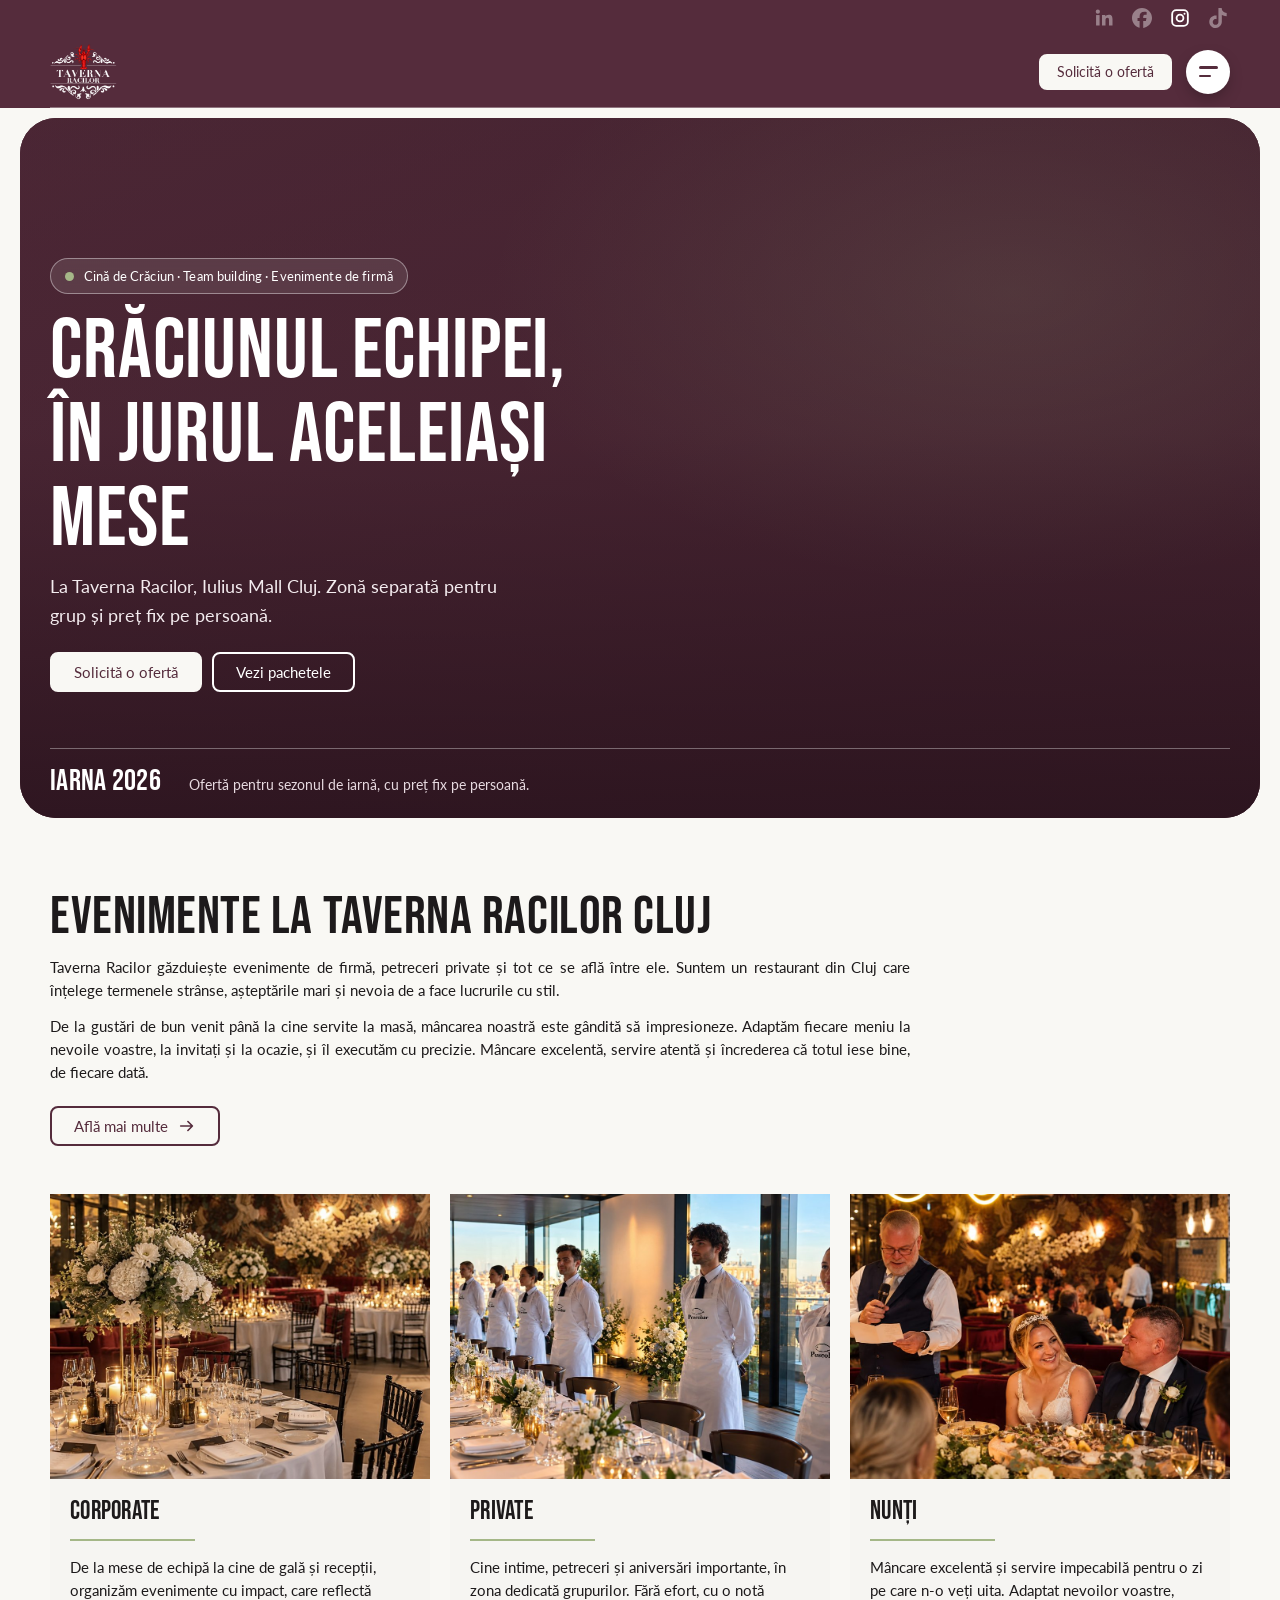
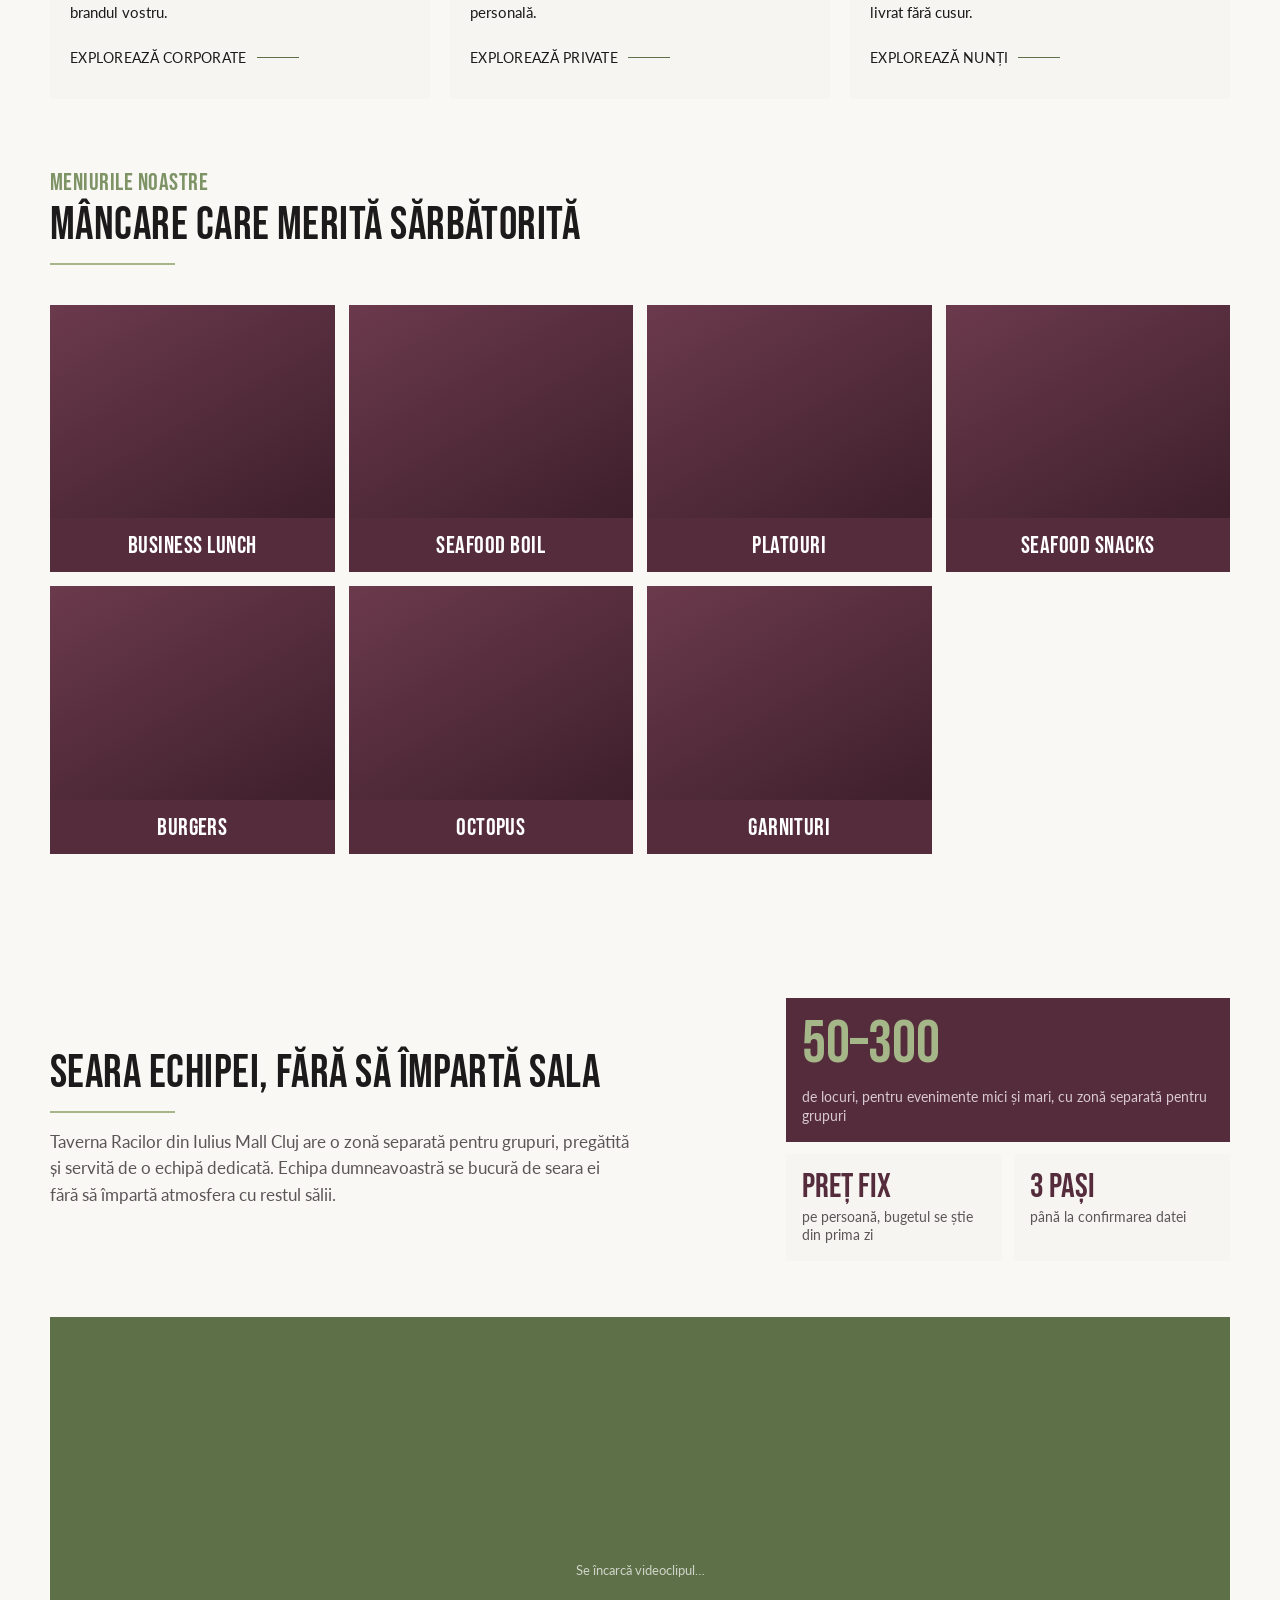
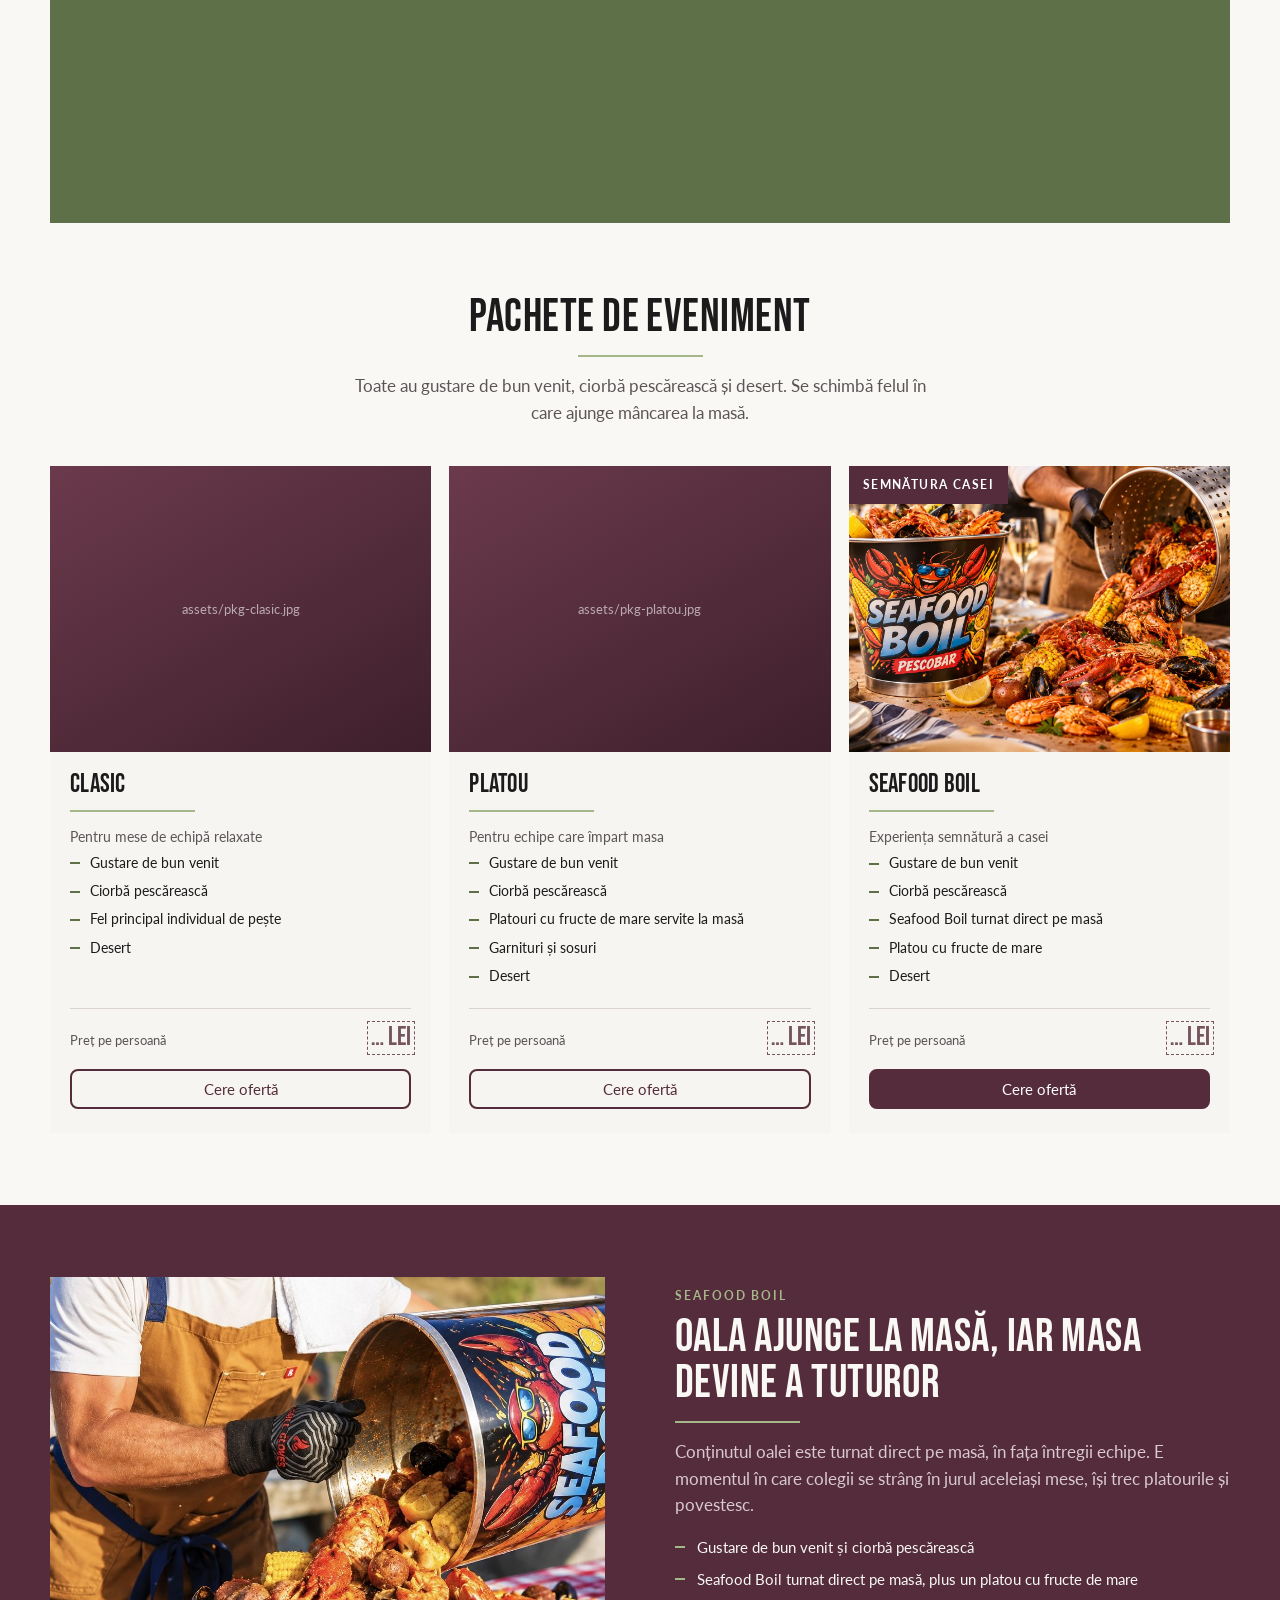
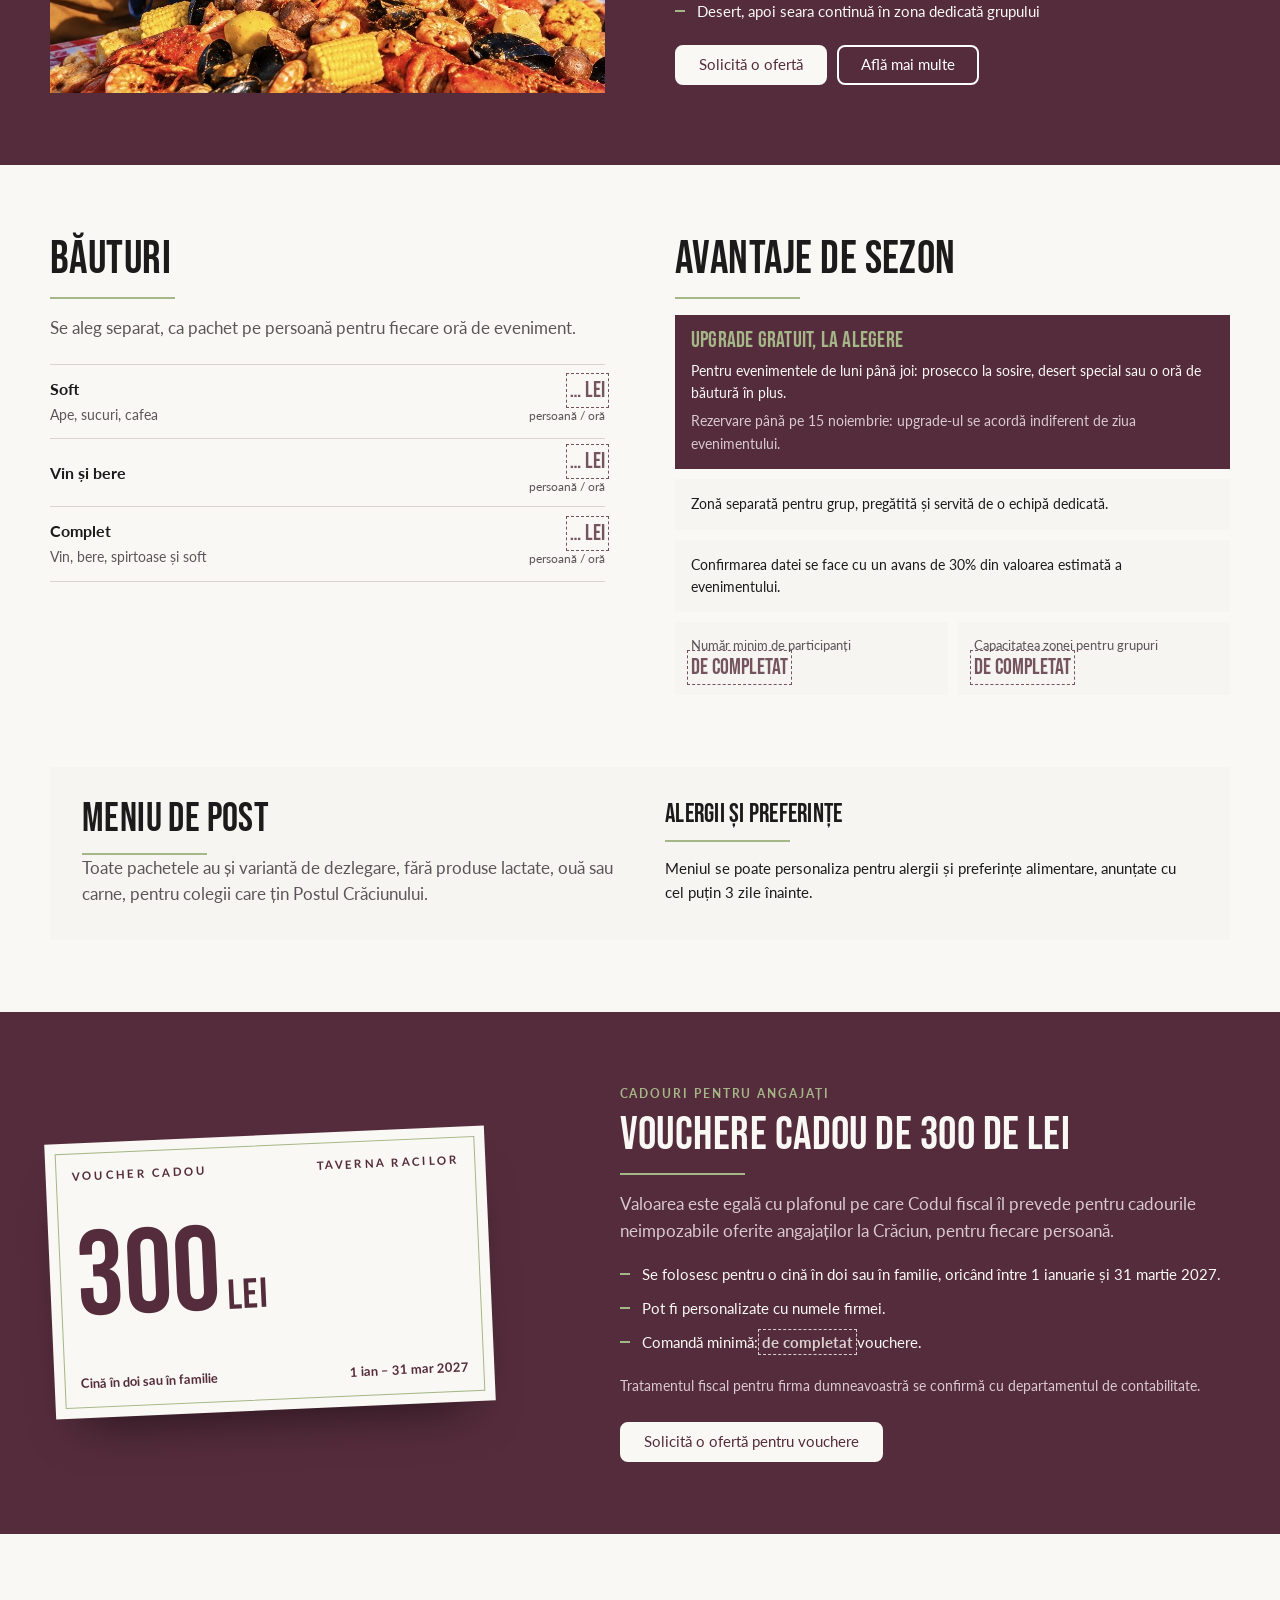
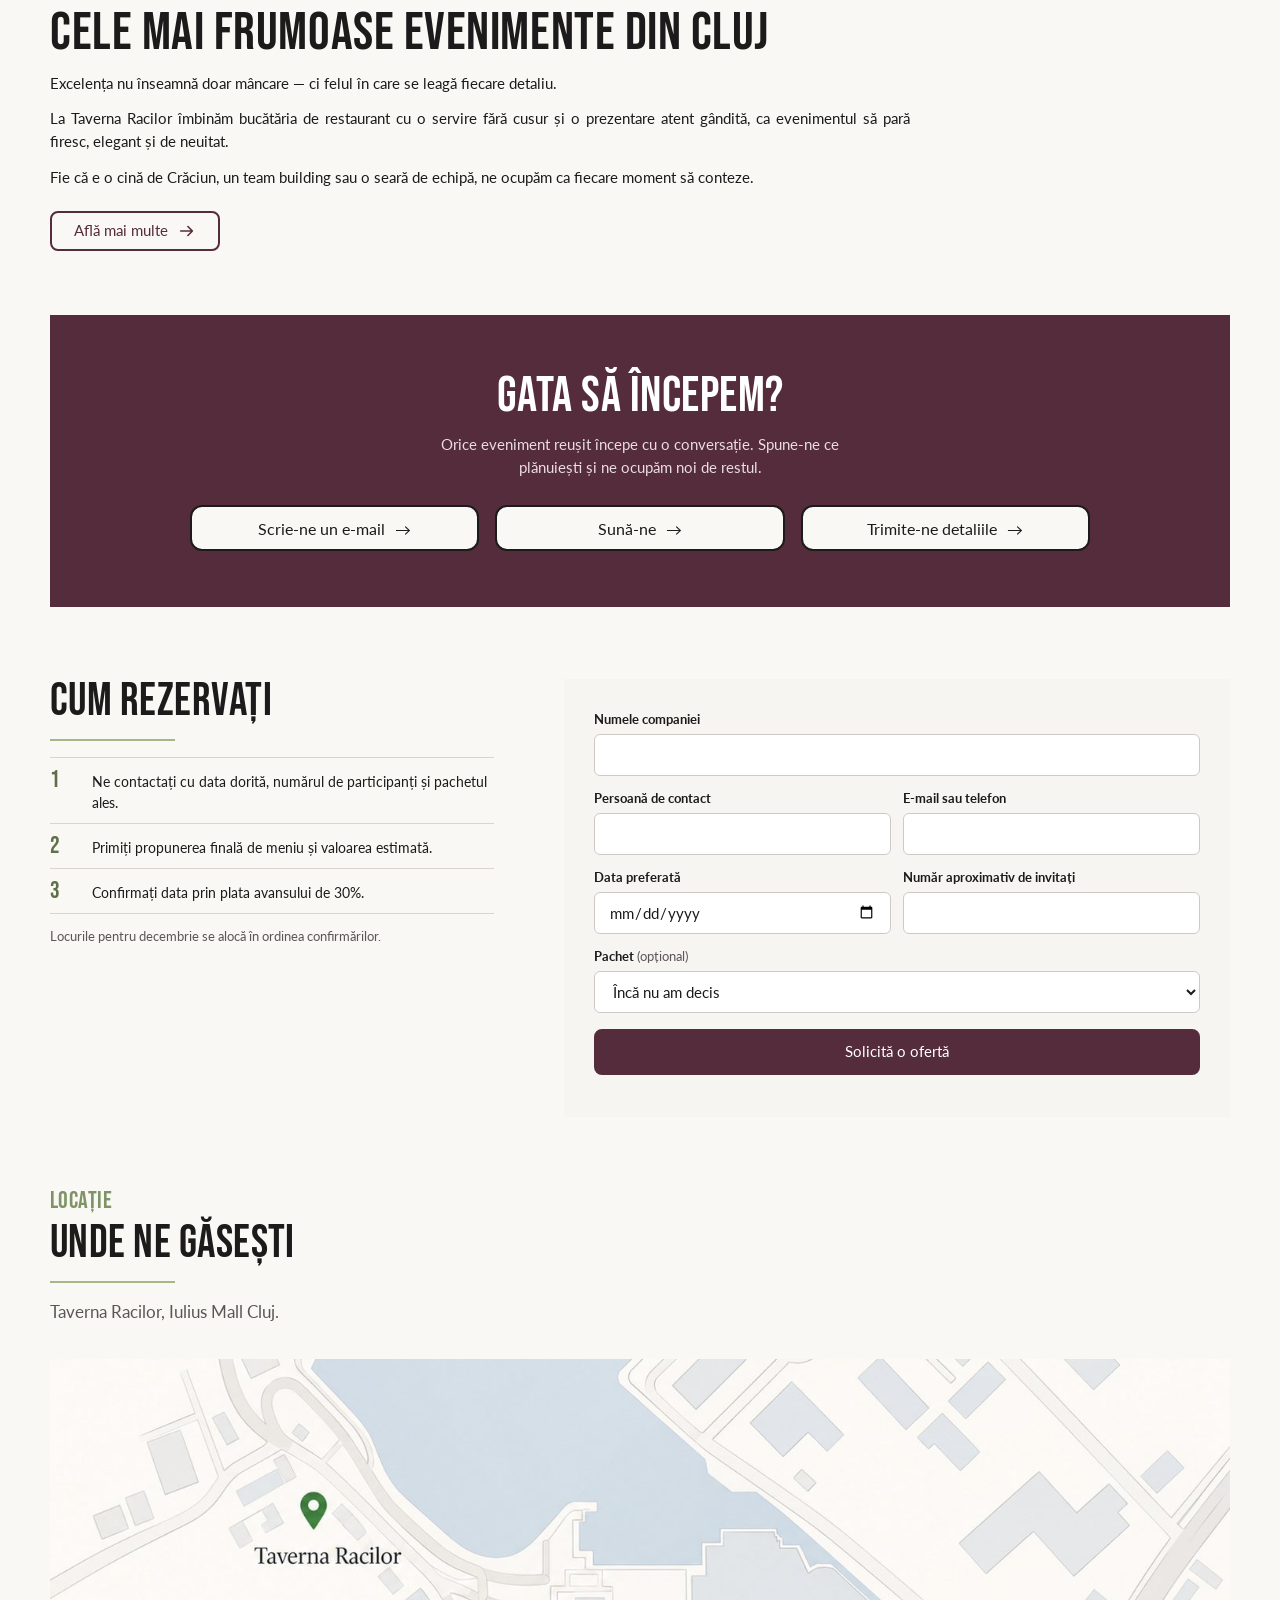
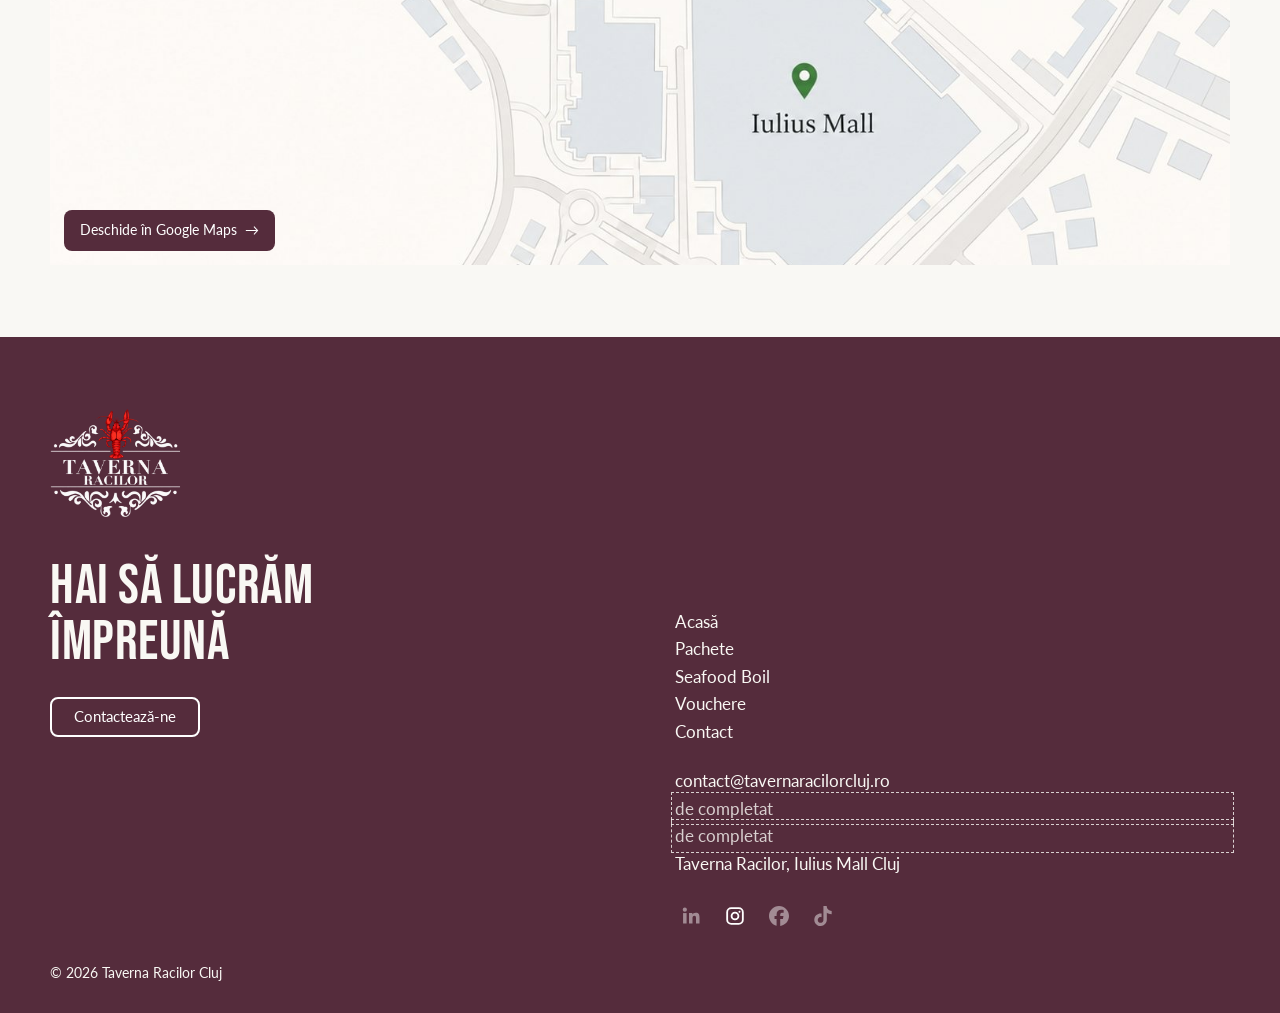
==== index.html @ 051f6f46 "Packages: compact swipeable slider on mobile with dots Co-Authored-By: Claude Sonnet 5.5 <noreply@an" ====
<!doctype html>
<html lang="ro">
<head>
<meta charset="utf-8">
<meta name="viewport" content="width=device-width, initial-scale=1">
<title>Taverna Racilor Cluj · Evenimente de firmă și cină de Crăciun</title>
<meta name="description" content="Cină de Crăciun, mese de echipă și evenimente de firmă la Taverna Racilor, Iulius Mall Cluj. Trei pachete cu preț fix pe persoană, zonă separată pentru grup și vouchere cadou pentru angajați.">
<meta name="theme-color" content="#552C3C">
<meta property="og:title" content="Taverna Racilor Cluj · Evenimente de firmă">
<meta property="og:description" content="Cină de Crăciun și mese de echipă cu Seafood Boil turnat direct pe masă. Zonă separată pentru grup, preț fix pe persoană.">
<meta property="og:type" content="website">
<meta property="og:locale" content="ro_RO">
<link rel="icon" href="data:image/svg+xml,%3Csvg xmlns='http://www.w3.org/2000/svg' viewBox='0 0 32 32'%3E%3Crect width='32' height='32' rx='6' fill='%23552C3C'/%3E%3Cpath d='M9 22c0-7 4-12 11-12M23 22c0-5-3-8-7-8' fill='none' stroke='%23A5B788' stroke-width='2.6' stroke-linecap='round'/%3E%3C/svg%3E">
<link rel="preconnect" href="https://fonts.googleapis.com">
<link rel="preconnect" href="https://fonts.gstatic.com" crossorigin>
<link href="https://fonts.googleapis.com/css2?family=Bebas+Neue&family=Lato:wght@400;700&display=swap" rel="stylesheet">

<link rel="stylesheet" href="assets/style.css">
</head>

<body>
<a class="skip" href="#form">Sari la formularul de ofertă</a>

<svg width="0" height="0" style="position:absolute" aria-hidden="true" focusable="false">
  <defs>
    <symbol id="brushA" viewBox="0 0 1440 100" preserveAspectRatio="none"><path d="M0,100 L0.0,74.9 L4.4,73.9 L8.7,72.7 L14.8,72.6 L16.7,68.6 L19.5,72.6 L19.5,76.0 L24.1,75.2 L32.9,74.2 L41.8,72.7 L43.4,61.1 L45.9,72.7 L45.9,72.9 L50.5,75.4 L55.4,74.5 L61.3,71.9 L65.6,74.1 L71.7,73.3 L78.0,73.7 L85.5,72.1 L92.1,72.1 L97.5,69.1 L103.6,68.6 L110.1,68.0 L112.5,58.3 L116.1,68.0 L116.1,68.9 L124.5,68.4 L131.5,66.6 L139.7,65.7 L147.0,63.8 L149.2,53.7 L152.6,63.8 L152.6,66.1 L160.7,62.7 L168.0,61.2 L169.5,53.6 L171.7,61.2 L171.7,60.4 L176.0,59.9 L181.2,62.3 L185.6,60.6 L194.1,61.0 L199.5,58.5 L207.9,56.9 L212.8,56.9 L219.2,56.6 L223.2,56.7 L230.0,57.7 L236.6,57.3 L240.9,57.5 L249.3,55.7 L255.2,54.2 L256.5,44.8 L258.5,54.2 L258.5,54.3 L263.5,55.3 L267.8,54.0 L269.2,49.4 L271.2,54.0 L271.2,55.4 L275.3,56.4 L280.1,55.4 L285.9,57.5 L294.9,56.2 L299.3,54.3 L300.9,47.9 L303.4,54.3 L303.4,57.9 L308.2,54.5 L310.2,42.0 L313.3,54.5 L313.3,55.5 L320.0,54.9 L322.8,46.6 L326.9,54.9 L326.9,58.9 L334.4,57.2 L339.2,58.1 L347.1,57.1 L355.2,60.0 L363.2,59.8 L368.3,58.4 L372.5,57.0 L374.1,51.2 L376.5,57.0 L376.5,60.0 L385.3,61.1 L394.2,59.0 L399.3,58.3 L404.4,61.1 L412.6,60.1 L420.6,57.5 L423.2,47.9 L427.2,57.5 L427.2,60.3 L435.0,57.6 L442.9,59.8 L451.8,57.8 L460.5,56.3 L465.1,59.0 L473.2,58.1 L482.1,55.5 L488.8,53.7 L497.7,55.0 L506.3,55.6 L514.5,52.5 L519.9,53.3 L525.2,51.1 L533.8,51.7 L540.7,51.0 L549.3,50.9 L555.9,48.7 L557.4,41.3 L559.6,48.7 L559.6,48.1 L567.6,49.6 L575.2,48.7 L581.8,50.3 L586.4,48.0 L591.8,48.9 L598.6,50.5 L604.8,48.9 L611.3,48.7 L618.0,50.8 L625.5,51.0 L630.8,51.3 L639.0,48.4 L645.2,47.9 L646.5,42.5 L648.5,47.9 L648.5,51.2 L656.4,49.7 L664.0,50.3 L672.4,51.4 L681.2,53.4 L690.1,53.1 L696.3,54.5 L701.3,56.6 L705.4,56.0 L709.5,57.2 L716.0,54.7 L718.5,41.9 L722.2,54.7 L722.2,60.1 L726.7,57.0 L734.6,58.3 L740.7,61.7 L746.0,62.7 L752.8,60.2 L757.1,62.0 L761.5,63.3 L769.5,60.7 L770.8,49.2 L772.8,60.7 L772.8,65.3 L779.0,64.6 L787.7,63.5 L794.3,63.9 L799.1,63.5 L800.8,58.4 L803.4,63.5 L803.4,65.2 L811.2,66.4 L816.1,64.6 L821.3,64.5 L823.4,54.2 L826.5,64.5 L826.5,65.6 L832.9,65.4 L841.0,67.0 L849.1,67.0 L856.6,66.3 L864.7,67.4 L870.8,64.9 L875.4,64.7 L877.0,54.3 L879.4,64.7 L879.4,65.1 L883.9,67.8 L891.2,65.0 L896.7,64.5 L902.9,67.5 L911.8,64.2 L920.6,64.4 L924.6,64.7 L931.1,64.6 L935.1,62.8 L941.1,62.4 L942.8,59.2 L945.4,62.4 L945.4,63.1 L952.3,65.0 L959.6,65.4 L965.5,65.7 L970.3,64.4 L974.5,65.3 L981.6,65.1 L986.3,63.9 L994.5,65.3 L1001.4,65.0 L1008.9,62.6 L1013.6,63.1 L1021.7,65.6 L1028.9,65.5 L1032.9,66.8 L1039.4,66.8 L1043.7,65.5 L1048.1,67.8 L1053.1,69.2 L1059.6,67.7 L1067.0,68.9 L1074.2,66.4 L1075.8,62.0 L1078.2,66.4 L1078.2,70.4 L1083.8,68.0 L1088.1,71.0 L1095.5,70.1 L1102.1,71.4 L1106.7,70.7 L1115.6,70.7 L1121.9,75.0 L1128.1,72.4 L1136.9,74.5 L1141.6,76.2 L1146.2,74.7 L1154.7,74.0 L1163.2,73.4 L1167.2,75.2 L1172.7,74.9 L1178.3,73.5 L1186.0,74.0 L1194.7,77.0 L1200.1,74.8 L1209.1,74.3 L1215.2,72.7 L1219.7,73.4 L1228.4,72.8 L1235.0,72.7 L1243.8,73.7 L1250.9,73.5 L1257.7,69.3 L1265.3,71.3 L1272.5,67.7 L1281.2,68.4 L1286.9,68.8 L1295.8,67.4 L1301.3,65.7 L1306.1,64.4 L1314.6,63.4 L1323.2,63.4 L1327.9,61.5 L1333.6,61.1 L1335.2,55.7 L1337.6,61.1 L1337.6,62.4 L1346.1,61.0 L1352.1,60.3 L1357.8,58.8 L1360.6,53.0 L1364.7,58.8 L1364.7,58.4 L1371.2,60.9 L1376.3,58.1 L1382.3,60.7 L1390.5,56.6 L1394.7,60.0 L1401.1,56.2 L1407.0,59.4 L1415.3,57.0 L1419.8,58.1 L1427.2,58.9 L1434.5,58.0 L1441.2,56.1 L1442.8,45.3 L1445.2,56.1 L1440,100 Z"/></symbol>
    <symbol id="brushB" viewBox="0 0 1440 100" preserveAspectRatio="none"><path d="M0,100 L0.0,54.8 L4.4,53.3 L11.1,53.1 L17.3,54.9 L21.4,53.1 L23.3,43.0 L26.1,53.1 L26.1,56.2 L33.8,55.3 L41.7,58.7 L48.8,58.4 L56.6,60.1 L63.9,59.1 L70.3,61.8 L76.5,60.9 L81.4,63.9 L86.4,61.6 L90.6,63.9 L98.7,63.8 L104.1,65.9 L110.9,63.8 L118.8,67.2 L124.0,67.9 L130.9,65.3 L139.8,64.6 L141.0,57.4 L142.9,64.6 L142.9,68.3 L150.3,68.5 L159.1,69.4 L166.8,69.4 L172.7,65.8 L179.0,69.2 L187.8,65.7 L194.4,67.3 L202.5,66.6 L211.0,66.0 L219.5,67.9 L226.9,66.8 L235.1,64.7 L240.5,66.6 L247.3,66.6 L251.9,64.4 L258.7,63.8 L267.4,62.9 L269.5,54.2 L272.6,62.9 L272.6,63.4 L279.4,64.1 L287.0,62.3 L289.4,55.5 L293.1,62.3 L293.1,62.7 L301.5,64.8 L306.3,63.8 L310.7,64.1 L318.2,64.5 L324.8,66.0 L329.2,66.0 L335.7,65.5 L342.8,64.4 L348.5,67.3 L354.2,65.4 L362.3,66.5 L367.6,65.0 L372.7,68.4 L379.2,67.4 L383.8,67.7 L392.1,70.0 L397.3,69.6 L401.5,68.5 L407.3,71.3 L411.8,69.9 L419.2,69.3 L427.7,70.4 L436.6,71.1 L440.7,71.3 L448.4,74.1 L455.2,75.0 L462.2,73.5 L466.9,72.2 L468.4,60.6 L470.7,72.2 L470.7,74.3 L476.3,75.0 L484.6,74.6 L491.9,77.0 L497.4,77.3 L506.3,74.9 L514.2,73.4 L520.2,76.2 L526.9,74.6 L531.2,74.5 L539.3,74.0 L544.5,74.7 L550.7,74.9 L557.6,73.3 L564.7,72.9 L573.3,72.3 L579.5,69.7 L581.3,58.3 L584.0,69.7 L584.0,70.1 L588.3,68.6 L591.1,61.7 L595.2,68.6 L595.2,70.3 L602.8,67.6 L607.6,66.2 L614.5,67.3 L619.2,65.1 L620.6,57.4 L622.7,65.1 L622.7,66.7 L628.3,66.5 L635.3,63.4 L641.1,63.0 L646.5,63.5 L654.4,64.3 L658.5,62.3 L667.0,62.0 L675.8,58.9 L684.4,58.2 L692.5,57.8 L695.0,54.0 L698.7,57.8 L698.7,59.7 L707.5,58.4 L712.9,60.1 L720.1,56.7 L727.8,56.0 L735.9,56.4 L740.2,56.1 L749.0,55.5 L751.5,44.5 L755.1,55.5 L755.1,57.9 L761.9,58.2 L766.6,57.2 L773.6,59.6 L779.6,56.5 L785.3,58.8 L793.4,59.8 L801.4,57.4 L808.3,59.6 L814.5,60.6 L821.1,60.0 L829.7,61.3 L835.1,61.4 L842.6,61.9 L847.3,59.8 L852.3,62.4 L860.2,58.5 L861.9,53.0 L864.6,58.5 L864.6,62.2 L870.9,60.8 L876.2,58.6 L879.0,49.7 L883.1,58.6 L883.1,61.7 L890.8,60.7 L898.0,60.0 L902.3,59.2 L910.0,60.9 L915.6,57.8 L917.6,50.5 L920.6,57.8 L920.6,60.4 L926.6,58.4 L934.2,59.9 L943.0,56.4 L945.4,44.8 L949.1,56.4 L949.1,58.0 L953.6,58.0 L960.7,58.1 L967.9,54.2 L973.4,55.2 L982.2,54.8 L989.3,53.3 L997.0,52.6 L1002.7,50.5 L1008.3,50.3 L1014.8,53.1 L1022.7,52.2 L1028.0,50.8 L1033.2,49.7 L1041.6,47.9 L1048.7,48.2 L1057.4,49.5 L1066.3,47.1 L1073.9,49.3 L1079.6,48.7 L1087.9,46.3 L1089.6,39.6 L1092.1,46.3 L1092.1,49.6 L1096.7,46.4 L1098.1,42.3 L1100.2,46.4 L1100.2,48.3 L1108.5,47.3 L1115.9,49.5 L1123.6,50.6 L1130.7,51.2 L1139.2,50.0 L1145.7,52.6 L1153.4,53.5 L1160.1,51.0 L1166.5,55.2 L1174.7,53.3 L1183.2,54.1 L1187.3,56.2 L1191.9,56.7 L1199.7,56.3 L1206.3,58.5 L1212.5,57.2 L1217.5,57.3 L1223.5,61.4 L1228.4,59.4 L1233.6,60.2 L1238.6,59.0 L1240.1,54.3 L1242.4,59.0 L1242.4,63.5 L1246.6,61.1 L1254.2,60.2 L1256.6,53.5 L1260.2,60.2 L1260.2,61.4 L1266.2,63.7 L1273.4,61.7 L1275.0,50.1 L1277.4,61.7 L1277.4,65.5 L1282.1,62.4 L1283.4,57.4 L1285.4,62.4 L1285.4,63.7 L1290.1,62.7 L1292.2,51.2 L1295.3,62.7 L1295.3,65.1 L1301.8,63.4 L1306.0,63.4 L1312.6,66.8 L1316.6,64.7 L1323.5,63.4 L1326.2,52.9 L1330.3,63.4 L1330.3,65.6 L1337.6,66.6 L1345.7,63.4 L1353.7,65.7 L1359.3,65.2 L1364.8,63.4 L1370.0,62.6 L1378.4,64.3 L1385.8,62.7 L1390.3,62.5 L1396.4,61.8 L1403.2,61.4 L1405.1,55.7 L1407.8,61.4 L1407.8,61.4 L1415.8,61.0 L1423.9,63.6 L1428.2,64.4 L1433.5,61.9 L1440,100 Z"/></symbol>
  </defs>
</svg>

<header class="top" id="top">
  <div class="hwrap">
    <div class="socials" aria-label="Rețele sociale"><a data-social="linkedin" aria-label="LinkedIn" target="_blank" rel="noopener"><svg viewBox="0 0 24 24" aria-hidden="true"><rect x="2.5" y="8.5" width="4.2" height="12.5"/><circle cx="4.6" cy="4.4" r="2.5"/><path d="M9.6 8.5h4v1.8c.7-1.3 2.200-2.200 4.100-2.200 3.800 0 4.500 2.500 4.500 5.700V21h-4.200v-6.200c0-1.500-.1-3.100-1.900-3.100s-2.300 1.300-2.300 3V21H9.600z"/></svg></a><a data-social="facebook" aria-label="Facebook" target="_blank" rel="noopener"><svg viewBox="0 0 24 24" aria-hidden="true"><path d="M9.101 23.691v-7.98H6.627v-3.667h2.474v-1.58c0-4.085 1.848-5.978 5.858-5.978.401 0 .955.042 1.468.103a8.68 8.68 0 0 1 1.141.195v3.325a8.623 8.623 0 0 0-.653-.036 26.805 26.805 0 0 0-.733-.009c-.707 0-1.259.096-1.675.309a1.686 1.686 0 0 0-.679.622c-.258.42-.374.995-.374 1.752v1.297h3.919l-.386 2.103-.287 1.564h-3.246v8.245C19.396 23.238 24 18.179 24 12.044c0-6.627-5.373-12-12-12s-12 5.373-12 12c0 5.628 3.874 10.35 9.101 11.647Z"/></svg></a><a data-social="instagram" aria-label="Instagram" target="_blank" rel="noopener"><svg viewBox="0 0 24 24" aria-hidden="true"><path d="M7.5 1.500h9A6 6 0 0 1 22.500 7.500v9a6 6 0 0 1-6 6h-9a6 6 0 0 1-6-6v-9a6 6 0 0 1 6-6zm0 2.200a3.800 3.800 0 0 0-3.800 3.800v9a3.800 3.800 0 0 0 3.800 3.800h9a3.800 3.800 0 0 0 3.800-3.800v-9a3.800 3.800 0 0 0-3.800-3.800zM12 6.800a5.200 5.200 0 1 1 0 10.400 5.200 5.200 0 0 1 0-10.400zm0 2.200a3 3 0 1 0 0 6 3 3 0 0 0 0-6zm5.400-3.300a1.200 1.200 0 1 1 0 2.400 1.200 1.200 0 0 1 0-2.400z"/></svg></a><a data-social="tiktok" aria-label="TikTok" target="_blank" rel="noopener"><svg viewBox="0 0 24 24" aria-hidden="true"><path d="M12.525.02c1.31-.02 2.61-.01 3.91-.02.08 1.53.63 3.09 1.75 4.17 1.12 1.11 2.7 1.62 4.24 1.79v4.03c-1.44-.05-2.89-.35-4.2-.97-.57-.26-1.1-.59-1.62-.93-.01 2.92.01 5.84-.02 8.75-.08 1.4-.54 2.79-1.35 3.94-1.31 1.92-3.58 3.17-5.91 3.21-1.43.08-2.86-.31-4.08-1.03-2.02-1.19-3.44-3.37-3.65-5.71-.02-.5-.03-1-.01-1.49.18-1.9 1.12-3.72 2.58-4.96 1.66-1.44 3.98-2.13 6.15-1.72.02 1.48-.04 2.96-.04 4.44-.99-.32-2.15-.23-3.02.37-.63.41-1.11 1.04-1.36 1.75-.21.51-.15 1.07-.14 1.61.24 1.64 1.82 3.02 3.5 2.87 1.12-.01 2.19-.66 2.77-1.61.19-.33.4-.67.41-1.06.1-1.79.06-3.57.07-5.36.01-4.03-.01-8.05.02-12.07z"/></svg></a></div>
    <div class="nav">
      <a class="logo" href="#hero" aria-label="Taverna Racilor Cluj, început de pagină">
        <img src="assets/logo.png" alt="Taverna Racilor Cluj" width="63" height="52" onload="this.nextElementSibling.hidden=true" onerror="this.remove()">
        <span><b>Taverna Racilor</b> <small>Cluj</small></span>
      </a>
      <div class="navr">
        <a class="btn btn-sm" href="#form">Solicită o ofertă</a>
        <button class="burger" id="burger" type="button" aria-label="Meniu" aria-expanded="false" aria-controls="menu"><i></i><i></i></button>
      </div>
    </div>
  </div>
</header>
<div class="menu" id="menu" aria-label="Meniu">
  <div class="wrap">
    <ul>
      <li><a href="#pachete">Pachete</a></li><li><a href="seafood-boil.html">Seafood Boil</a></li><li><a href="#bauturi">Băuturi</a></li><li><a href="#vouchere">Vouchere</a></li><li><a href="#contact">Contact</a></li>
    </ul>
    <a class="btn btn-light" href="#form">Solicită o ofertă</a>
  </div>
</div>

<main id="main">

<section class="hero" id="hero">
  <div class="hero-media">
    <video autoplay muted loop playsinline preload="auto" aria-hidden="true" data-hero><source src="assets/video-1.mp4" type="video/mp4"></video>
  </div>
  <div class="wrap">
    <div class="hero-in">
      <span class="pill rv">Cină de Crăciun · Team building · Evenimente de firmă</span>
      <h1 class="rv">Crăciunul echipei, în jurul aceleiași mese</h1>
      <p class="lead rv">La Taverna Racilor, Iulius Mall Cluj. Zonă separată pentru grup și preț fix pe persoană.</p>
      <div class="cta-row rv">
        <a class="btn btn-light" href="#form">Solicită o ofertă</a>
        <a class="btn btn-line" href="#pachete">Vezi pachetele</a>
      </div>
    </div>
    <div class="hero-foot"><b>Iarna 2026</b><span>Ofertă pentru sezonul de iarnă, cu preț fix pe persoană.</span></div>
  </div>
</section>

<section class="sec" id="evenimente">
  <div class="wrap">
    <div class="evintro rv">
      <h2>Evenimente la Taverna Racilor Cluj</h2>
      <p>Taverna Racilor găzduiește evenimente de firmă, petreceri private și tot ce se află între ele. Suntem un restaurant din Cluj care înțelege termenele strânse, așteptările mari și nevoia de a face lucrurile cu stil.</p>
      <p>De la gustări de bun venit până la cine servite la masă, mâncarea noastră este gândită să impresioneze. Adaptăm fiecare meniu la nevoile voastre, la invitați și la ocazie, și îl executăm cu precizie. Mâncare excelentă, servire atentă și încrederea că totul iese bine, de fiecare dată.</p>
      <a class="btn btn-line" href="#locatie">Află mai multe <svg viewBox="0 0 20 20" fill="none" stroke="currentColor" stroke-width="1.8" stroke-linecap="round" stroke-linejoin="round" aria-hidden="true"><path d="M3 10h13M11 5l5 5-5 5"/></svg></a>
    </div>
    <div class="evgrid">
      <article class="ev rv">
        <figure><img src="assets/event-corporate.jpg" alt="Sală cu mese rotunde și aranjamente florale, pregătită pentru un eveniment de firmă" loading="lazy" decoding="async" onerror="this.remove()"></figure>
        <div class="cbody">
          <h3>Corporate</h3><span class="rule" style="margin:14px 0 16px"></span>
          <p>De la mese de echipă la cine de gală și recepții, organizăm evenimente cu impact, care reflectă brandul vostru.</p>
          <a class="link" data-go="corporate" href="#form">Explorează Corporate</a>
        </div>
      </article>
      <article class="ev rv">
        <figure><img src="assets/event-private.jpg" alt="Masă lungă pregătită pentru un eveniment privat, cu echipa de servire aliniată" loading="lazy" decoding="async" onerror="this.remove()"></figure>
        <div class="cbody">
          <h3>Private</h3><span class="rule" style="margin:14px 0 16px"></span>
          <p>Cine intime, petreceri și aniversări importante, în zona dedicată grupurilor. Fără efort, cu o notă personală.</p>
          <a class="link" data-go="private" href="#form">Explorează Private</a>
        </div>
      </article>
      <article class="ev rv">
        <figure><img src="assets/event-nunti.jpg" alt="Discurs la masa mirilor într-un restaurant luminat cald" loading="lazy" decoding="async" onerror="this.remove()"></figure>
        <div class="cbody">
          <h3>Nunți</h3><span class="rule" style="margin:14px 0 16px"></span>
          <p>Mâncare excelentă și servire impecabilă pentru o zi pe care n-o veți uita. Adaptat nevoilor voastre, livrat fără cusur.</p>
          <a class="link" data-go="weddings" href="#form">Explorează Nunți</a>
        </div>
      </article>
    </div>
  </div>
</section>

<section class="sec" id="meniuri" style="padding-top:0">
  <div class="wrap">
    <div class="rv">
      <span class="kicker">Meniurile noastre</span>
      <h2>Mâncare care merită sărbătorită</h2><span class="rule"></span>
    </div>
    <div class="mgrid">
      <a class="mtile rv" data-menu href="#form"><figure><img src="assets/menu-business-lunch.jpg" alt="Business lunch" loading="lazy" decoding="async" onerror="this.remove()"></figure><span class="mlabel">Business lunch</span></a>
      <a class="mtile rv" data-menu href="#form"><figure><img src="assets/menu-seafood-boil.jpg" alt="Seafood Boil" loading="lazy" decoding="async" onerror="this.remove()"></figure><span class="mlabel">Seafood Boil</span></a>
      <a class="mtile rv" data-menu href="#form"><figure><img src="assets/menu-platouri.jpg" alt="Platouri" loading="lazy" decoding="async" onerror="this.remove()"></figure><span class="mlabel">Platouri</span></a>
      <a class="mtile rv" data-menu href="#form"><figure><img src="assets/menu-seafood-snacks.jpg" alt="Seafood Snacks" loading="lazy" decoding="async" onerror="this.remove()"></figure><span class="mlabel">Seafood Snacks</span></a>
      <a class="mtile rv" data-menu href="#form"><figure><img src="assets/menu-burgers.jpg" alt="Burgers" loading="lazy" decoding="async" onerror="this.remove()"></figure><span class="mlabel">Burgers</span></a>
      <a class="mtile rv" data-menu href="#form"><figure><img src="assets/menu-octopus.jpg" alt="Octopus" loading="lazy" decoding="async" onerror="this.remove()"></figure><span class="mlabel">Octopus</span></a>
      <a class="mtile rv" data-menu href="#form"><figure><img src="assets/menu-garnituri.jpg" alt="Garnituri" loading="lazy" decoding="async" onerror="this.remove()"></figure><span class="mlabel">Garnituri</span></a>
    </div>
  </div>
</section>

<section class="sec" id="locatie">
  <div class="wrap">
    <div class="intro-grid">
      <div class="rv">
        <h2>Seara echipei, fără să împartă sala</h2>
        <span class="rule"></span>
        <p class="lead">Taverna Racilor din Iulius Mall Cluj are o zonă separată pentru grupuri, pregătită și servită de o echipă dedicată. Echipa dumneavoastră se bucură de seara ei fără să împartă atmosfera cu restul sălii.</p>
      </div>
      <div class="facts rv">
        <div class="fact"><strong>50–300</strong><span>de locuri, pentru evenimente mici și mari, cu zonă separată pentru grupuri</span></div>
        <div class="fact"><strong>Preț fix</strong><span>pe persoană, bugetul se știe din prima zi</span></div>
        <div class="fact"><strong>3 pași</strong><span>până la confirmarea datei</span></div>
      </div>
    </div>
    <div class="stages">
      <div class="stage s2 rv"><span class="note">Se încarcă videoclipul…</span>
        <video muted loop playsinline preload="none" aria-label="Videoclip cu Seafood Boil, Taverna Racilor" data-lazy><source src="assets/video-2.mp4" type="video/mp4"></video></div>
    </div>
  </div>
</section>

<section class="sec" id="pachete" style="padding-top:0">
  <div class="wrap">
    <div class="center rv">
      <h2>Pachete de eveniment</h2><span class="rule"></span>
      <p class="lead" style="margin-inline:auto">Toate au gustare de bun venit, ciorbă pescărească și desert. Se schimbă felul în care ajunge mâncarea la masă.</p>
    </div>
    <div class="cards">
      <article class="card rv">
        <figure data-label="assets/pkg-clasic.jpg"><img src="assets/pkg-clasic.jpg" alt="Fel principal individual de pește" loading="lazy" decoding="async" onerror="this.parentNode.classList.add('missing');this.remove()"></figure>
        <div class="cbody">
          <h3>Clasic</h3><span class="rule" style="margin:12px 0 14px"></span>
          <p class="for">Pentru mese de echipă relaxate</p>
          <ul><li>Gustare de bun venit</li><li>Ciorbă pescărească</li><li>Fel principal individual de pește</li><li>Desert</li></ul>
          <div class="price"><small>Preț pe persoană</small><strong data-price="clasic"></strong></div>
          <a class="btn btn-line" href="#form" data-pack="Clasic">Cere ofertă</a>
        </div>
      </article>
      <article class="card rv">
        <figure data-label="assets/pkg-platou.jpg"><img src="assets/pkg-platou.jpg" alt="Platou cu fructe de mare servit la masă" loading="lazy" decoding="async" onerror="this.parentNode.classList.add('missing');this.remove()"></figure>
        <div class="cbody">
          <h3>Platou</h3><span class="rule" style="margin:12px 0 14px"></span>
          <p class="for">Pentru echipe care împart masa</p>
          <ul><li>Gustare de bun venit</li><li>Ciorbă pescărească</li><li>Platouri cu fructe de mare servite la masă</li><li>Garnituri și sosuri</li><li>Desert</li></ul>
          <div class="price"><small>Preț pe persoană</small><strong data-price="platou"></strong></div>
          <a class="btn btn-line" href="#form" data-pack="Platou">Cere ofertă</a>
        </div>
      </article>
      <article class="card rv">
        <figure data-label="assets/pkg-boil.jpg"><span class="badge">Semnătura casei</span><img src="assets/pkg-boil.jpg" alt="Seafood Boil turnat direct pe masă" loading="lazy" decoding="async" onerror="this.parentNode.classList.add('missing');this.remove()"></figure>
        <div class="cbody">
          <h3>Seafood Boil</h3><span class="rule" style="margin:12px 0 14px"></span>
          <p class="for">Experiența semnătură a casei</p>
          <ul><li>Gustare de bun venit</li><li>Ciorbă pescărească</li><li>Seafood Boil turnat direct pe masă</li><li>Platou cu fructe de mare</li><li>Desert</li></ul>
          <div class="price"><small>Preț pe persoană</small><strong data-price="boil"></strong></div>
          <a class="btn btn-fill" href="#form" data-pack="Seafood Boil">Cere ofertă</a>
        </div>
      </article>
    </div>
    <div class="dots" id="pdots" aria-hidden="true"><i class="on"></i><i></i><i></i></div>
  </div>
</section>

<section class="sec on-plum" id="seafood-boil">
  <div class="wrap boil-grid">
    <!-- Prima imagine din secțiune: fotografia cu persoana care ține oala -->
    <figure class="potfig rv" id="potPhoto" data-label="Fotografia cu oala de Seafood Boil: assets/seafood-boil-pot.jpg">
      <img src="assets/seafood-boil-pot.jpg" alt="Un om ține oala cu Seafood Boil înainte de a o turna pe masă" loading="lazy" decoding="async" onerror="this.parentNode.classList.add('missing');this.remove()">
    </figure>
    <div class="rv">
      <span class="eyebrow">Seafood Boil</span>
      <h2>Oala ajunge la masă, iar masa devine a tuturor</h2>
      <span class="rule"></span>
      <p class="lead">Conținutul oalei este turnat direct pe masă, în fața întregii echipe. E momentul în care colegii se strâng în jurul aceleiași mese, își trec platourile și povestesc.</p>
      <ul class="steps">
        <li>Gustare de bun venit și ciorbă pescărească</li>
        <li>Seafood Boil turnat direct pe masă, plus un platou cu fructe de mare</li>
        <li>Desert, apoi seara continuă în zona dedicată grupului</li>
      </ul>
      <div class="cta-row"><a class="btn btn-light" href="#form" data-pack="Seafood Boil">Solicită o ofertă</a><a class="btn btn-line" href="seafood-boil.html">Află mai multe</a></div>
    </div>
  </div>
</section>

<section class="sec" id="bauturi">
  <div class="wrap two">
    <div class="rv">
      <h2>Băuturi</h2><span class="rule"></span>
      <p class="lead" style="margin-bottom:22px">Se aleg separat, ca pachet pe persoană pentru fiecare oră de eveniment.</p>
      <ul class="drinks">
        <li><div><b>Soft</b><span class="d">Ape, sucuri, cafea</span></div><div class="p"><span data-price="soft"></span><small>persoană / oră</small></div></li>
        <li><div><b>Vin și bere</b></div><div class="p"><span data-price="vinbere"></span><small>persoană / oră</small></div></li>
        <li><div><b>Complet</b><span class="d">Vin, bere, spirtoase și soft</span></div><div class="p"><span data-price="complet"></span><small>persoană / oră</small></div></li>
      </ul>
    </div>
    <div class="rv">
      <h2>Avantaje de sezon</h2><span class="rule"></span>
      <div class="perk hl">
        <b>Upgrade gratuit, la alegere</b>
        <p>Pentru evenimentele de luni până joi: prosecco la sosire, desert special sau o oră de băutură în plus.</p>
        <p>Rezervare până pe 15 noiembrie: upgrade-ul se acordă indiferent de ziua evenimentului.</p>
      </div>
      <div class="perk">Zonă separată pentru grup, pregătită și servită de o echipă dedicată.</div>
      <div class="perk">Confirmarea datei se face cu un avans de 30% din valoarea estimată a evenimentului.</div>
      <div class="details">
        <div><small>Număr minim de participanți</small><strong data-val="minGuests"></strong></div>
        <div><small>Capacitatea zonei pentru grupuri</small><strong data-val="groupCap"></strong></div>
      </div>
    </div>
  </div>
</section>

<section class="sec" id="post" style="padding-top:0">
  <div class="wrap">
    <div class="band rv">
      <div>
        <h2>Meniu de post</h2><span class="rule"></span>
        <p class="lead">Toate pachetele au și variantă de dezlegare, fără produse lactate, ouă sau carne, pentru colegii care țin Postul Crăciunului.</p>
      </div>
      <div>
        <h3>Alergii și preferințe</h3><span class="rule" style="margin:12px 0 14px"></span>
        <p>Meniul se poate personaliza pentru alergii și preferințe alimentare, anunțate cu cel puțin 3 zile înainte.</p>
      </div>
    </div>
  </div>
</section>

<section class="sec on-plum" id="vouchere">
  <div class="wrap vouch">
    <div class="rv" aria-hidden="true">
      <div class="vcard">
        <div class="t"><span>Voucher cadou</span><span>Taverna Racilor</span></div>
        <div class="amt">300<small>lei</small></div>
        <div class="b"><span>Cină în doi sau în familie</span><span>1 ian – 31 mar 2027</span></div>
      </div>
    </div>
    <div class="rv">
      <span class="eyebrow">Cadouri pentru angajați</span>
      <h2>Vouchere cadou de 300 de lei</h2><span class="rule"></span>
      <p class="lead">Valoarea este egală cu plafonul pe care Codul fiscal îl prevede pentru cadourile neimpozabile oferite angajaților la Crăciun, pentru fiecare persoană.</p>
      <ul>
        <li>Se folosesc pentru o cină în doi sau în familie, oricând între 1 ianuarie și 31 martie 2027.</li>
        <li>Pot fi personalizate cu numele firmei.</li>
        <li>Comandă minimă:&nbsp;<strong data-val="minVouchers"></strong>&nbsp;vouchere.</li>
      </ul>
      <p class="fine">Tratamentul fiscal pentru firma dumneavoastră se confirmă cu departamentul de contabilitate.</p>
      <a class="btn btn-light" href="#form" data-pack="Vouchere cadou">Solicită o ofertă pentru vouchere</a>
    </div>
  </div>
</section>

<section class="sec" id="despre" style="padding-bottom:0">
  <div class="wrap">
    <div class="evintro rv">
      <h2>Cele mai frumoase evenimente din Cluj</h2>
      <p>Excelența nu înseamnă doar mâncare — ci felul în care se leagă fiecare detaliu.</p>
      <p>La Taverna Racilor îmbinăm bucătăria de restaurant cu o servire fără cusur și o prezentare atent gândită, ca evenimentul să pară firesc, elegant și de neuitat.</p>
      <p>Fie că e o cină de Crăciun, un team building sau o seară de echipă, ne ocupăm ca fiecare moment să conteze.</p>
      <a class="btn btn-line" href="#pachete">Află mai multe <svg viewBox="0 0 20 20" fill="none" stroke="currentColor" stroke-width="1.8" stroke-linecap="round" stroke-linejoin="round" aria-hidden="true"><path d="M3 10h13M11 5l5 5-5 5"/></svg></a>
    </div>
    <div class="ready rv">
      <h2>Gata să începem?</h2>
      <p>Orice eveniment reușit începe cu o conversație. Spune-ne ce plănuiești și ne ocupăm noi de restul.</p>
      <div class="ready-btns">
        <a class="rbtn" data-link="mail" data-val="email" data-keep href="#form">Scrie-ne un e-mail <i>→</i></a>
        <a class="rbtn" data-link="tel" data-val="phone" data-keep href="#form">Sună-ne <i>→</i></a>
        <a class="rbtn" href="#form">Trimite-ne detaliile <i>→</i></a>
      </div>
    </div>
  </div>
</section>

<section class="sec" id="form">
  <div class="wrap form-grid">
    <div class="rv">
      <h2>Cum rezervați</h2><span class="rule"></span>
      <ol class="how">
        <li><b>1</b><span>Ne contactați cu data dorită, numărul de participanți și pachetul ales.</span></li>
        <li><b>2</b><span>Primiți propunerea finală de meniu și valoarea estimată.</span></li>
        <li><b>3</b><span>Confirmați data prin plata avansului de 30%.</span></li>
      </ol>
      <p class="hint">Locurile pentru decembrie se alocă în ordinea confirmărilor.</p>
    </div>
    <form id="enquiry" class="rv" novalidate>
      <div class="fields">
        <div class="full"><label for="company">Numele companiei</label><input id="company" name="company" type="text" autocomplete="organization" required></div>
        <div><label for="person">Persoană de contact</label><input id="person" name="person" type="text" autocomplete="name" required></div>
        <div><label for="contact">E-mail sau telefon</label><input id="contact" name="contact" type="text" autocomplete="email" required></div>
        <div><label for="date">Data preferată</label><input id="date" name="date" type="date" required></div>
        <div><label for="guests">Număr aproximativ de invitați</label><input id="guests" name="guests" type="number" min="1" inputmode="numeric" required></div>
        <div class="full"><label for="pack">Pachet <i>(opțional)</i></label>
          <select id="pack" name="pack"><option value="">Încă nu am decis</option><option>Clasic</option><option>Platou</option><option>Seafood Boil</option><option>Vouchere cadou</option></select></div>
      </div>
      <button class="btn btn-fill" type="submit">Solicită o ofertă</button>
      <p class="status" id="status" role="status" aria-live="polite"></p>
    </form>
  </div>
</section>

<section class="sec" id="harta" style="padding-top:0">
  <div class="wrap">
    <div class="rv">
      <span class="kicker">Locație</span>
      <h2>Unde ne găsești</h2><span class="rule"></span>
      <p class="lead">Taverna Racilor, Iulius Mall Cluj.</p>
    </div>
    <a class="mapfig rv" href="https://www.google.com/maps/search/?api=1&query=Taverna+Racilor+Iulius+Mall+Cluj" target="_blank" rel="noopener" aria-label="Deschide locația în Google Maps">
      <img src="assets/harta.jpg" alt="Harta cu Taverna Racilor și Iulius Mall din Cluj" loading="lazy" decoding="async" width="1510" height="1041">
      <span class="maplink">Deschide în Google Maps <i>→</i></span>
    </a>
  </div>
</section>

<section class="on-plum contact" id="contact">
  <div class="wrap">
    <img class="flogo" src="assets/logo.png" alt="Taverna Racilor Cluj" width="120" height="100" loading="lazy" onerror="this.remove()">
    <div class="fgrid">
      <div>
        <h2>Hai să lucrăm împreună</h2>
        <a class="btn btn-line" href="#form">Contactează-ne</a>
      </div>
      <div class="fcol">
        <ul class="flinks">
          <li><a href="#hero">Acasă</a></li><li><a href="#pachete">Pachete</a></li><li><a href="seafood-boil.html">Seafood Boil</a></li><li><a href="#vouchere">Vouchere</a></li><li><a href="#form">Contact</a></li>
        </ul>
        <div class="fcontact">
          <a data-link="mail" data-val="email"></a>
          <a data-link="tel" data-val="phone"></a>
          <span class="v" data-val="contactName"></span>
          <a href="https://www.google.com/maps/search/?api=1&query=Taverna+Racilor+Iulius+Mall+Cluj" target="_blank" rel="noopener">Taverna Racilor, Iulius Mall Cluj</a>
        </div>
        <div class="fsoc" aria-label="Rețele sociale"><a data-social="linkedin" aria-label="LinkedIn" target="_blank" rel="noopener"><svg viewBox="0 0 24 24" aria-hidden="true"><rect x="2.5" y="8.5" width="4.2" height="12.5"/><circle cx="4.6" cy="4.4" r="2.5"/><path d="M9.6 8.5h4v1.8c.7-1.3 2.200-2.200 4.100-2.200 3.800 0 4.500 2.500 4.500 5.700V21h-4.200v-6.200c0-1.500-.1-3.100-1.900-3.100s-2.300 1.300-2.300 3V21H9.600z"/></svg></a><a data-social="instagram" aria-label="Instagram" target="_blank" rel="noopener"><svg viewBox="0 0 24 24" aria-hidden="true"><path d="M7.5 1.500h9A6 6 0 0 1 22.500 7.500v9a6 6 0 0 1-6 6h-9a6 6 0 0 1-6-6v-9a6 6 0 0 1 6-6zm0 2.200a3.800 3.800 0 0 0-3.800 3.800v9a3.800 3.800 0 0 0 3.800 3.800h9a3.800 3.800 0 0 0 3.800-3.800v-9a3.800 3.800 0 0 0-3.800-3.800zM12 6.800a5.200 5.200 0 1 1 0 10.400 5.200 5.200 0 0 1 0-10.400zm0 2.200a3 3 0 1 0 0 6 3 3 0 0 0 0-6zm5.400-3.300a1.200 1.200 0 1 1 0 2.400 1.200 1.200 0 0 1 0-2.400z"/></svg></a><a data-social="facebook" aria-label="Facebook" target="_blank" rel="noopener"><svg viewBox="0 0 24 24" aria-hidden="true"><path d="M9.101 23.691v-7.98H6.627v-3.667h2.474v-1.58c0-4.085 1.848-5.978 5.858-5.978.401 0 .955.042 1.468.103a8.68 8.68 0 0 1 1.141.195v3.325a8.623 8.623 0 0 0-.653-.036 26.805 26.805 0 0 0-.733-.009c-.707 0-1.259.096-1.675.309a1.686 1.686 0 0 0-.679.622c-.258.42-.374.995-.374 1.752v1.297h3.919l-.386 2.103-.287 1.564h-3.246v8.245C19.396 23.238 24 18.179 24 12.044c0-6.627-5.373-12-12-12s-12 5.373-12 12c0 5.628 3.874 10.35 9.101 11.647Z"/></svg></a><a data-social="tiktok" aria-label="TikTok" target="_blank" rel="noopener"><svg viewBox="0 0 24 24" aria-hidden="true"><path d="M12.525.02c1.31-.02 2.61-.01 3.91-.02.08 1.53.63 3.09 1.75 4.17 1.12 1.11 2.7 1.62 4.24 1.79v4.03c-1.44-.05-2.89-.35-4.2-.97-.57-.26-1.1-.59-1.62-.93-.01 2.92.01 5.84-.02 8.75-.08 1.4-.54 2.79-1.35 3.94-1.31 1.92-3.58 3.17-5.91 3.21-1.43.08-2.86-.31-4.08-1.03-2.02-1.19-3.44-3.37-3.65-5.71-.02-.5-.03-1-.01-1.49.18-1.9 1.12-3.72 2.58-4.96 1.66-1.44 3.98-2.13 6.15-1.72.02 1.48-.04 2.96-.04 4.44-.99-.32-2.15-.23-3.02.37-.63.41-1.11 1.04-1.36 1.75-.21.51-.15 1.07-.14 1.61.24 1.64 1.82 3.02 3.5 2.87 1.12-.01 2.19-.66 2.77-1.61.19-.33.4-.67.41-1.06.1-1.79.06-3.57.07-5.36.01-4.03-.01-8.05.02-12.07z"/></svg></a></div>
      </div>
    </div>
    <p class="copy">© 2026 Taverna Racilor Cluj</p>
  </div>
</section>
</main>

<div class="bar" id="bar"><a class="btn btn-fill" href="#form">Solicită o ofertă</a></div>

<script src="assets/config.js"></script>
<script src="assets/site.js"></script>
</body>
</html>
---- assets/style.css ----
:root{
  --plum:#552C3C; --plum-d:#3E1F2B; --bg:#F9F8F4; --card:#F6F5F2; --sage:#A5B788; --sage-d:#5E7048;
  --text:#1D1A1B; --muted:#5C5558; --line:rgba(85,44,60,.18);
  --on-plum:#F9F8F4; --on-plum-muted:#D9C9D0;
  --head:"Bebas Neue","Arial Narrow",Impact,sans-serif;
  --sans:"Lato",system-ui,-apple-system,"Segoe UI",Roboto,sans-serif;
  --wrap:1180px;
}
*{box-sizing:border-box}
html{scroll-behavior:smooth;-webkit-text-size-adjust:100%}
body{margin:0;font-family:var(--sans);font-size:17px;line-height:1.65;color:var(--text);background:var(--bg);-webkit-font-smoothing:antialiased}
img,video,svg{display:block;max-width:100%}
a{color:inherit}
h1,h2,h3{font-family:var(--head);font-weight:400;text-transform:uppercase;line-height:1;letter-spacing:.01em;margin:0}
p{margin:0} ul,ol{margin:0;padding:0;list-style:none}
:focus-visible{outline:3px solid var(--sage);outline-offset:3px}
.skip{position:absolute;left:-999px;top:8px;background:#fff;color:var(--plum);padding:10px 16px;z-index:100;font-weight:700}
.skip:focus{left:8px}
.wrap{width:min(100% - 40px,var(--wrap));margin-inline:auto}
section{position:relative}
.sec{padding:clamp(56px,8vw,96px) 0}
section[id]{scroll-margin-top:100px}
h2{font-size:clamp(40px,6vw,64px)}
h3{font-size:34px}
.rule{display:block;width:125px;height:2px;background:var(--sage);margin:18px 0 20px}
.center{text-align:center}.center .rule{margin-inline:auto}
.lead{font-size:clamp(17px,1.6vw,19px);color:var(--muted);max-width:58ch}
.on-plum{background:var(--plum);color:var(--on-plum)}
.on-plum .lead{color:var(--on-plum-muted)}
.eyebrow{font-size:13px;font-weight:700;letter-spacing:.16em;text-transform:uppercase;color:var(--sage-d);margin-bottom:10px;display:block}
.on-plum .eyebrow{color:var(--sage)}

/* buttons */
.btn{white-space:nowrap;display:inline-flex;align-items:center;justify-content:center;gap:10px;min-height:52px;padding:0 28px;border-radius:10px;border:2px solid var(--plum);font:400 17px/1 var(--sans);text-decoration:none;cursor:pointer;transition:background .2s,color .2s,border-color .2s}
.btn svg{width:18px;height:18px}
.btn-fill{background:var(--plum);color:#fff}
.btn-fill:hover{background:var(--plum-d);border-color:var(--plum-d)}
.btn-line{background:transparent;color:var(--plum)}
.btn-line:hover{background:var(--plum);color:#fff}
.on-plum .btn-line,.hero .btn-line{border-color:#fff;color:#fff}
.on-plum .btn-line:hover,.hero .btn-line:hover{background:#fff;color:var(--plum)}
.btn-light{background:var(--bg);color:var(--plum);border-color:var(--bg)}
.btn-light:hover{background:#fff;border-color:#fff}
.btn-sm{min-height:44px;padding:0 20px;font-size:16px}
.link{display:inline-flex;align-items:center;gap:12px;font-size:16px;font-weight:400;letter-spacing:.02em;text-transform:uppercase;text-decoration:none;color:var(--text);padding:6px 0}
.link::after{content:"";width:50px;height:1px;background:var(--sage-d);transition:width .25s}
.link:hover::after{width:70px}
.ph{outline:1.5px dashed currentColor;outline-offset:3px;opacity:.8}

/* header */
header.top{position:fixed;inset:0 0 auto 0;z-index:50;background:var(--plum)}
.hwrap{width:min(100% - 40px,var(--wrap));margin-inline:auto}
.socials{display:flex;justify-content:flex-end;gap:14px;height:40px;align-items:center;overflow:hidden;transition:height .3s,opacity .3s}
.socials a{color:#fff;display:grid;place-items:center;width:24px;height:24px;transition:opacity .2s,transform .2s}
.socials a:hover{transform:translateY(-2px)}
.socials a.off{opacity:.4;pointer-events:none}
.socials svg{width:20px;height:20px;fill:currentColor}
header.compact .socials{height:0;opacity:0}
.nav{display:flex;align-items:center;justify-content:space-between;gap:12px;height:84px;border-bottom:1px solid rgba(255,255,255,.35);transition:height .3s}
header.compact .nav{height:68px}
.logo{display:flex;align-items:center;gap:10px;text-decoration:none;color:#fff;min-width:0}
.logo img{height:52px;width:auto}
header.compact .logo img{height:42px}
.logo b{font:400 28px/1 var(--head);letter-spacing:.04em;white-space:nowrap}
.logo small{font-size:11px;font-weight:700;letter-spacing:.24em;text-transform:uppercase;color:var(--sage)}
.navr{display:flex;align-items:center;gap:14px}
.burger{width:52px;height:52px;border-radius:50%;border:0;background:#fff;box-shadow:0 6px 18px -6px rgba(0,0,0,.45);display:grid;place-content:center;gap:7px;cursor:pointer;transition:transform .2s}
.burger:hover{transform:scale(1.05)}
.burger i{display:block;height:2.5px;border-radius:2px;background:var(--plum);transition:transform .3s,width .3s}
.burger i:first-child{width:22px}.burger i:last-child{width:14px}
.burger[aria-expanded=true] i:first-child{width:22px;transform:translateY(4.7px) rotate(45deg)}
.burger[aria-expanded=true] i:last-child{width:22px;transform:translateY(-4.7px) rotate(-45deg)}
header .btn{background:var(--bg);color:var(--plum);border-color:var(--bg)}
header .btn:hover{background:#fff}
.menu{position:fixed;inset:0;z-index:45;background:var(--plum-d);padding:170px 0 40px;overflow:auto;opacity:0;visibility:hidden;transition:opacity .3s,visibility .3s}
.menu.open{opacity:1;visibility:visible}
.menu ul{display:grid;gap:4px}
.menu li a{display:block;font:400 clamp(44px,9vw,84px)/1.05 var(--head);text-transform:uppercase;color:#fff;text-decoration:none;padding:6px 0;border-bottom:1px solid rgba(255,255,255,.14)}
.menu li a:hover{color:var(--sage)}
.menu .btn{margin-top:30px}

/* hero: rounded card with video background and translucent overlay */
.hero{position:relative;margin:128px 12px 0;border-radius:28px;min-height:min(84svh,780px);display:flex;align-items:flex-end;color:#fff;background:var(--plum-d);overflow:hidden;isolation:isolate}
@media(min-width:900px){.hero{margin:134px 20px 0;border-radius:36px;min-height:min(82svh,800px)}}
.hero-media{position:absolute;inset:0;z-index:-2;background:radial-gradient(60% 60% at 80% 25%,rgba(165,183,136,.22),transparent 70%),linear-gradient(160deg,var(--plum),var(--plum-d))}
.hero-media video{width:100%;height:100%;object-fit:cover;opacity:0;transition:opacity .9s}
.hero-media video.vready{opacity:1}
.hero::after{content:"";position:absolute;inset:0;z-index:-1;background:linear-gradient(180deg,rgba(62,31,43,.45) 0%,rgba(62,31,43,.35) 45%,rgba(40,18,28,.78) 100%)}
.hero .wrap{padding:clamp(40px,6vw,70px) 0 0}
.hero-in{padding-bottom:clamp(36px,5vw,56px)}
.hero h1{font-size:clamp(50px,8vw,104px);max-width:17ch;margin:22px 0 14px}
.hero .lead{color:#F4ECEF;max-width:48ch}
.cta-row{display:flex;flex-wrap:wrap;gap:14px;margin-top:28px}
.pill{display:inline-flex;align-items:center;gap:10px;padding:8px 16px;border:1px solid rgba(255,255,255,.4);border-radius:999px;background:rgba(255,255,255,.1);backdrop-filter:blur(6px);-webkit-backdrop-filter:blur(6px);font-size:14px;letter-spacing:.01em}
.pill::before{content:"";width:9px;height:9px;border-radius:50%;background:var(--sage)}
.hero-foot{display:flex;flex-wrap:wrap;align-items:baseline;gap:6px 28px;padding:20px 0 clamp(22px,3vw,34px);border-top:1px solid rgba(255,255,255,.35);font-size:17px}
.hero-foot b{font:400 clamp(26px,3.4vw,40px)/1.1 var(--head);letter-spacing:.01em;text-transform:uppercase}
.hero-foot span{color:#E7DAE0}

/* brush */
.brush{position:absolute;left:0;width:100%;top:0;height:clamp(36px,6vw,84px);transform:translateY(-99%);fill:currentColor;pointer-events:none;z-index:2}
.brush.c-bg{color:var(--bg)}

/* event types (LK-style) */
.evintro{max-width:860px}
.evintro h2{font-size:clamp(42px,7vw,72px)}
.evintro p{font-size:clamp(17px,1.7vw,19px);line-height:1.6;margin-top:16px;text-align:justify;hyphens:auto}
.evintro .btn{margin-top:28px}
.evgrid{display:grid;gap:26px;margin-top:clamp(40px,6vw,64px)}
@media(min-width:900px){.evgrid{grid-template-columns:repeat(3,1fr);gap:24px}}
.ev{display:flex;flex-direction:column;background:var(--card)}
.ev figure{margin:0;aspect-ratio:2/1;overflow:hidden;background:linear-gradient(150deg,#6b3a4c,var(--plum-d))}
@media(min-width:900px){.ev figure{aspect-ratio:4/3}}
.ev figure img{width:100%;height:100%;object-fit:cover;transition:transform .6s}
.ev:hover figure img{transform:scale(1.03)}
.ev .cbody{padding:24px 24px 28px}
.ev h3{font-size:36px}
.ev p{margin-bottom:22px;font-size:17px;line-height:1.65}
.ev .link{margin-top:auto}

/* menu tiles (LK "our menus") */
.kicker{display:block;font:400 clamp(24px,3vw,30px)/1 var(--head);letter-spacing:.02em;text-transform:uppercase;color:#7E9366;margin-bottom:12px}
.mgrid{display:grid;gap:18px;margin-top:clamp(32px,5vw,52px)}
@media(min-width:640px){.mgrid{grid-template-columns:1fr 1fr}}
@media(min-width:1100px){.mgrid{grid-template-columns:repeat(4,1fr)}}
.mtile{display:block;background:var(--plum);color:#fff;text-decoration:none}
.mtile figure{margin:0;aspect-ratio:2/1;overflow:hidden;background:linear-gradient(150deg,#6b3a4c,var(--plum-d))}
@media(min-width:1100px){.mtile figure{aspect-ratio:4/3}}
.mtile img{width:100%;height:100%;object-fit:cover;transition:transform .6s}
.mtile:hover img{transform:scale(1.04)}
.mlabel{display:block;padding:20px 12px 18px;text-align:center;font:400 clamp(26px,3vw,30px)/1 var(--head);letter-spacing:.02em;text-transform:uppercase}

/* intro + facts */
.intro-grid{display:grid;gap:36px}
@media(min-width:900px){.intro-grid{grid-template-columns:1.2fr .8fr;gap:70px;align-items:center}}
.facts{display:grid;grid-template-columns:1fr 1fr;gap:12px}
.fact{padding:20px;background:var(--card)}
.fact:first-child{grid-column:1/-1;background:var(--plum);color:#fff;display:flex;align-items:baseline;gap:14px;flex-wrap:wrap}
.fact strong{display:block;font:400 clamp(36px,4.5vw,48px)/1 var(--head);color:var(--plum)}
.fact:first-child strong{color:var(--sage);font-size:clamp(56px,7vw,76px)}
.fact span{display:block;font-size:15px;line-height:1.4;color:var(--muted);margin-top:4px}
.fact:first-child span{color:var(--on-plum-muted);margin:0}

/* video stages */
.stages{margin-top:clamp(32px,5vw,56px)}
.stage{position:relative;overflow:hidden;aspect-ratio:4/5;isolation:isolate}
@media(min-width:760px){.stage{aspect-ratio:21/9}}
.stage.s1{background:var(--plum)}
.stage.s2{background:var(--sage-d)}
.stage video{position:absolute;top:0;left:50%;transform:translateX(-50%);width:auto;height:100%;aspect-ratio:9/16;object-fit:cover;background:#000;opacity:0;transition:opacity .6s}
.stage video.vready{opacity:1}
.stage .note{position:absolute;inset:0;display:grid;place-items:center;text-align:center;color:rgba(255,255,255,.7);font-size:13px;z-index:-1}

/* package cards (image on top, flat) */
.cards{display:grid;gap:22px;margin-top:clamp(32px,5vw,52px)}
@media(min-width:980px){.cards{grid-template-columns:repeat(3,1fr)}}
.card{display:flex;flex-direction:column;background:var(--card)}
.card figure{position:relative;margin:0;aspect-ratio:4/3;overflow:hidden;background:linear-gradient(150deg,#6b3a4c,var(--plum-d))}
.card figure img{width:100%;height:100%;object-fit:cover;transition:transform .6s}
.card:hover figure img{transform:scale(1.03)}
.badge{position:absolute;top:0;left:0;z-index:2;background:var(--plum);color:#fff;font-size:12px;font-weight:700;letter-spacing:.12em;text-transform:uppercase;padding:9px 14px}
.cbody{display:flex;flex-direction:column;flex:1;padding:26px 28px 30px}
.cbody .for{color:var(--muted);font-size:16px}
.cbody ul{display:grid;align-content:start;gap:8px;margin:4px 0 22px;flex:1}
.cbody li{position:relative;padding-left:20px;font-size:16px;line-height:1.5}
.cbody li::before{content:"";position:absolute;left:0;top:.7em;width:10px;height:2px;background:var(--sage-d)}
.price{display:flex;align-items:baseline;justify-content:space-between;gap:10px;padding-top:16px;border-top:1px solid var(--line);margin-bottom:18px}
.price small{font-size:14px;color:var(--muted)}
.price strong{font:400 32px/1 var(--head);color:var(--plum)}
.cbody .btn{width:100%}

/* boil */
.missing::before{content:attr(data-label);position:absolute;inset:0;display:grid;place-items:center;text-align:center;padding:24px;font-size:13px;color:rgba(255,255,255,.6);z-index:1}
.boil-grid{display:grid;gap:34px;align-items:center}
@media(min-width:900px){.boil-grid{grid-template-columns:1fr 1fr;gap:70px}}
.potfig{position:relative;margin:0;aspect-ratio:4/3;overflow:hidden;background:linear-gradient(150deg,#6b3a4c,var(--plum-d))}
.potfig img{width:100%;height:100%;object-fit:cover}
.steps{display:grid;gap:12px;margin:22px 0 28px}
.steps li{padding-left:22px;position:relative}
.steps li::before{content:"";position:absolute;left:0;top:.75em;width:10px;height:2px;background:var(--sage)}

/* two-column info */
.two{display:grid;gap:40px}
@media(min-width:900px){.two{grid-template-columns:1fr 1fr;gap:70px}}
.drinks{border-top:1px solid var(--line);margin-top:6px}
.drinks li{display:flex;justify-content:space-between;align-items:center;gap:16px;padding:16px 0;border-bottom:1px solid var(--line)}
.drinks b{display:block;font-size:18px}
.drinks .d{font-size:15px;color:var(--muted)}
.drinks .p{text-align:right;white-space:nowrap;font:400 26px/1 var(--head);color:var(--plum)}
.drinks .p small{display:block;margin-top:6px;font:400 12px var(--sans);color:var(--muted)}
.perk{padding:18px 22px;background:var(--card);margin-top:10px;font-size:16px}
.perk.hl{background:var(--plum);color:var(--on-plum);margin-top:0}
.perk.hl b{display:block;font:400 28px/1.1 var(--head);color:var(--sage);margin-bottom:6px;letter-spacing:.01em}
.perk.hl p+p{margin-top:6px;color:var(--on-plum-muted)}
.details{margin-top:10px;display:grid;grid-template-columns:1fr 1fr;gap:10px}
.details div{padding:14px 16px;background:var(--card)}
.details small{display:block;font-size:13px;color:var(--muted)}
.details strong{font:400 28px/1.1 var(--head);color:var(--plum)}

/* fasting band */
.band{display:grid;gap:18px;padding:clamp(26px,4vw,40px);background:var(--card)}
@media(min-width:900px){.band{grid-template-columns:1fr 1fr;gap:50px;align-items:center}}
.band h2{font-size:clamp(34px,4.5vw,48px)}
.band .rule{margin:14px 0 0}

/* voucher */
.vouch{display:grid;gap:40px;align-items:center}
@media(min-width:900px){.vouch{grid-template-columns:.9fr 1.1fr;gap:70px}}
.vcard{max-width:440px;aspect-ratio:1.6;background:var(--bg);color:var(--plum);padding:24px 26px;display:flex;flex-direction:column;justify-content:space-between;position:relative;transform:rotate(-2.5deg);box-shadow:0 30px 50px -28px rgba(0,0,0,.6)}
.vcard::before{content:"";position:absolute;inset:10px;border:1px solid var(--sage)}
.vcard .t{display:flex;justify-content:space-between;font-size:11.5px;font-weight:700;letter-spacing:.2em;text-transform:uppercase;position:relative}
.vcard .amt{font:400 clamp(80px,12vw,120px)/.85 var(--head);position:relative}
.vcard .amt small{font-size:.35em;margin-left:6px;letter-spacing:.04em}
.vcard .b{display:flex;justify-content:space-between;gap:10px;font-size:13px;font-weight:700;position:relative}
.vouch ul{margin:18px 0 22px;display:grid;gap:10px}
.vouch li{padding-left:22px;position:relative}
.vouch li::before{content:"";position:absolute;left:0;top:.75em;width:10px;height:2px;background:var(--sage)}
.vouch .fine{font-size:15px;color:var(--on-plum-muted);margin-bottom:24px}

/* form */
.form-grid{display:grid;gap:36px}
@media(min-width:960px){.form-grid{grid-template-columns:.8fr 1.2fr;gap:70px;align-items:start}}
.how{margin:22px 0 0;display:grid}
.how li{display:grid;grid-template-columns:38px 1fr;gap:12px;padding:14px 0;border-top:1px solid var(--line);align-items:baseline}
.how li:last-child{border-bottom:1px solid var(--line)}
.how b{font:400 30px/1 var(--head);color:var(--sage-d)}
form{background:var(--card);padding:clamp(22px,4vw,38px)}
.fields{display:grid;gap:16px}
@media(min-width:620px){.fields{grid-template-columns:1fr 1fr}.fields .full{grid-column:1/-1}}
label{display:block;font-size:14px;font-weight:700;margin-bottom:6px}
label i{font-style:normal;font-weight:400;color:var(--muted)}
input,select{width:100%;min-height:50px;padding:0 14px;border:1.5px solid #CFC9C5;border-radius:8px;background:#fff;font:400 16px var(--sans);color:var(--text)}
input:focus,select:focus{outline:none;border-color:var(--plum);box-shadow:0 0 0 3px rgba(165,183,136,.5)}
form .btn{width:100%;margin-top:20px;min-height:56px}
.hint{margin-top:12px;font-size:14px;color:var(--muted)}
form .hint{text-align:center}
.status{margin-top:12px;font-size:15px;font-weight:700;text-align:center;color:var(--plum)}

/* footer / contact */
.contact{padding:clamp(56px,8vw,96px) 0 34px}
.contact h2{font-size:clamp(44px,7vw,72px);max-width:12ch;margin-bottom:clamp(34px,5vw,50px)}
.fgrid{display:grid;gap:0}
@media(min-width:900px){.fgrid{grid-template-columns:1fr 1fr;gap:70px;align-items:start}}
.fcol{border-top:2px solid rgba(255,255,255,.35);padding-top:clamp(30px,4vw,44px);margin-top:clamp(34px,5vw,50px)}
@media(min-width:900px){.fcol{border-top:0;margin-top:0;padding-top:8px}}
.flinks{display:grid;gap:6px;margin-bottom:34px}
.flinks a,.fcontact a,.fcontact span.v{font-size:clamp(20px,2vw,24px);line-height:1.5;text-decoration:none;word-break:break-word}
.flinks a:hover,.fcontact a:hover{text-decoration:underline;text-underline-offset:5px;text-decoration-color:var(--sage)}
.fcontact{display:grid;gap:2px;margin-bottom:34px}
.fsoc{display:flex;gap:12px;margin-bottom:34px}
.fsoc a{color:#fff;width:32px;height:32px;display:grid;place-items:center;transition:transform .2s}
.fsoc a:hover{transform:translateY(-2px)}
.fsoc a.off{opacity:.45;pointer-events:none}
.fsoc svg{width:20px;height:20px;fill:currentColor}
.copy{font-size:clamp(17px,1.8vw,20px);color:var(--on-plum);margin-top:6px}

/* mobile bar */
.bar{position:fixed;left:10px;right:10px;bottom:10px;z-index:60;display:none;gap:10px;padding:10px;background:var(--plum);box-shadow:0 14px 34px -10px rgba(0,0,0,.5);transform:translateY(140%);transition:transform .35s}
.bar.on{transform:none}
.bar .btn{flex:1;min-height:46px;padding:0 14px;font-size:15px}
.bar .btn-line{flex:0 0 auto}
@media(max-width:760px){.bar{display:flex}body{padding-bottom:78px}.nav .btn{display:none}.logo b{font-size:24px}.logo img{height:44px}.nav{height:74px}}

.js .rv{opacity:0;transform:translateY(18px);transition:opacity .7s ease,transform .7s ease}
.js .rv.in{opacity:1;transform:none}
@media(prefers-reduced-motion:reduce){html{scroll-behavior:auto}.js .rv{opacity:1;transform:none;transition:none}}

/* type scale + spacing: proportions closer to London Kitchen (smaller text, tighter layout) */
body{font-size:15px;line-height:1.6}
h2{font-size:clamp(30px,4.6vw,46px)}
h3{font-size:26px}
.sec{padding:clamp(40px,6vw,72px) 0}
section[id]{scroll-margin-top:90px}
.rule{width:125px;margin:14px 0 16px}
.lead{font-size:clamp(15px,1.3vw,17px);line-height:1.6}
.btn{min-height:40px;padding:0 22px;font-size:15px;border-radius:8px}
.btn-sm{min-height:36px;padding:0 16px;font-size:14px}
.link{font-size:14px;gap:10px}
.link::after{width:42px}
.eyebrow{font-size:12px}
.kicker{font-size:clamp(20px,2.4vw,24px);margin-bottom:8px}
.logo b{font-size:24px}
.logo small{font-size:10px}
.burger{width:44px;height:44px;gap:6px}
.burger i:first-child{width:19px}.burger i:last-child{width:12px}
.nav{height:68px}
header.compact .nav{height:58px}
.socials{height:36px}
.menu{padding-top:150px}
.menu li a{font-size:clamp(34px,7vw,60px)}
.hero{margin-top:112px;min-height:min(78svh,700px)}
@media(min-width:900px){.hero{margin-top:118px}}
.hero h1{font-size:clamp(40px,7vw,84px);margin:16px 0 10px}
.hero .lead{font-size:clamp(15px,1.5vw,18px)}
.pill{font-size:13px;padding:7px 14px}
.hero-foot{font-size:14px;padding:16px 0 20px}
.hero-foot b{font-size:clamp(22px,2.6vw,30px)}
.cta-row{margin-top:22px;gap:10px}
.evintro h2{font-size:clamp(32px,5.2vw,54px)}
.evintro p{font-size:15px;line-height:1.55;margin-top:12px}
.evintro .btn{margin-top:22px}
.evgrid{gap:20px;margin-top:clamp(28px,4vw,48px)}
.ev .cbody{padding:20px 20px 24px}
.ev h3{font-size:26px}
.ev p{font-size:14.5px;line-height:1.55;margin-bottom:16px}
.mgrid{gap:14px;margin-top:clamp(24px,4vw,40px)}
.mlabel{font-size:clamp(20px,2.4vw,24px);padding:16px 10px 14px}
.fact{padding:16px}
.fact strong{font-size:clamp(26px,3.4vw,34px)}
.fact:first-child strong{font-size:clamp(44px,5.4vw,60px)}
.fact span{font-size:13.5px}
.cards{gap:18px;margin-top:clamp(24px,4vw,40px)}
.cbody{padding:20px 20px 24px}
.cbody .for{font-size:14px}
.cbody li{font-size:14px;line-height:1.45}
.price strong{font-size:26px}
.price small{font-size:13px}
.steps{gap:8px;margin:16px 0 22px}
.drinks li{padding:12px 0}
.drinks b{font-size:15.5px}.drinks .d{font-size:13.5px}
.drinks .p{font-size:22px}
.perk{font-size:14px;padding:14px 16px}
.perk.hl b{font-size:22px}
.details strong{font-size:22px}.details small{font-size:12.5px}
.band{padding:clamp(20px,3vw,32px)}
.band h2{font-size:clamp(28px,3.6vw,40px)}
.vouch .fine{font-size:13.5px}
.how{margin-top:14px}
.how li{padding:10px 0;grid-template-columns:30px 1fr;font-size:14px;line-height:1.5}
.how b{font-size:24px}
.hint{font-size:13px}
form{padding:clamp(18px,3vw,30px)}
.fields{gap:12px}
label{font-size:13px;margin-bottom:4px}
input,select{min-height:42px;font-size:15px;border-radius:6px}
form .btn{min-height:46px;margin-top:16px}
.contact{padding:clamp(40px,6vw,72px) 0 28px}
.contact h2{font-size:clamp(34px,6vw,56px);margin-bottom:26px}
.fcol{padding-top:24px;margin-top:26px}
.flinks{gap:2px;margin-bottom:24px}
.flinks a,.fcontact a,.fcontact span.v{font-size:17px;line-height:1.5}
.fcontact{margin-bottom:24px}
.fsoc{margin-bottom:24px}
.copy{font-size:14px}
/* floating CTA: small, shows only between the location section and the form */
.bar{left:50%;right:auto;bottom:14px;padding:0;background:none;box-shadow:none;transform:translate(-50%,170%)}
.bar.on{transform:translate(-50%,0)}
.bar .btn{flex:none;min-height:38px;padding:0 20px;font-size:14px;box-shadow:0 8px 20px -6px rgba(0,0,0,.45)}
@media(max-width:760px){body{padding-bottom:0}.logo b{font-size:22px}}

/* "ready to get started" card (London Kitchen style) */
.ready{margin-top:clamp(40px,6vw,64px);background:var(--plum);color:var(--on-plum);padding:clamp(32px,5vw,56px) 18px clamp(34px,5vw,56px);text-align:center}
.ready h2{color:#fff;font-size:clamp(34px,6vw,50px)}
.ready p{max-width:48ch;margin:12px auto 0;font-size:15px;line-height:1.55;color:#EADDE3}
.ready-btns{display:grid;gap:12px;max-width:300px;margin:26px auto 0}
@media(min-width:760px){.ready-btns{grid-template-columns:repeat(3,1fr);max-width:900px;gap:16px}}
.rbtn{display:flex;align-items:center;justify-content:center;gap:10px;min-height:46px;padding:0 18px;background:var(--bg);color:var(--text);border:2px solid var(--text);border-radius:12px;font-size:16px;text-decoration:none;transition:background .2s}
.rbtn i{font-style:normal}
.rbtn:hover{background:#fff}
.potfig img{object-position:40% 50%}

/* seafood boil page */
.hero-media img{width:100%;height:100%;object-fit:cover;object-position:40% 50%}
.boil-two{display:grid;gap:28px;align-items:center}
@media(min-width:900px){.boil-two{grid-template-columns:1fr 1fr;gap:64px}}
.boilfig{position:relative;margin:0;aspect-ratio:3/2;overflow:hidden;background:linear-gradient(150deg,#6b3a4c,var(--plum-d))}
.boilfig img{width:100%;height:100%;object-fit:cover}
.stepcards{display:grid;gap:14px;margin-top:clamp(24px,4vw,40px)}
@media(min-width:900px){.stepcards{grid-template-columns:repeat(3,1fr);gap:20px}}
.stepcard{background:var(--card);padding:22px 22px 26px}
.stepcard .no{font:400 30px/1 var(--head);color:#7E9366}
.stepcard h3{font-size:26px;margin:8px 0 6px}
.stepcard p{font-size:14.5px;line-height:1.55}
.knows{display:grid;gap:10px;margin-top:clamp(24px,4vw,40px)}
@media(min-width:760px){.knows{grid-template-columns:1fr 1fr}}
.knows .perk{margin-top:0}

/* logo image in header/footer */
.logo img{height:56px;width:auto}
header.compact .logo img{height:46px}
.nav{height:72px}
header.compact .nav{height:60px}
@media(max-width:760px){.logo img{height:48px}.nav{height:66px}}
.flogo{height:clamp(84px,12vw,110px);width:auto;margin-bottom:clamp(26px,4vw,40px)}
/* map */
.mapfig{position:relative;display:block;margin-top:clamp(22px,3vw,34px);aspect-ratio:3/2;overflow:hidden;background:var(--card)}
@media(min-width:900px){.mapfig{aspect-ratio:21/9}}
.mapfig img{width:100%;height:100%;object-fit:cover;transition:transform .6s}
.mapfig:hover img{transform:scale(1.02)}
.maplink{position:absolute;left:14px;bottom:14px;display:inline-flex;gap:8px;align-items:center;padding:9px 16px;background:var(--plum);color:#fff;font-size:14px;border-radius:8px}
.maplink i{font-style:normal}
/* wide photo band */
.widefig{margin:0;aspect-ratio:4/3;overflow:hidden;background:linear-gradient(150deg,#6b3a4c,var(--plum-d))}
@media(min-width:900px){.widefig{aspect-ratio:21/9}}
.widefig img{width:100%;height:100%;object-fit:cover;object-position:50% 35%}

/* event pages (London Kitchen "corporate events" layout) */
.pghero{margin:0;padding-top:96px;background:var(--plum)}
.pghero img{width:100%;aspect-ratio:16/9;max-height:62vh;object-fit:cover;display:block}
@media(min-width:900px){.pghero{padding-top:104px}.pghero img{aspect-ratio:21/9}}
.pgh1{font-size:clamp(30px,4.6vw,46px)}
.evintro p{text-align:justify;hyphens:auto}
.ocards{display:grid;gap:14px;margin-top:clamp(26px,4vw,44px)}
@media(min-width:1000px){.ocards{grid-template-columns:repeat(3,1fr);gap:18px}}
.ocard{display:grid;grid-template-columns:42% 1fr;gap:14px;padding:12px;border:1px solid var(--plum);background:var(--bg);color:var(--text);text-decoration:none;transition:background .25s}
a.ocard:hover{background:#fff}
@media(min-width:1000px){.ocard{grid-template-columns:1fr}}
.ocard figure{margin:0;overflow:hidden;min-height:150px;background:linear-gradient(150deg,#6b3a4c,var(--plum-d))}
@media(min-width:1000px){.ocard figure{aspect-ratio:4/3;min-height:0}}
.ocard img{width:100%;height:100%;object-fit:cover;transition:transform .6s}
a.ocard:hover img{transform:scale(1.04)}
.obody{display:flex;flex-direction:column;gap:8px;padding:2px 2px 4px}
.obody h3{font-size:24px}
.obody p{font-size:13.5px;line-height:1.5;color:var(--muted)}
.olink{margin-top:auto;font-size:12.5px;text-transform:uppercase;letter-spacing:.04em;text-decoration:underline;text-underline-offset:4px}
.olink i{font-style:normal}
/* scroll animation: cards rise and unveil bottom-to-top, one after another */
.js .ocard{opacity:0;transform:translateY(46px);transition:opacity .8s ease,transform .8s cubic-bezier(.2,.7,.2,1),background .25s}
.js .ocard>*{clip-path:inset(0 0 100% 0);transition:clip-path .95s cubic-bezier(.2,.7,.2,1) .1s}
.js .ocard.in{opacity:1;transform:none}
.js .ocard.in>*{clip-path:inset(0 0 0 0)}
@media(prefers-reduced-motion:reduce){.js .ocard,.js .ocard>*{opacity:1;transform:none;clip-path:none;transition:none}}

/* phone: match London Kitchen's small, tight proportions */
@media(max-width:760px){
  body{font-size:14px;line-height:1.55}
  .wrap,.hwrap{width:min(100% - 32px,var(--wrap))}
  h2{font-size:26px}
  h3,.ev h3,.cbody h3{font-size:21px}
  .pgh1{font-size:26px}
  .rule{width:90px;margin:10px 0 12px}
  .sec{padding:36px 0}
  .lead,.evintro p,.evintro p+p{font-size:14px;line-height:1.55}
  .btn{min-height:36px;padding:0 16px;font-size:13.5px}
  .btn-sm{min-height:32px;padding:0 12px;font-size:13px}
  .link{font-size:12.5px}.link::after{width:34px}
  .logo img{height:40px}
  header.compact .logo img{height:34px}
  .nav{height:56px}header.compact .nav{height:50px}
  .socials{height:30px;gap:12px}.socials svg{width:17px;height:17px}.socials a{width:20px;height:20px}
  .burger{width:38px;height:38px;gap:5px}.burger i:first-child{width:16px}.burger i:last-child{width:10px}
  .hero{margin:92px 10px 0;border-radius:20px;min-height:min(70svh,560px)}
  .hero h1{font-size:36px;margin:12px 0 8px}
  .hero .lead{font-size:14px}
  .pill{font-size:12px;padding:6px 12px}
  .hero-foot{font-size:13px;padding:12px 0 16px}.hero-foot b{font-size:20px}
  .pghero{padding-top:76px}
  .evintro h2{font-size:28px}
  .ev h3{font-size:21px}.ev p,.obody p{font-size:13px;line-height:1.5}
  .ev .cbody,.cbody{padding:16px 16px 20px}
  .cbody li{font-size:13px}.cbody .for{font-size:13px}
  .price strong{font-size:22px}
  .mlabel{font-size:19px;padding:12px 8px 10px}
  .kicker{font-size:18px;margin-bottom:6px}
  .fact{padding:12px}.fact strong{font-size:24px}.fact:first-child strong{font-size:40px}.fact span{font-size:12.5px}
  .obody h3{font-size:20px}
  .ready h2{font-size:30px}.ready p{font-size:13.5px}
  .rbtn{min-height:40px;font-size:14px}
  .ready{padding:28px 16px 30px}
  .contact h2{font-size:32px}
  .flinks a,.fcontact a,.fcontact span.v{font-size:15px}
  .copy{font-size:13px}
  .how li{font-size:13px}
  label{font-size:12.5px}input,select{min-height:38px;font-size:14px}
  .perk,.perk.hl{font-size:13px}.perk.hl b{font-size:19px}
  .drinks b{font-size:14.5px}.drinks .p{font-size:19px}
  .menu li a{font-size:34px}
  .bar .btn{min-height:34px;font-size:13px}
}

/* packages: compact swipeable row on phones/tablets, 3 columns on desktop */
@media(max-width:979px){
  #pachete .wrap{width:100%}
  #pachete .center{padding-inline:16px}
  .cards{display:flex;gap:12px;overflow-x:auto;scroll-snap-type:x mandatory;-webkit-overflow-scrolling:touch;padding:4px 16px 14px;scroll-padding-left:16px;scrollbar-width:none}
  .cards::-webkit-scrollbar{display:none}
  .cards .card{flex:0 0 74%;max-width:300px;scroll-snap-align:start}
  .cards .card figure{aspect-ratio:16/10}
  .cards .cbody{padding:14px 14px 16px}
  .cards .cbody h3{font-size:20px}
  .cards .cbody .rule{margin:8px 0 10px!important;width:70px}
  .cards .cbody .for{font-size:12.5px;margin-bottom:6px}
  .cards .cbody ul{gap:4px;margin:2px 0 14px}
  .cards .cbody li{font-size:12.5px;line-height:1.4;padding-left:16px}
  .cards .price{padding-top:10px;margin-bottom:12px}
  .cards .price strong{font-size:20px}.cards .price small{font-size:12px}
  .cards .btn{min-height:34px;font-size:13px}
  .cards .badge{font-size:10.5px;padding:6px 10px}
}
.dots{display:none;justify-content:center;gap:7px;margin-top:4px}
@media(max-width:979px){.dots{display:flex}}
.dots i{width:7px;height:7px;border-radius:50%;background:rgba(85,44,60,.25);transition:background .2s,width .2s}
.dots i.on{background:var(--plum);width:18px;border-radius:4px}
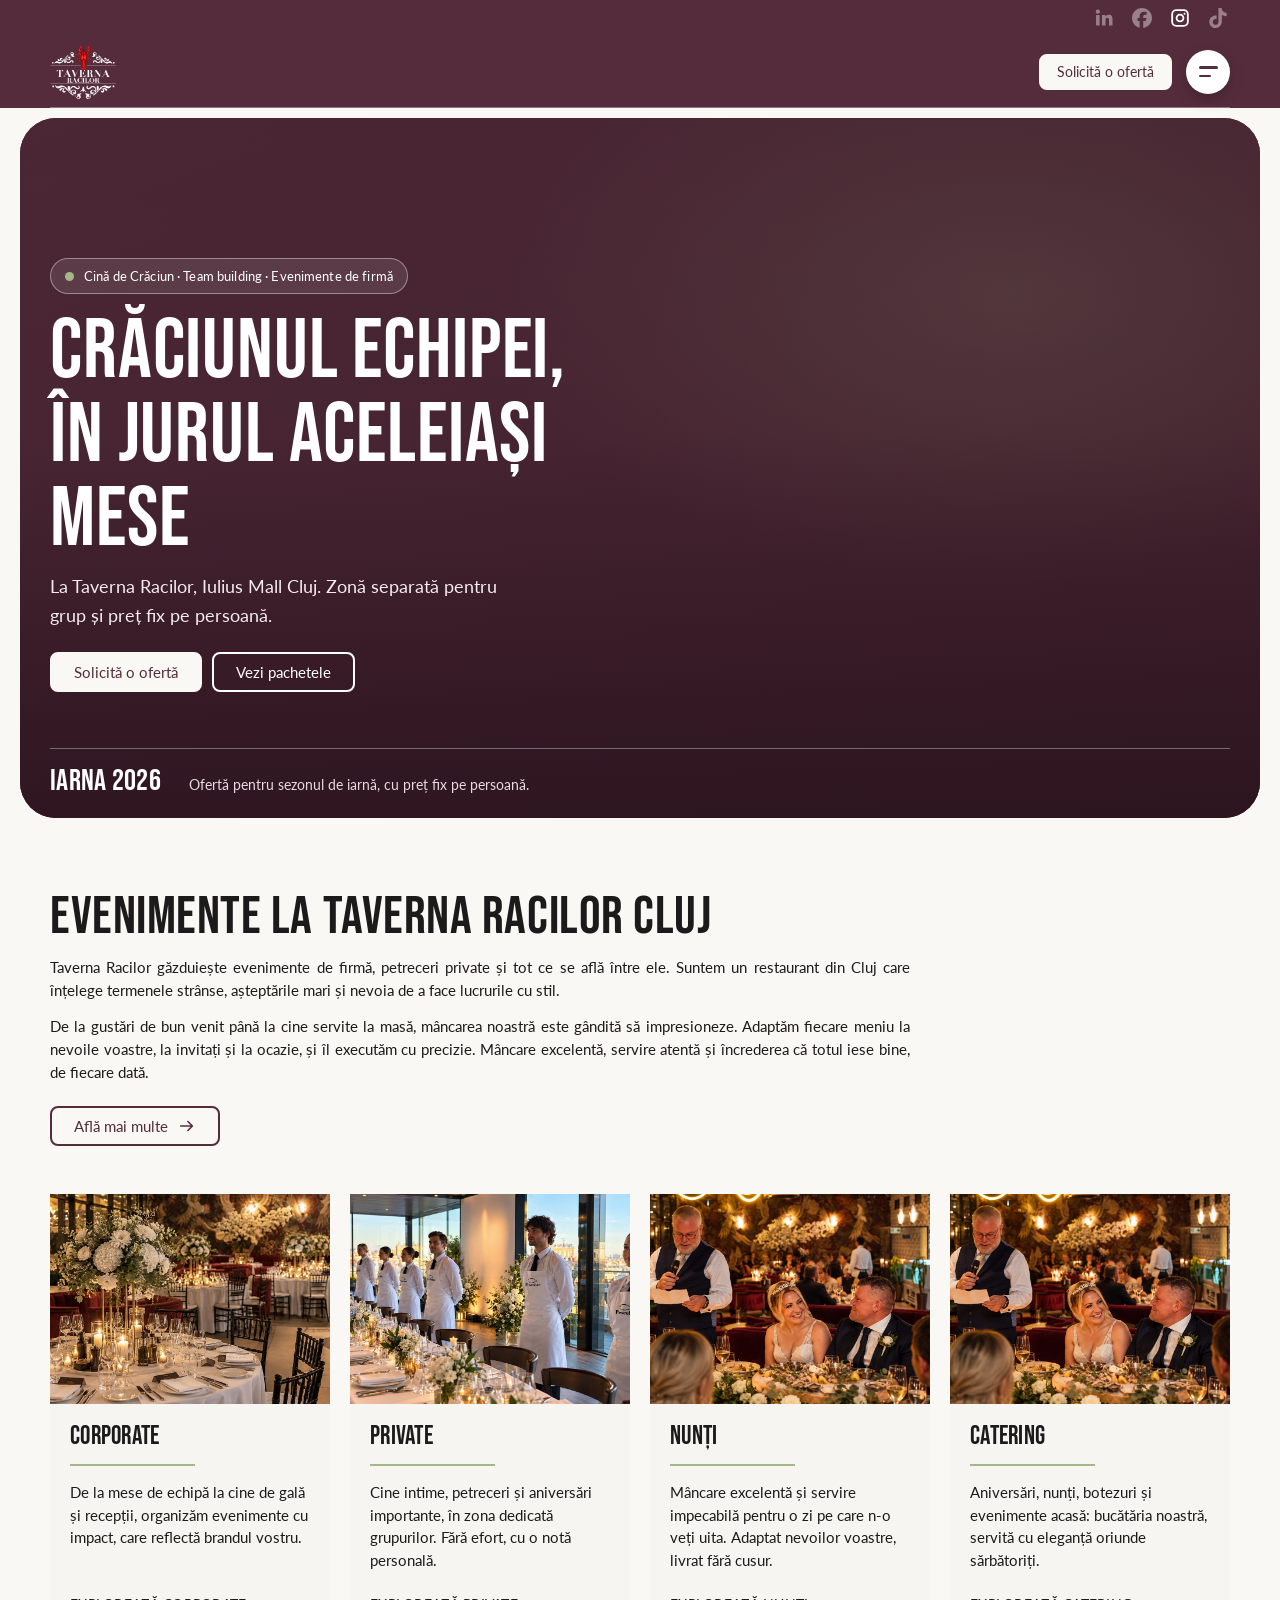
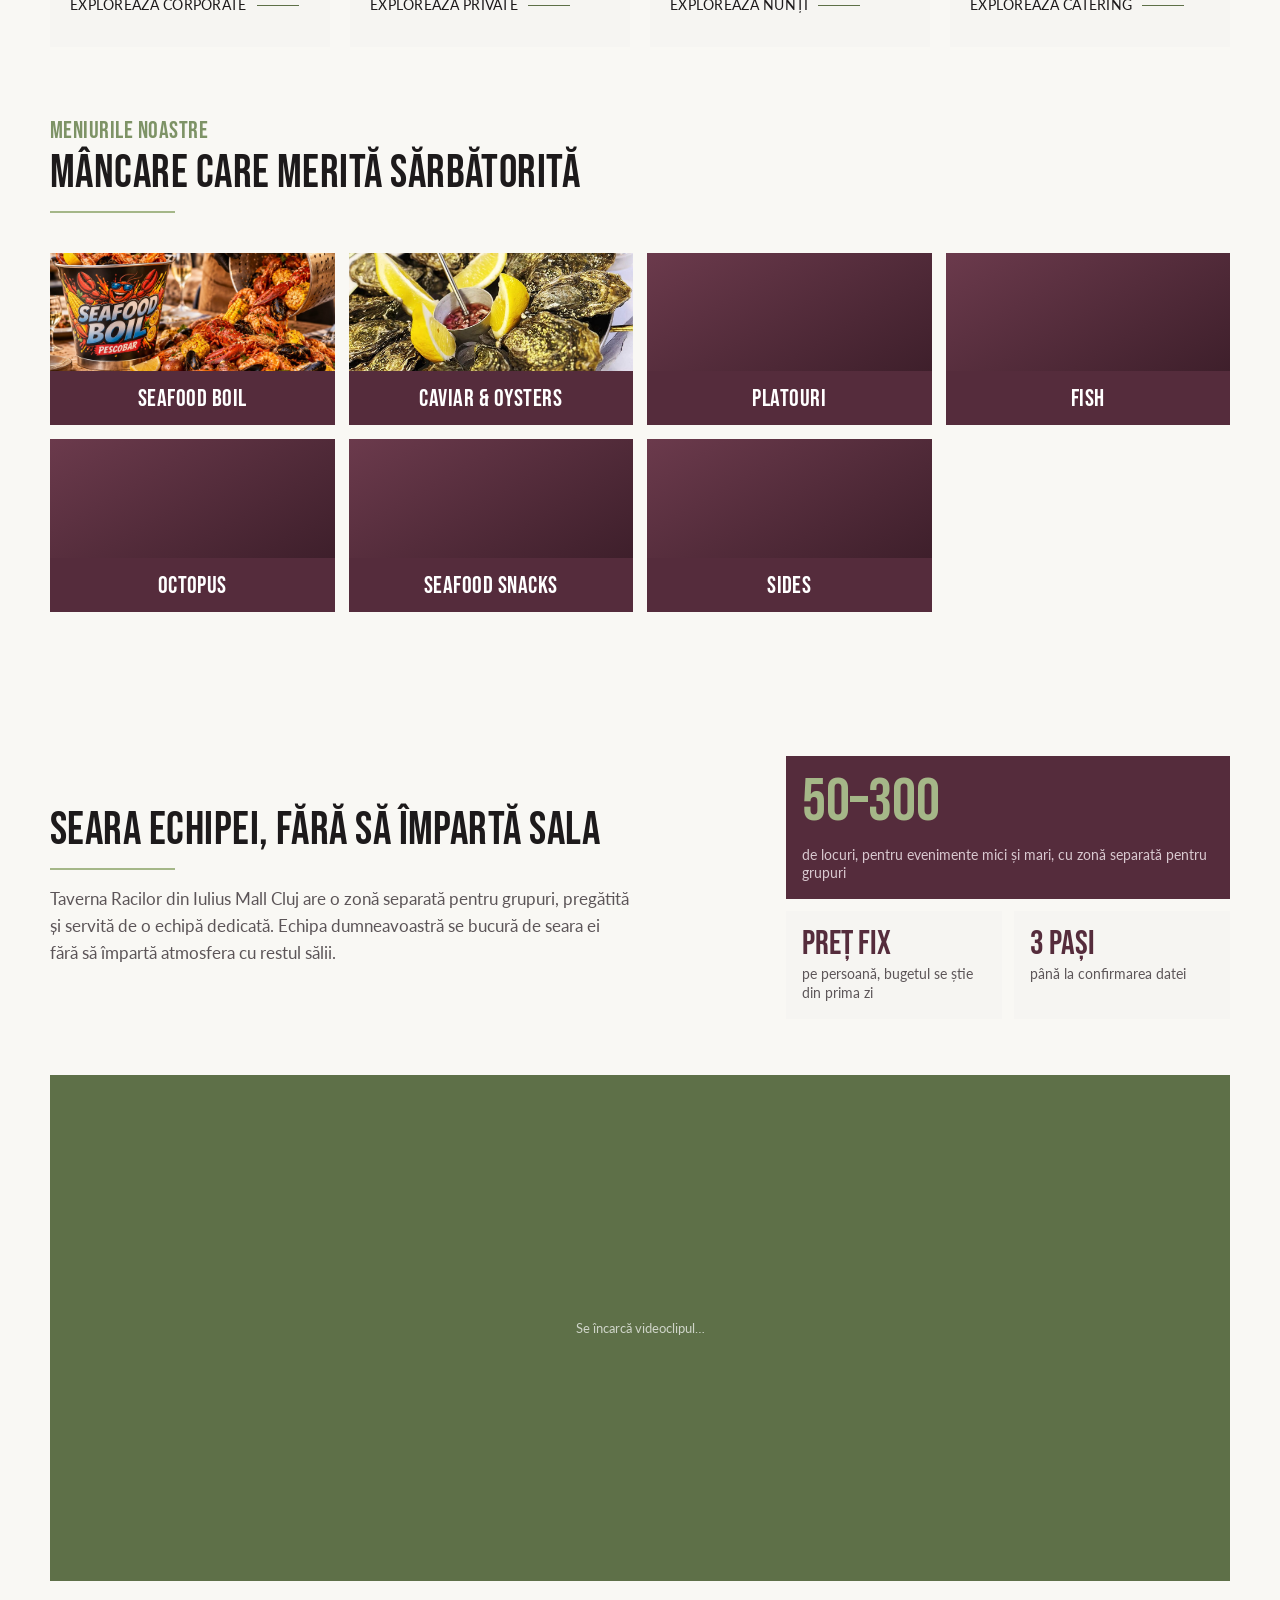
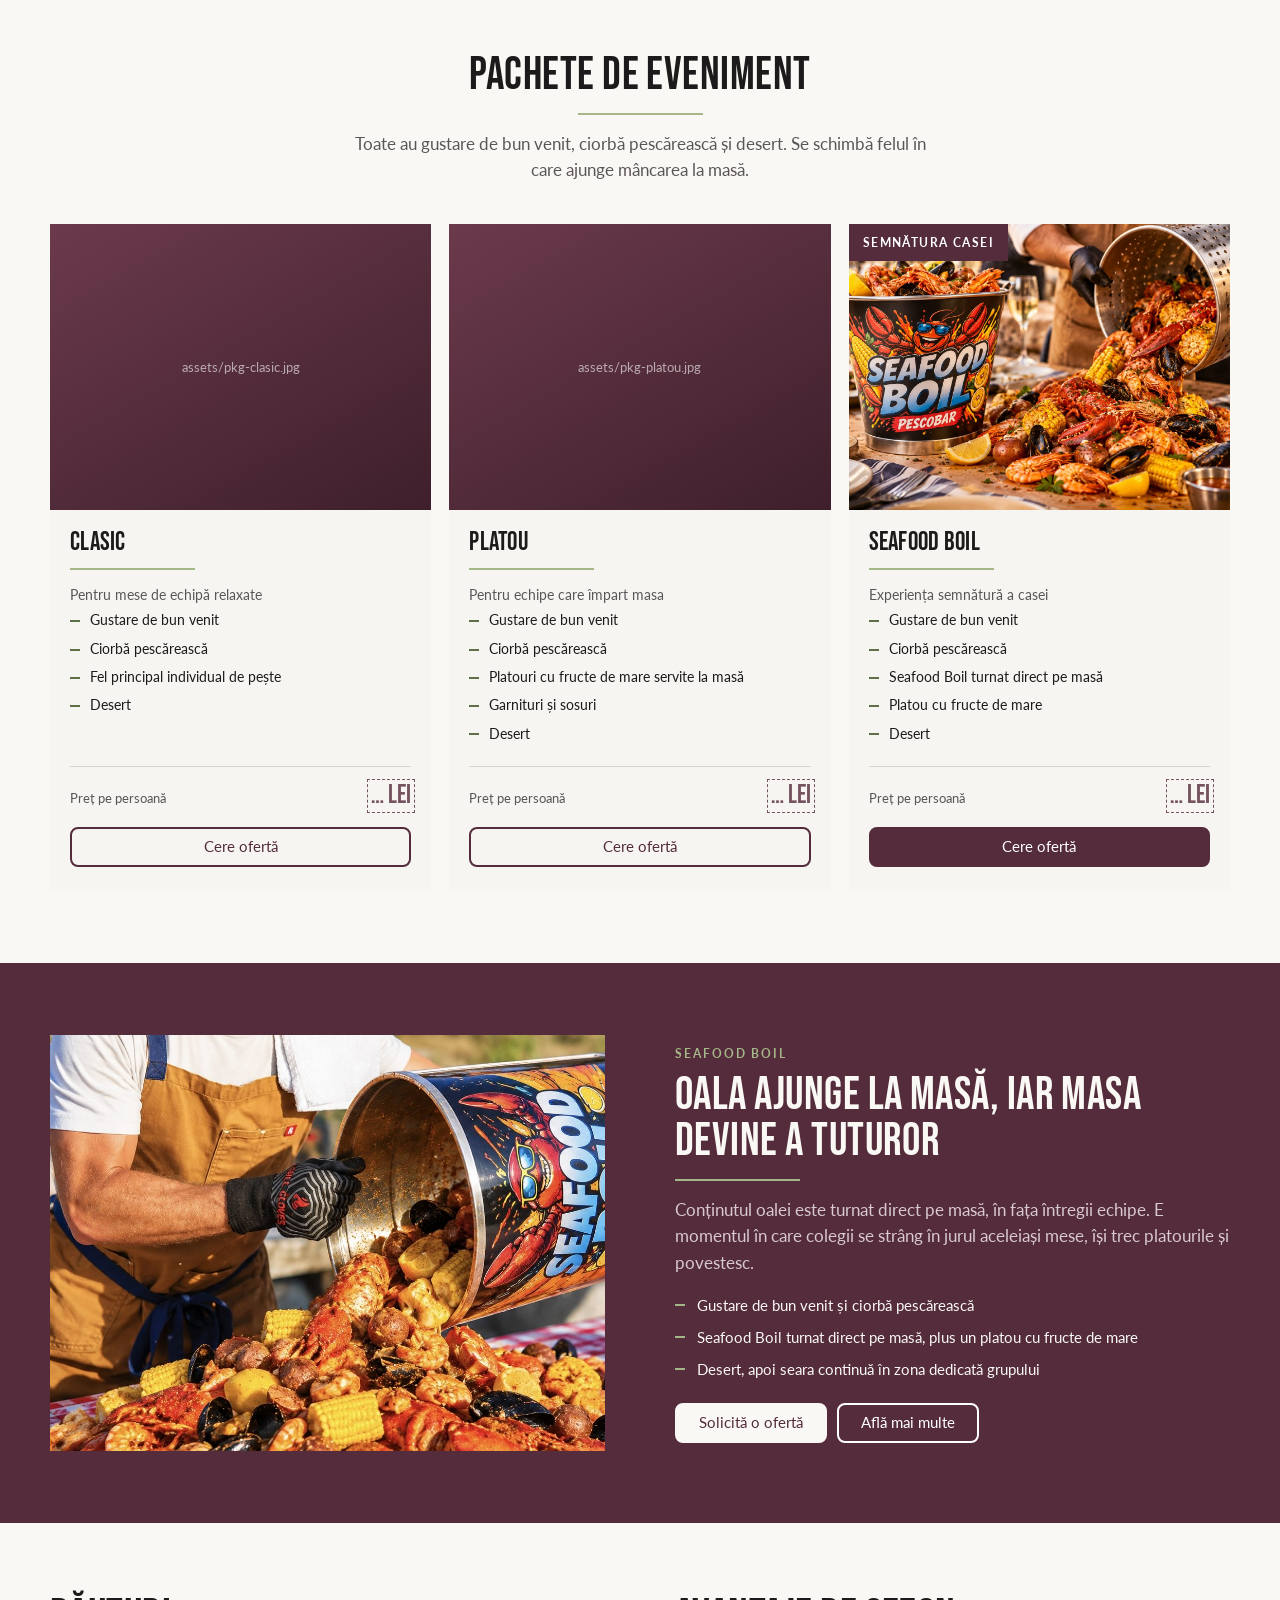
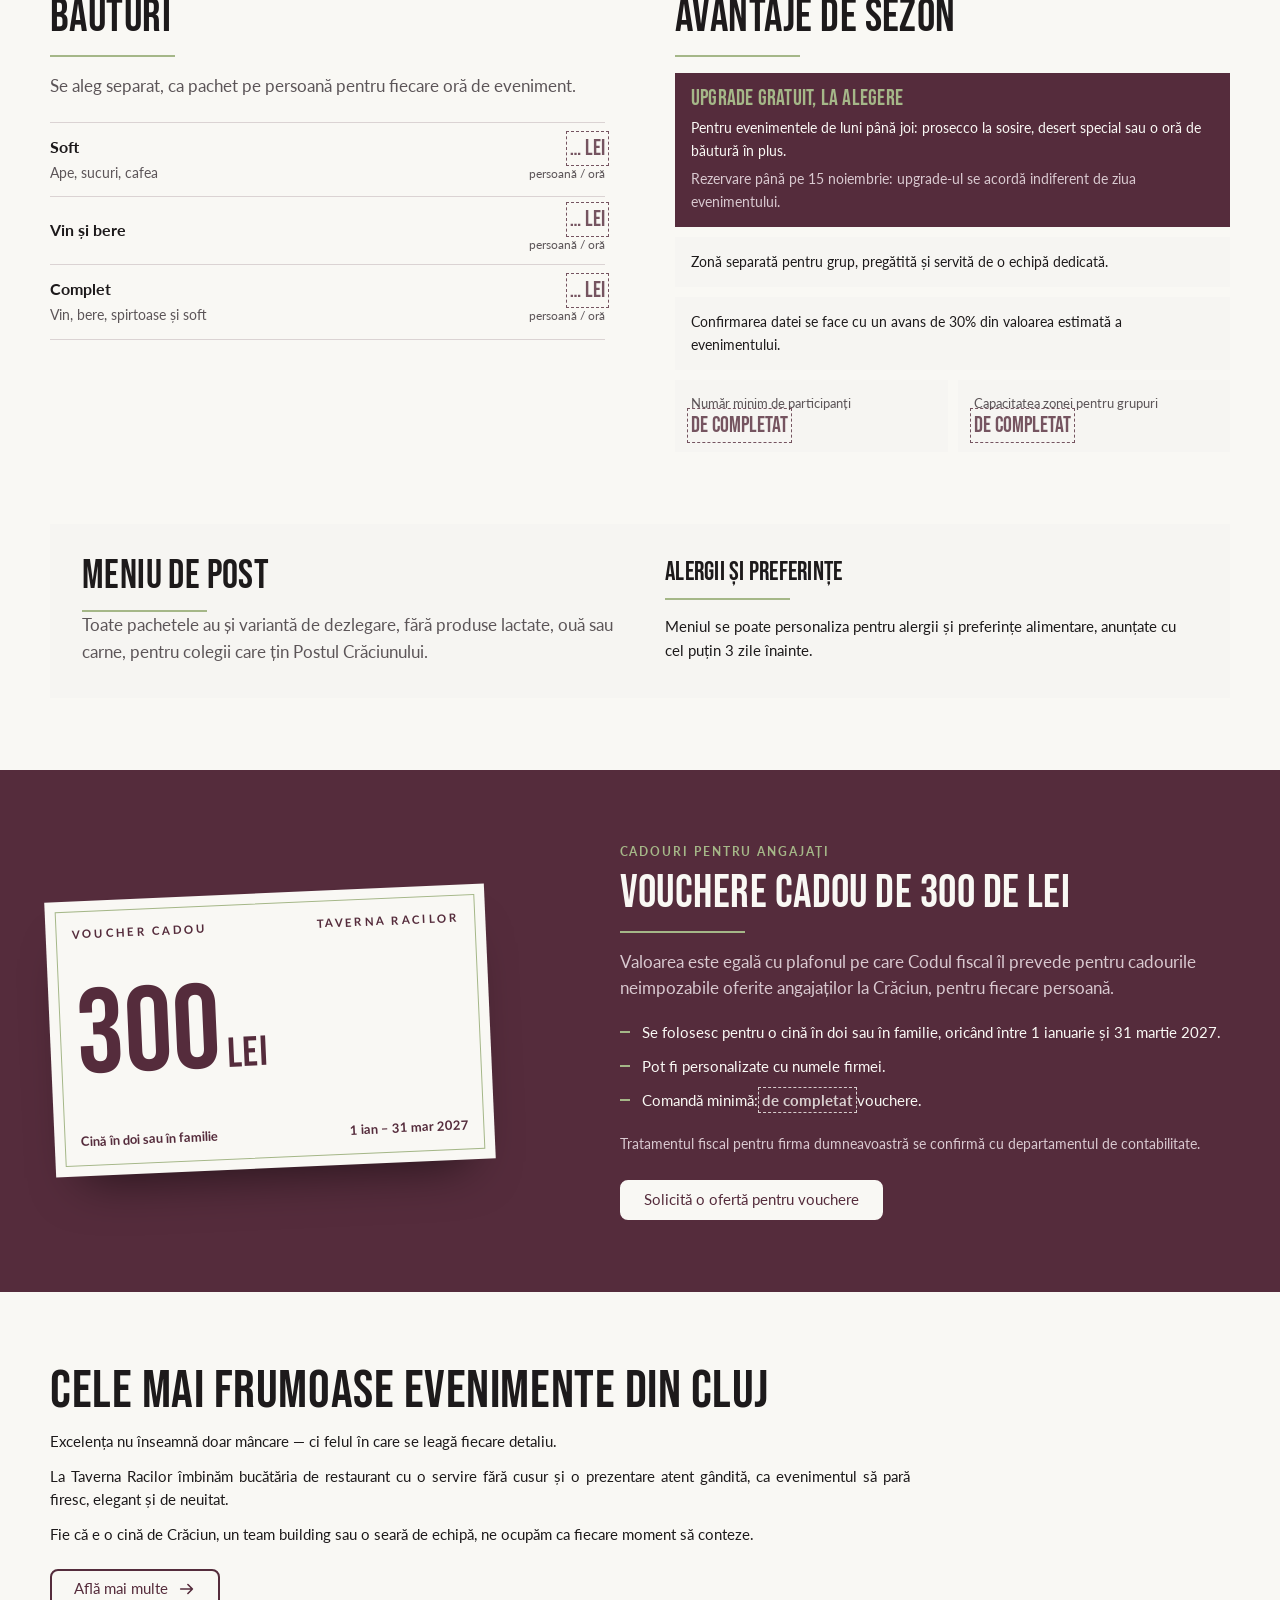
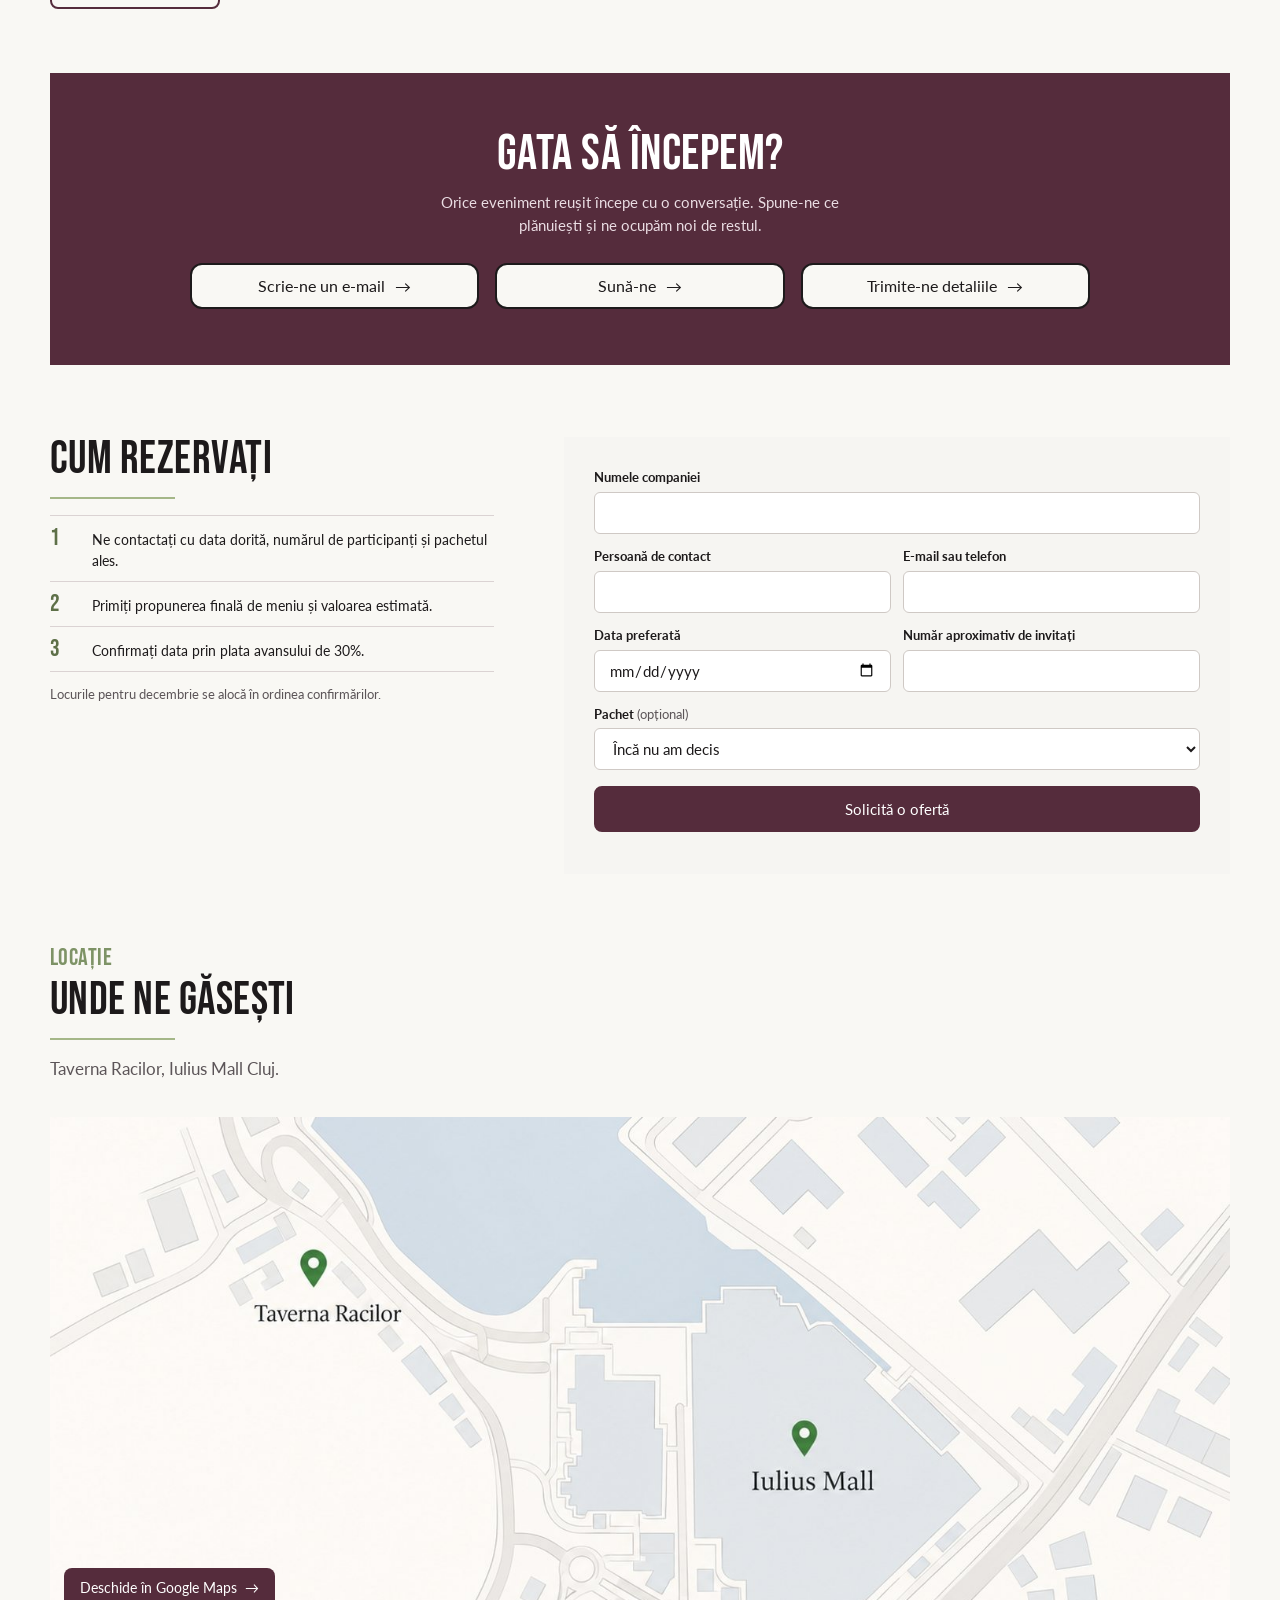
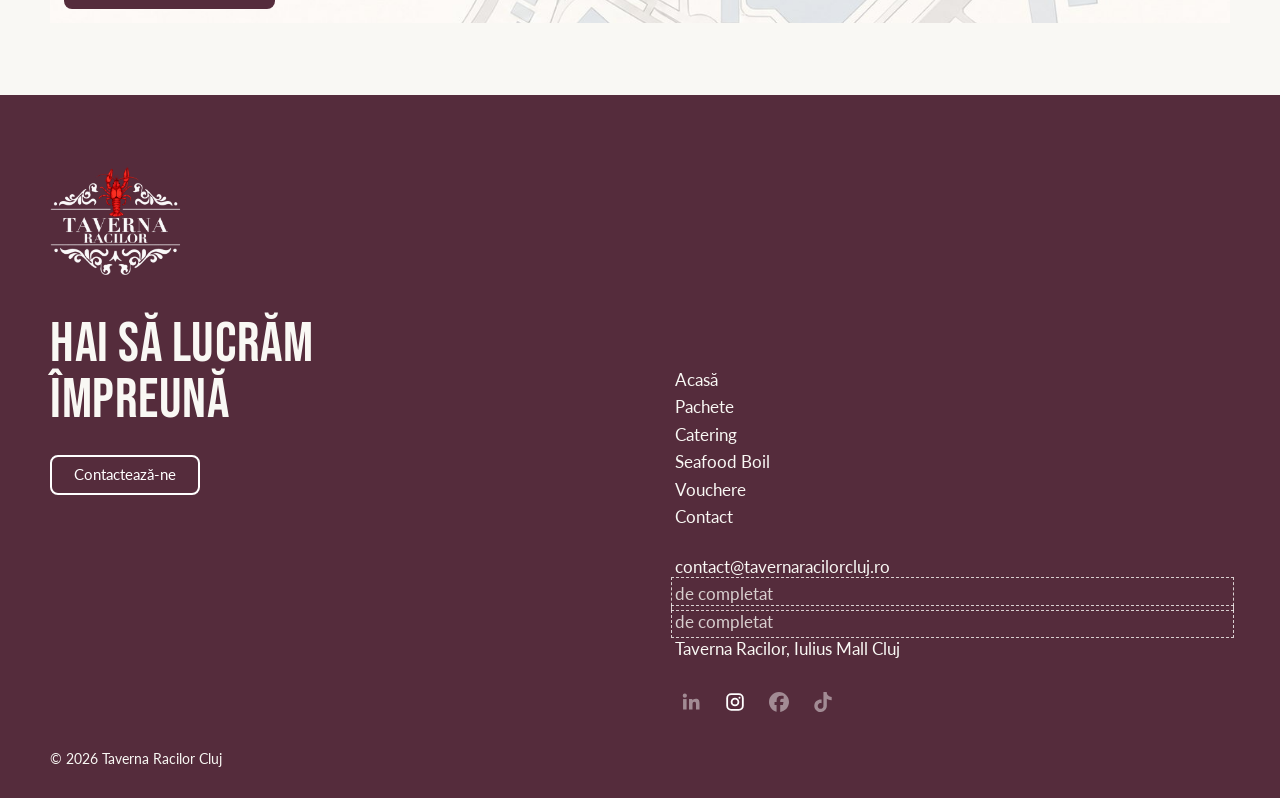
==== commit 620fd65f: "Add catering page and card; reorder menu tiles Co-Authored-By: Claude Sonnet 5.5 <noreply@anthropic." ====
--- a/index.html
+++ b/index.html
@@ -46,7 +46,7 @@
 <div class="menu" id="menu" aria-label="Meniu">
   <div class="wrap">
     <ul>
-      <li><a href="#pachete">Pachete</a></li><li><a href="seafood-boil.html">Seafood Boil</a></li><li><a href="#bauturi">Băuturi</a></li><li><a href="#vouchere">Vouchere</a></li><li><a href="#contact">Contact</a></li>
+      <li><a href="#pachete">Pachete</a></li><li><a href="catering.html">Catering</a></li><li><a href="seafood-boil.html">Seafood Boil</a></li><li><a href="#bauturi">Băuturi</a></li><li><a href="#vouchere">Vouchere</a></li><li><a href="#contact">Contact</a></li>
     </ul>
     <a class="btn btn-light" href="#form">Solicită o ofertă</a>
   </div>
@@ -105,6 +105,14 @@
           <a class="link" data-go="weddings" href="#form">Explorează Nunți</a>
         </div>
       </article>
+      <article class="ev rv">
+        <figure><img src="assets/event-nunti.jpg" alt="Masă festivă la un eveniment elegant" loading="lazy" decoding="async" onerror="this.remove()"></figure>
+        <div class="cbody">
+          <h3>Catering</h3><span class="rule" style="margin:14px 0 16px"></span>
+          <p>Aniversări, nunți, botezuri și evenimente acasă: bucătăria noastră, servită cu eleganță oriunde sărbătoriți.</p>
+          <a class="link" href="catering.html">Explorează Catering</a>
+        </div>
+      </article>
     </div>
   </div>
 </section>
@@ -116,13 +124,13 @@
       <h2>Mâncare care merită sărbătorită</h2><span class="rule"></span>
     </div>
     <div class="mgrid">
-      <a class="mtile rv" data-menu href="#form"><figure><img src="assets/menu-business-lunch.jpg" alt="Business lunch" loading="lazy" decoding="async" onerror="this.remove()"></figure><span class="mlabel">Business lunch</span></a>
-      <a class="mtile rv" data-menu href="#form"><figure><img src="assets/menu-seafood-boil.jpg" alt="Seafood Boil" loading="lazy" decoding="async" onerror="this.remove()"></figure><span class="mlabel">Seafood Boil</span></a>
+      <a class="mtile rv" href="seafood-boil.html"><figure><img src="assets/menu-seafood-boil.jpg" alt="Seafood Boil" loading="lazy" decoding="async" onerror="this.remove()"></figure><span class="mlabel">Seafood Boil</span></a>
+      <a class="mtile rv" href="oyster-bar.html"><figure><img src="assets/menu-caviar-oysters.jpg" alt="Caviar &amp; Oysters" loading="lazy" decoding="async" onerror="this.remove()"></figure><span class="mlabel">Caviar &amp; Oysters</span></a>
       <a class="mtile rv" data-menu href="#form"><figure><img src="assets/menu-platouri.jpg" alt="Platouri" loading="lazy" decoding="async" onerror="this.remove()"></figure><span class="mlabel">Platouri</span></a>
+      <a class="mtile rv" data-menu href="#form"><figure><img src="assets/menu-fish.jpg" alt="Fish" loading="lazy" decoding="async" onerror="this.remove()"></figure><span class="mlabel">Fish</span></a>
+      <a class="mtile rv" data-menu href="#form"><figure><img src="assets/menu-octopus.jpg" alt="Octopus" loading="lazy" decoding="async" onerror="this.remove()"></figure><span class="mlabel">Octopus</span></a>
       <a class="mtile rv" data-menu href="#form"><figure><img src="assets/menu-seafood-snacks.jpg" alt="Seafood Snacks" loading="lazy" decoding="async" onerror="this.remove()"></figure><span class="mlabel">Seafood Snacks</span></a>
-      <a class="mtile rv" data-menu href="#form"><figure><img src="assets/menu-burgers.jpg" alt="Burgers" loading="lazy" decoding="async" onerror="this.remove()"></figure><span class="mlabel">Burgers</span></a>
-      <a class="mtile rv" data-menu href="#form"><figure><img src="assets/menu-octopus.jpg" alt="Octopus" loading="lazy" decoding="async" onerror="this.remove()"></figure><span class="mlabel">Octopus</span></a>
-      <a class="mtile rv" data-menu href="#form"><figure><img src="assets/menu-garnituri.jpg" alt="Garnituri" loading="lazy" decoding="async" onerror="this.remove()"></figure><span class="mlabel">Garnituri</span></a>
+      <a class="mtile rv" data-menu href="#form"><figure><img src="assets/menu-sides.jpg" alt="Sides" loading="lazy" decoding="async" onerror="this.remove()"></figure><span class="mlabel">Sides</span></a>
     </div>
   </div>
 </section>
@@ -350,7 +358,7 @@
       </div>
       <div class="fcol">
         <ul class="flinks">
-          <li><a href="#hero">Acasă</a></li><li><a href="#pachete">Pachete</a></li><li><a href="seafood-boil.html">Seafood Boil</a></li><li><a href="#vouchere">Vouchere</a></li><li><a href="#form">Contact</a></li>
+          <li><a href="#hero">Acasă</a></li><li><a href="#pachete">Pachete</a></li><li><a href="catering.html">Catering</a></li><li><a href="seafood-boil.html">Seafood Boil</a></li><li><a href="#vouchere">Vouchere</a></li><li><a href="#form">Contact</a></li>
         </ul>
         <div class="fcontact">
           <a data-link="mail" data-val="email"></a>
--- a/assets/style.css
+++ b/assets/style.css
@@ -491,3 +491,14 @@
 @media(max-width:979px){.dots{display:flex}}
 .dots i{width:7px;height:7px;border-radius:50%;background:rgba(85,44,60,.25);transition:background .2s,width .2s}
 .dots i.on{background:var(--plum);width:18px;border-radius:4px}
+
+/* menu tiles: very thin landscape photos (London Kitchen "our menus") */
+.mgrid{grid-template-columns:1fr;gap:14px}
+.mtile figure{aspect-ratio:4.4/1}
+@media(min-width:640px){.mgrid{grid-template-columns:1fr 1fr}.mtile figure{aspect-ratio:3.2/1}}
+@media(min-width:1100px){.mgrid{grid-template-columns:repeat(4,1fr)}.mtile figure{aspect-ratio:2.4/1}}
+.mtile img{object-position:50% 50%}
+@media(max-width:760px){.mlabel{padding:10px 8px 9px;font-size:18px}.mgrid{gap:12px}}
+
+@media(min-width:900px) and (max-width:1099px){.evgrid{grid-template-columns:1fr 1fr}}
+@media(min-width:1100px){.evgrid{grid-template-columns:repeat(4,1fr)}}
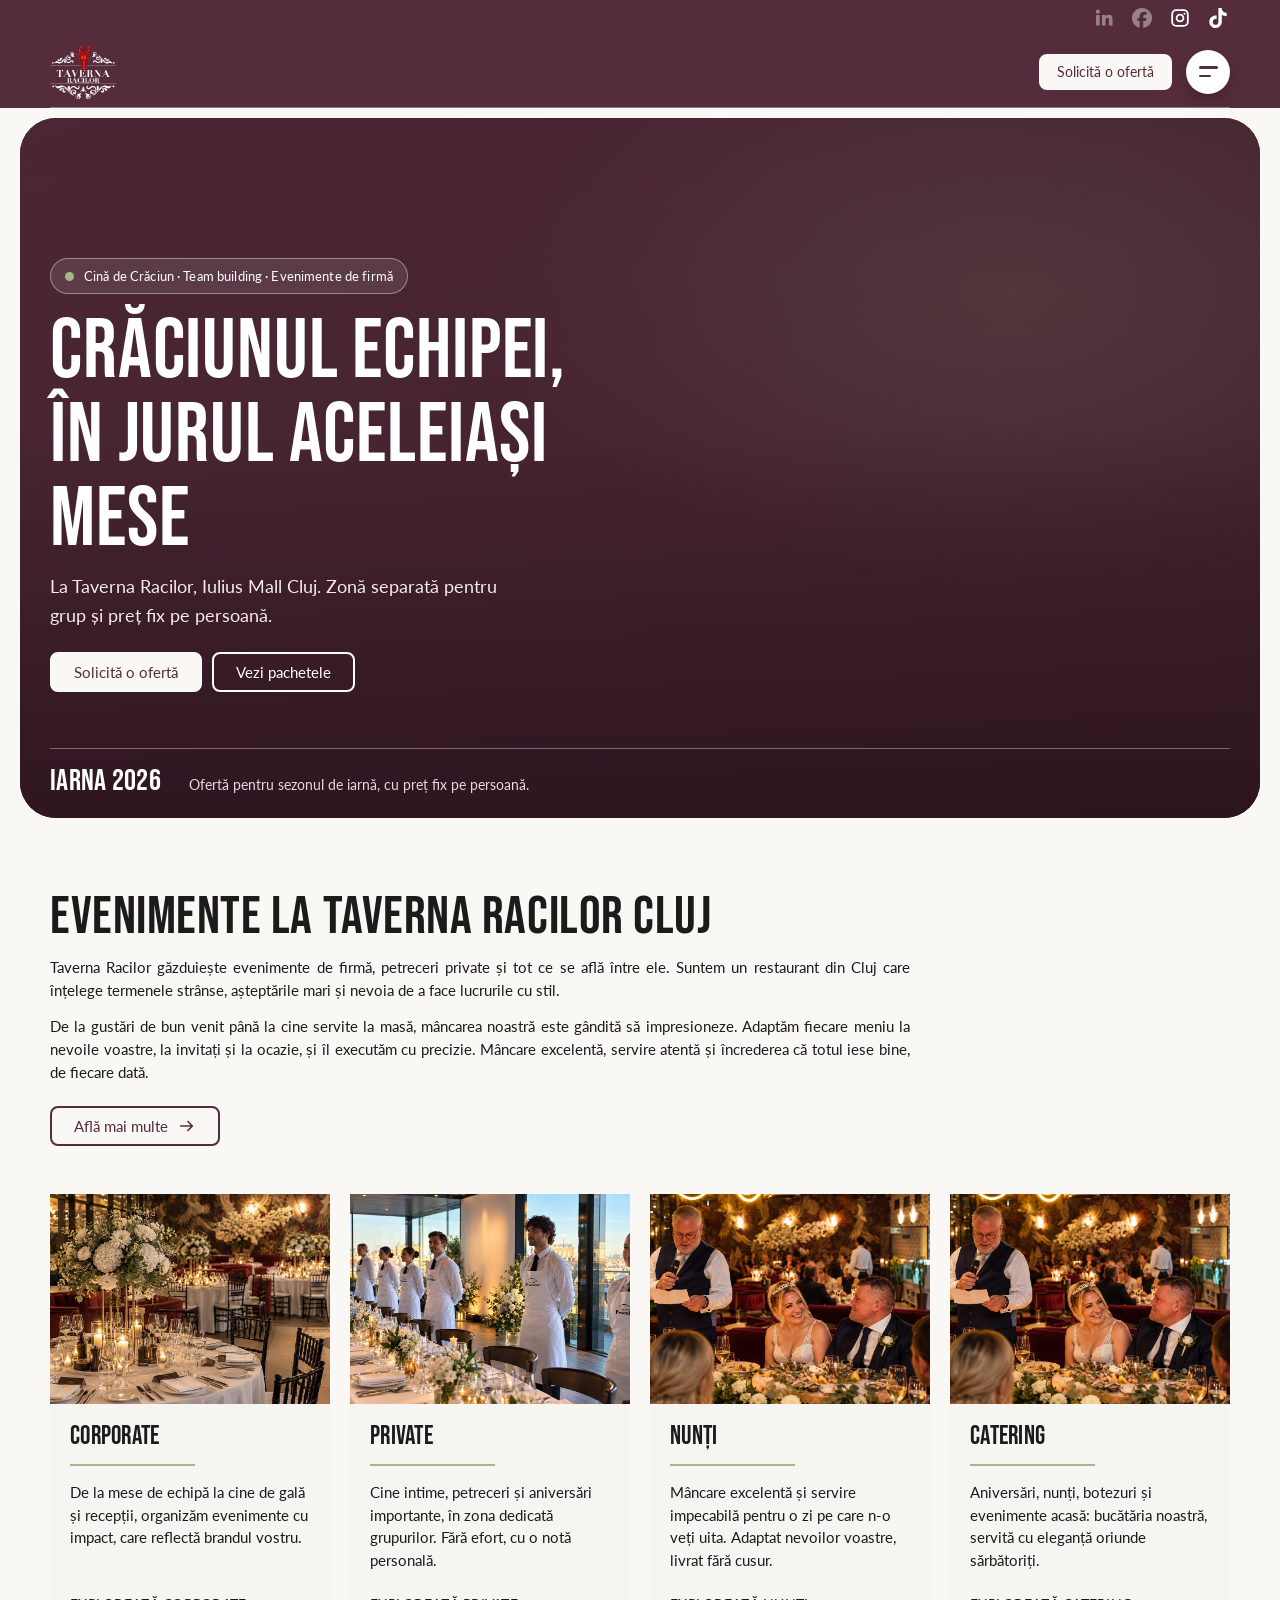
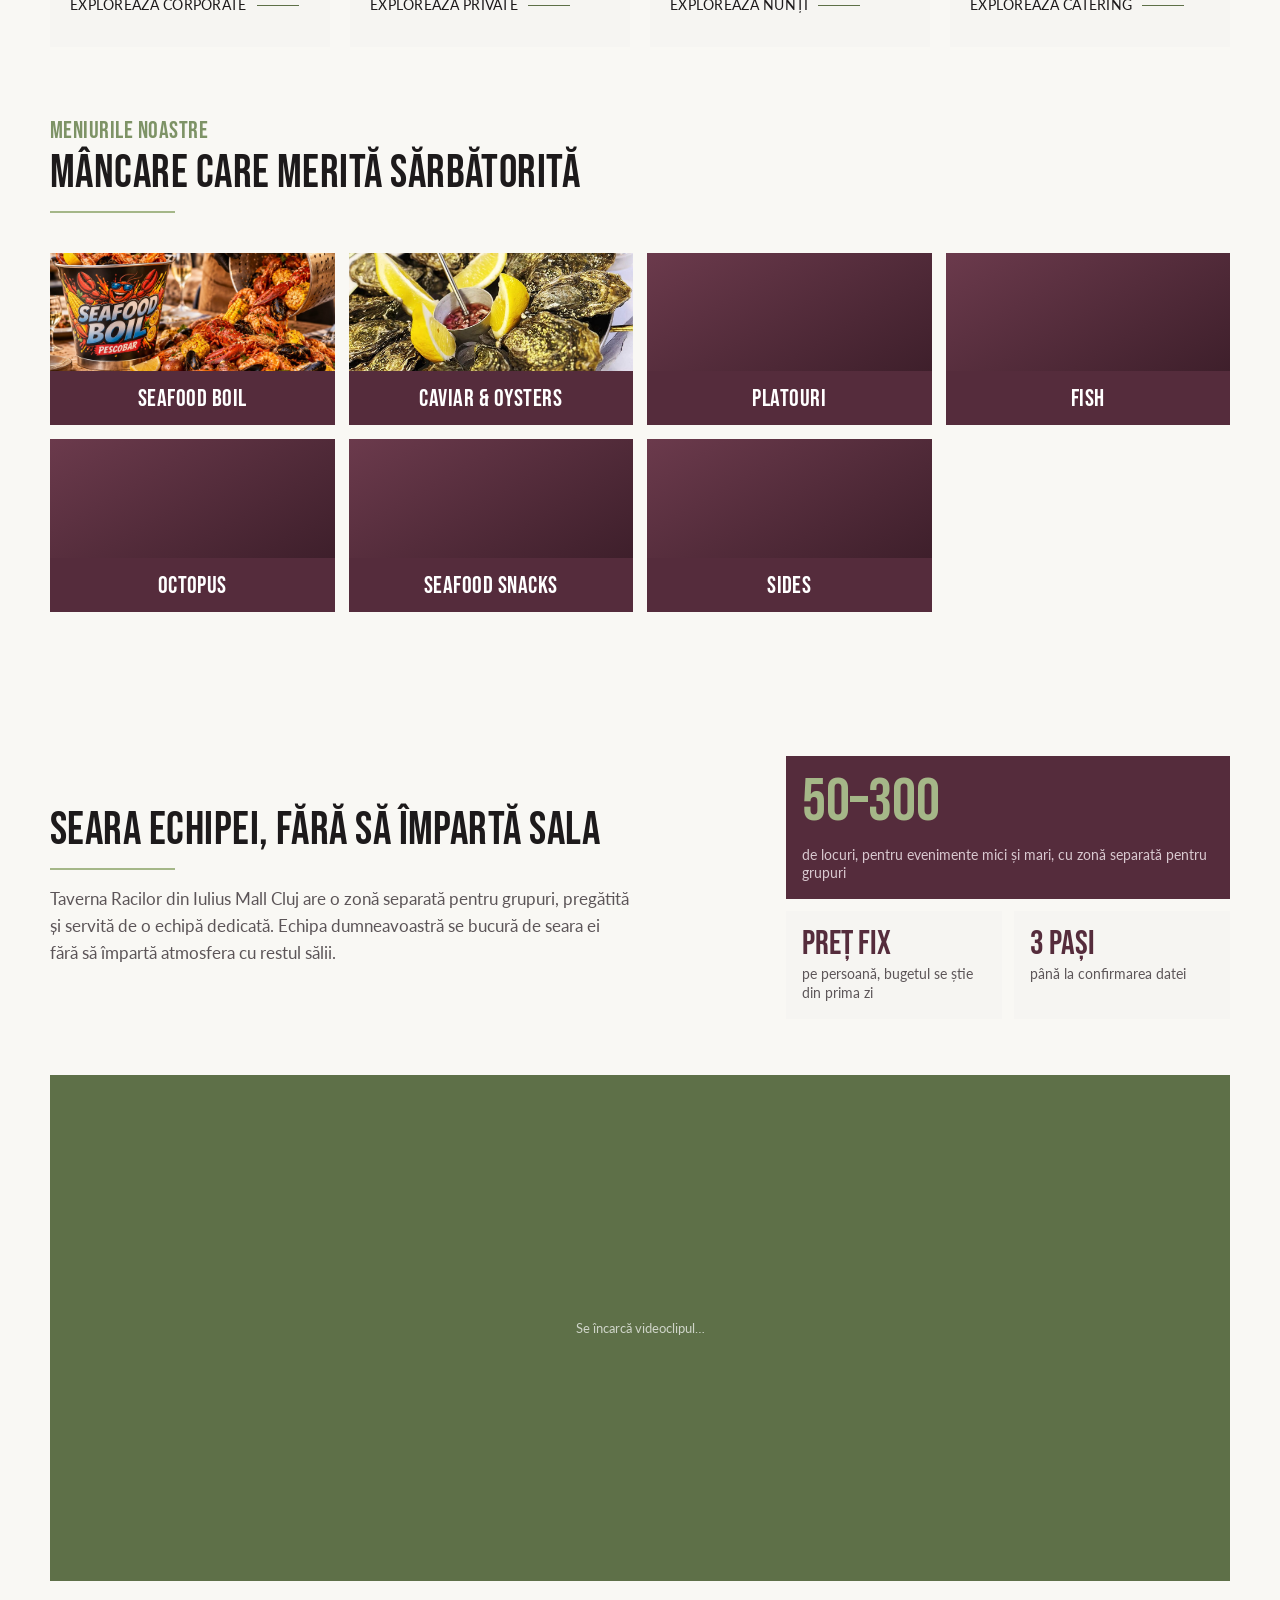
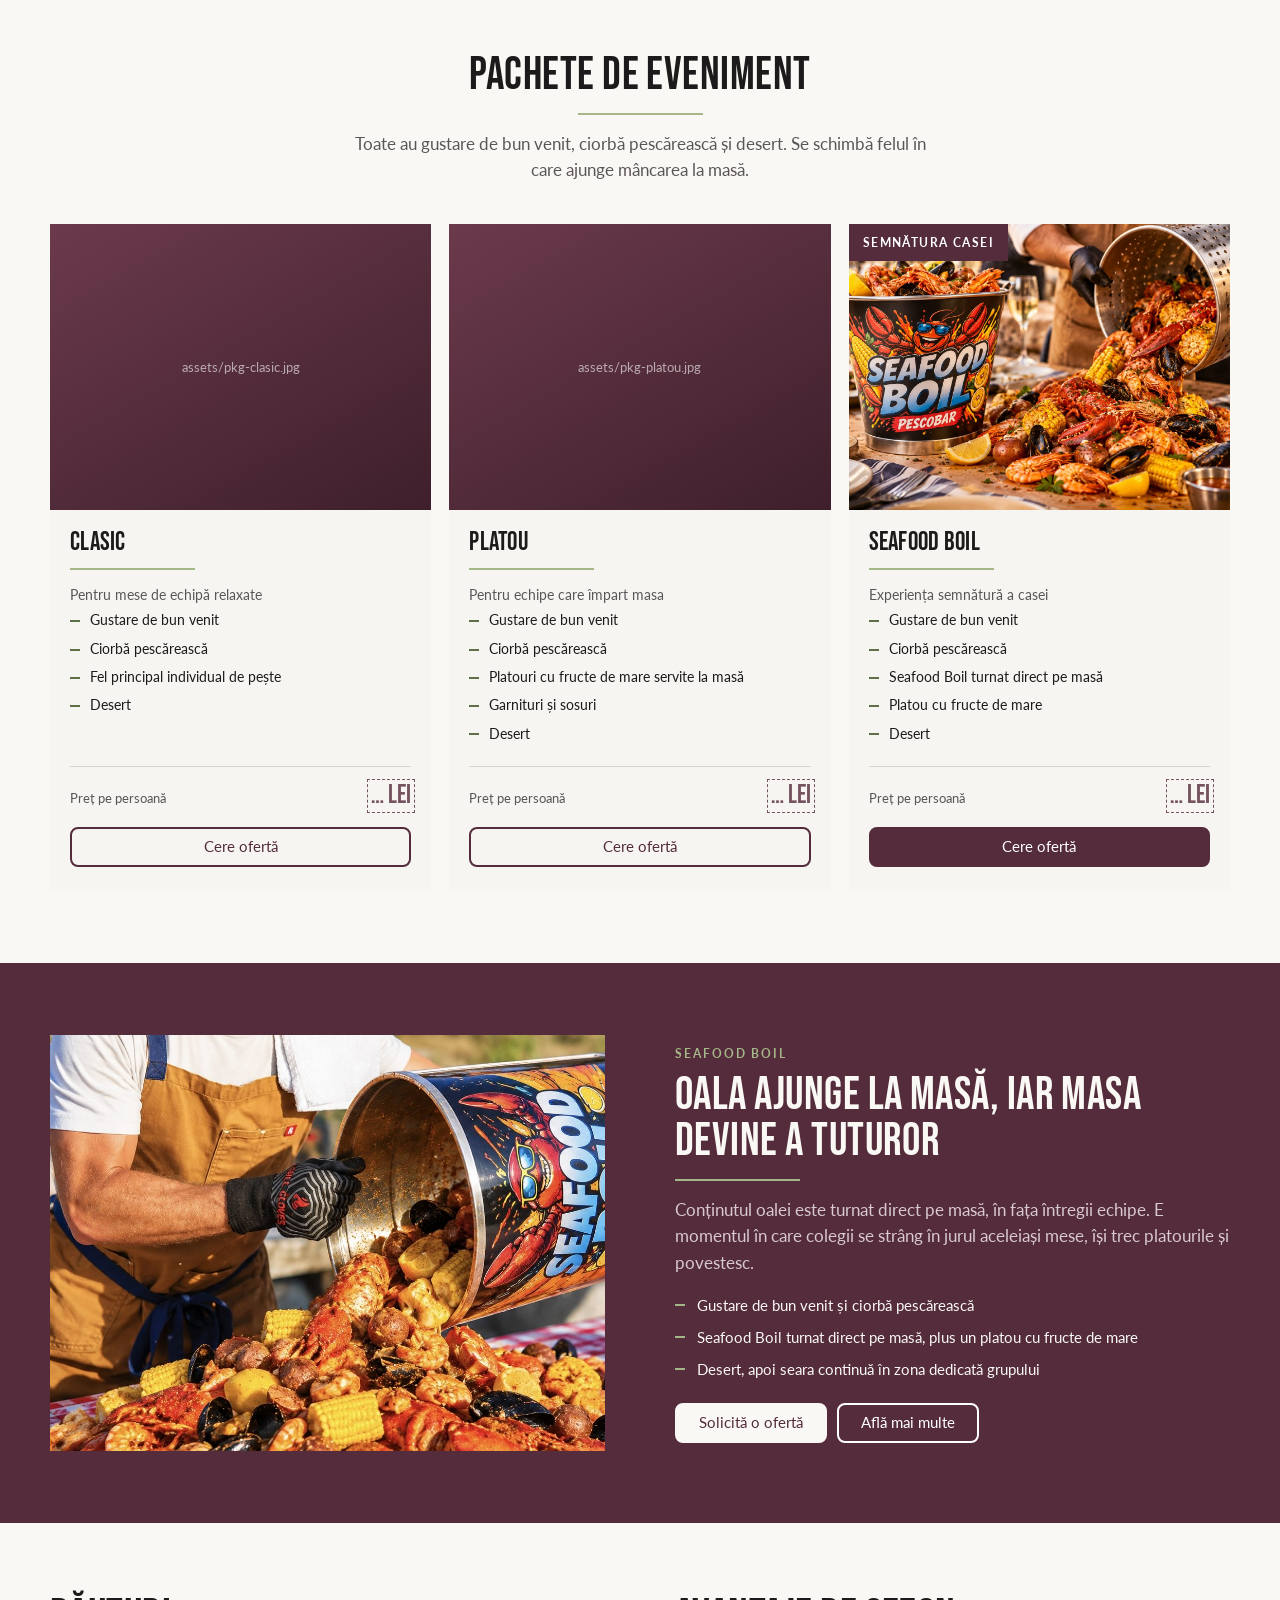
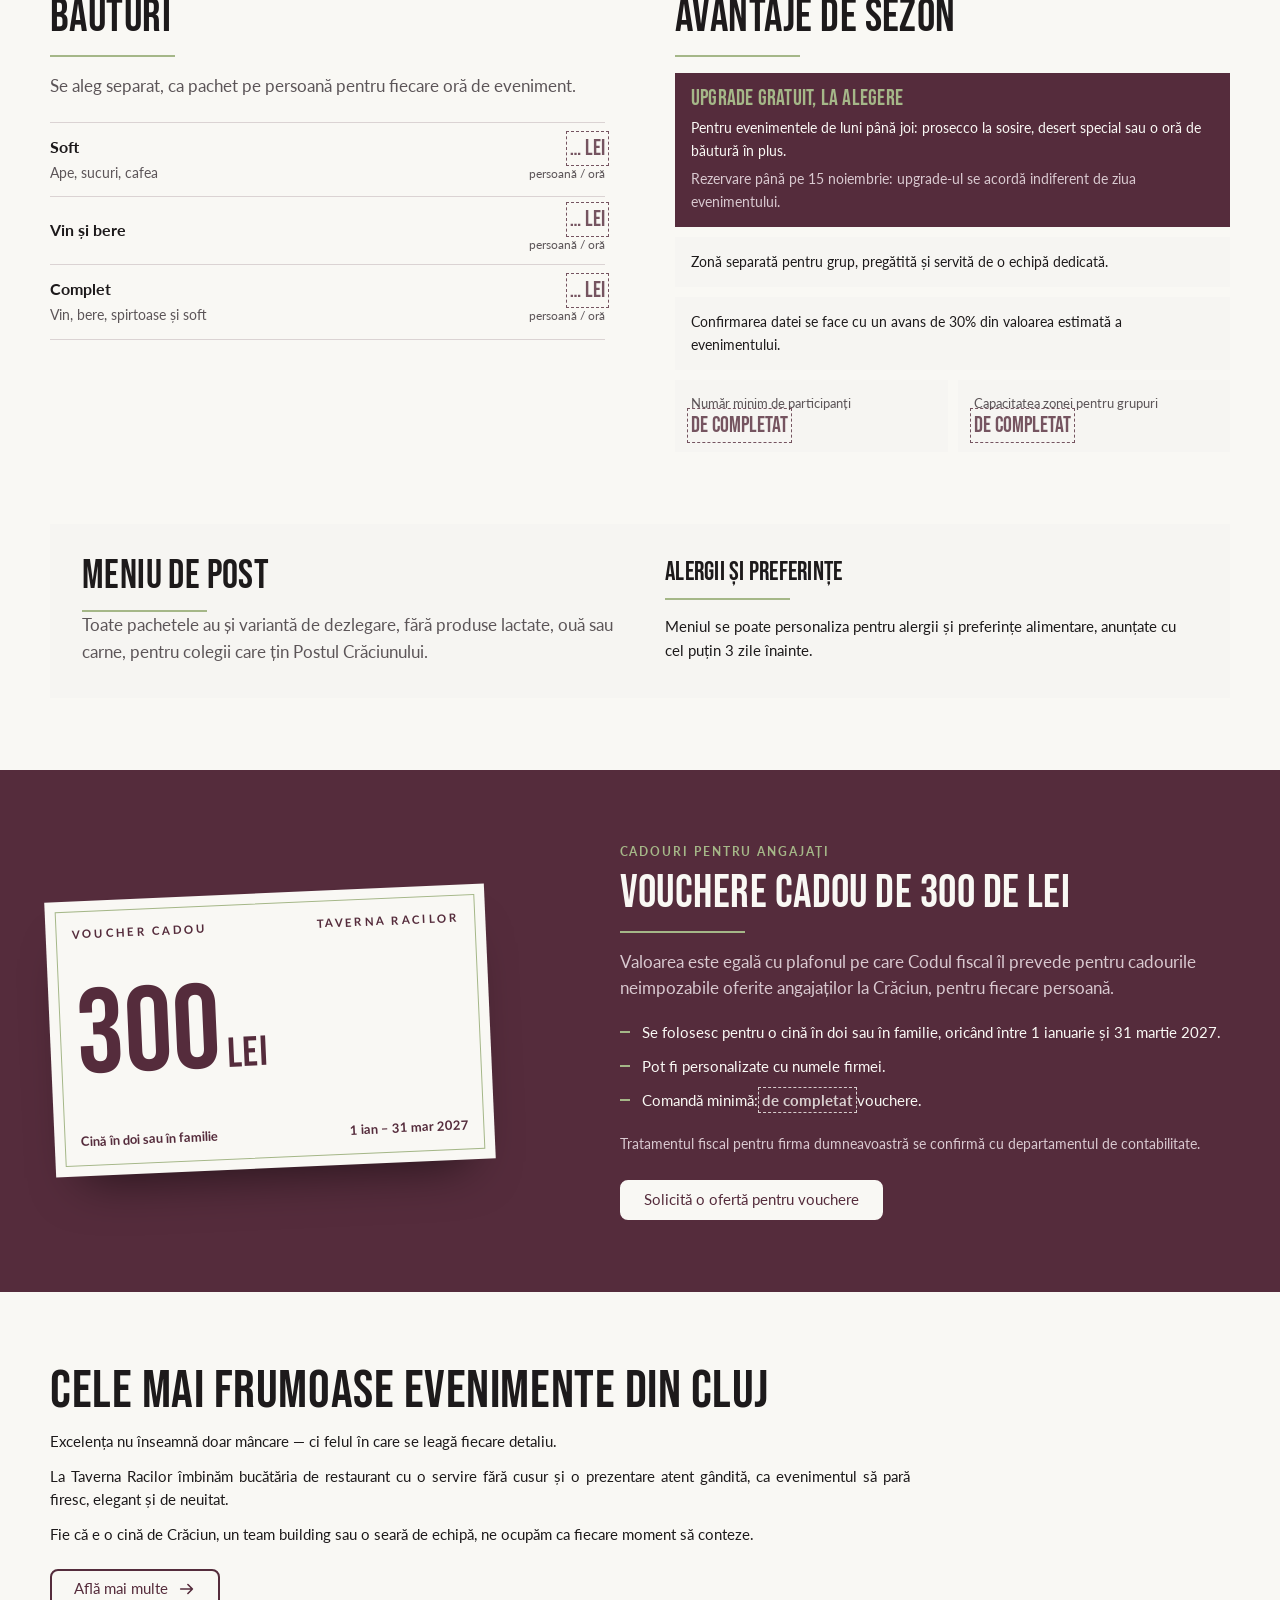
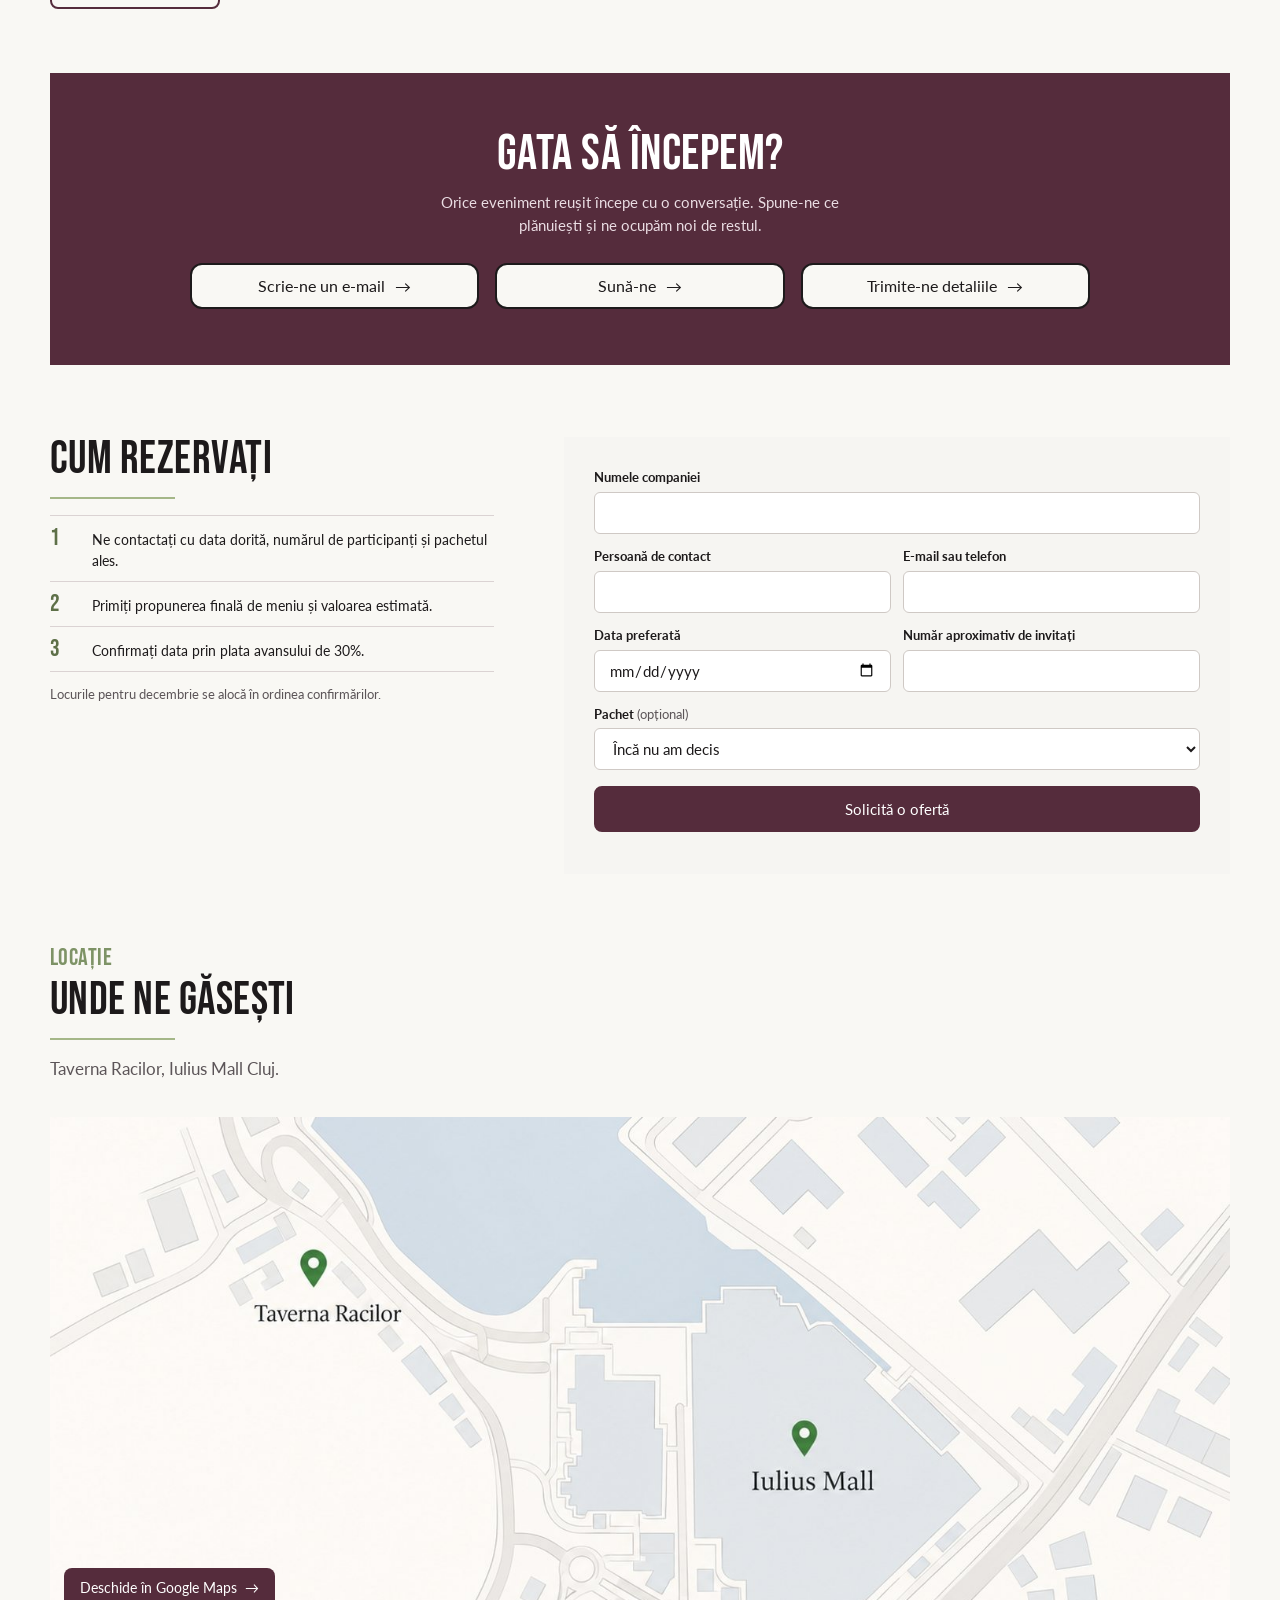
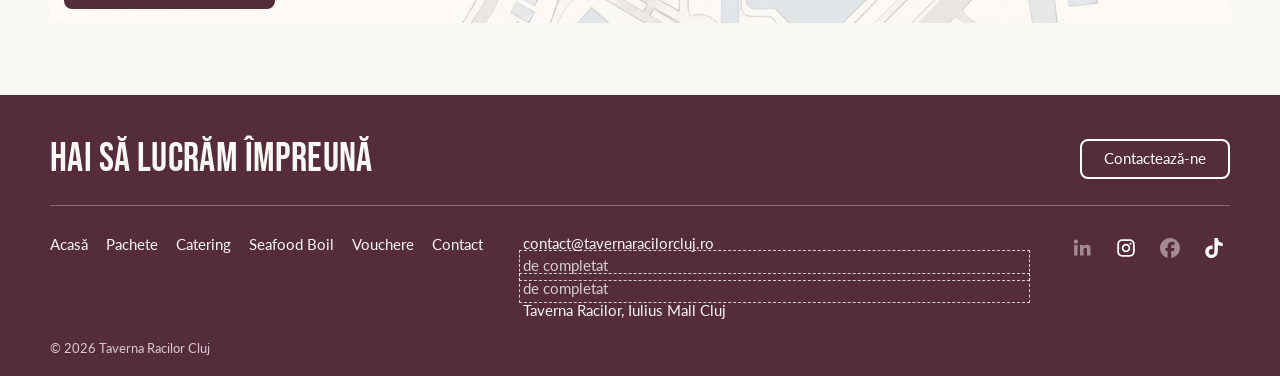
==== commit 934b4908: "Compact footer, remove footer logo, connect TikTok Co-Authored-By: Claude Sonnet 5.5 <noreply@anthro" ====
--- a/index.html
+++ b/index.html
@@ -350,12 +350,8 @@
 
 <section class="on-plum contact" id="contact">
   <div class="wrap">
-    <img class="flogo" src="assets/logo.png" alt="Taverna Racilor Cluj" width="120" height="100" loading="lazy" onerror="this.remove()">
     <div class="fgrid">
-      <div>
-        <h2>Hai să lucrăm împreună</h2>
-        <a class="btn btn-line" href="#form">Contactează-ne</a>
-      </div>
+      <div class="fhead"><h2>Hai să lucrăm împreună</h2><a class="btn btn-line" href="#form">Contactează-ne</a></div>
       <div class="fcol">
         <ul class="flinks">
           <li><a href="#hero">Acasă</a></li><li><a href="#pachete">Pachete</a></li><li><a href="catering.html">Catering</a></li><li><a href="seafood-boil.html">Seafood Boil</a></li><li><a href="#vouchere">Vouchere</a></li><li><a href="#form">Contact</a></li>
--- a/assets/style.css
+++ b/assets/style.css
@@ -502,3 +502,18 @@
 
 @media(min-width:900px) and (max-width:1099px){.evgrid{grid-template-columns:1fr 1fr}}
 @media(min-width:1100px){.evgrid{grid-template-columns:repeat(4,1fr)}}
+
+/* compact footer */
+.contact{padding:clamp(28px,4vw,44px) 0 18px}
+.fgrid{display:block}
+.fhead{display:flex;flex-wrap:wrap;align-items:center;justify-content:space-between;gap:14px 24px;padding-bottom:clamp(18px,3vw,26px);border-bottom:1px solid rgba(255,255,255,.3)}
+.contact .fhead h2{margin:0;max-width:none;font-size:clamp(26px,4vw,40px)}
+.fcol{border:0;margin:0;padding:clamp(18px,3vw,26px) 0 0;display:grid;gap:18px 40px}
+@media(min-width:900px){.fcol{grid-template-columns:auto 1fr auto;align-items:start}}
+.flinks,.fcontact,.fsoc{margin:0}
+.flinks{display:flex;flex-wrap:wrap;gap:4px 18px}
+.flinks a,.fcontact a,.fcontact span.v{font-size:15px}
+.fcontact{gap:0}
+.fsoc{gap:12px}
+.copy{margin-top:16px;font-size:13px;color:var(--on-plum-muted)}
+@media(max-width:760px){.contact .fhead h2{font-size:24px}.contact .fhead .btn{min-height:34px;padding:0 14px}.fcol{gap:12px}}
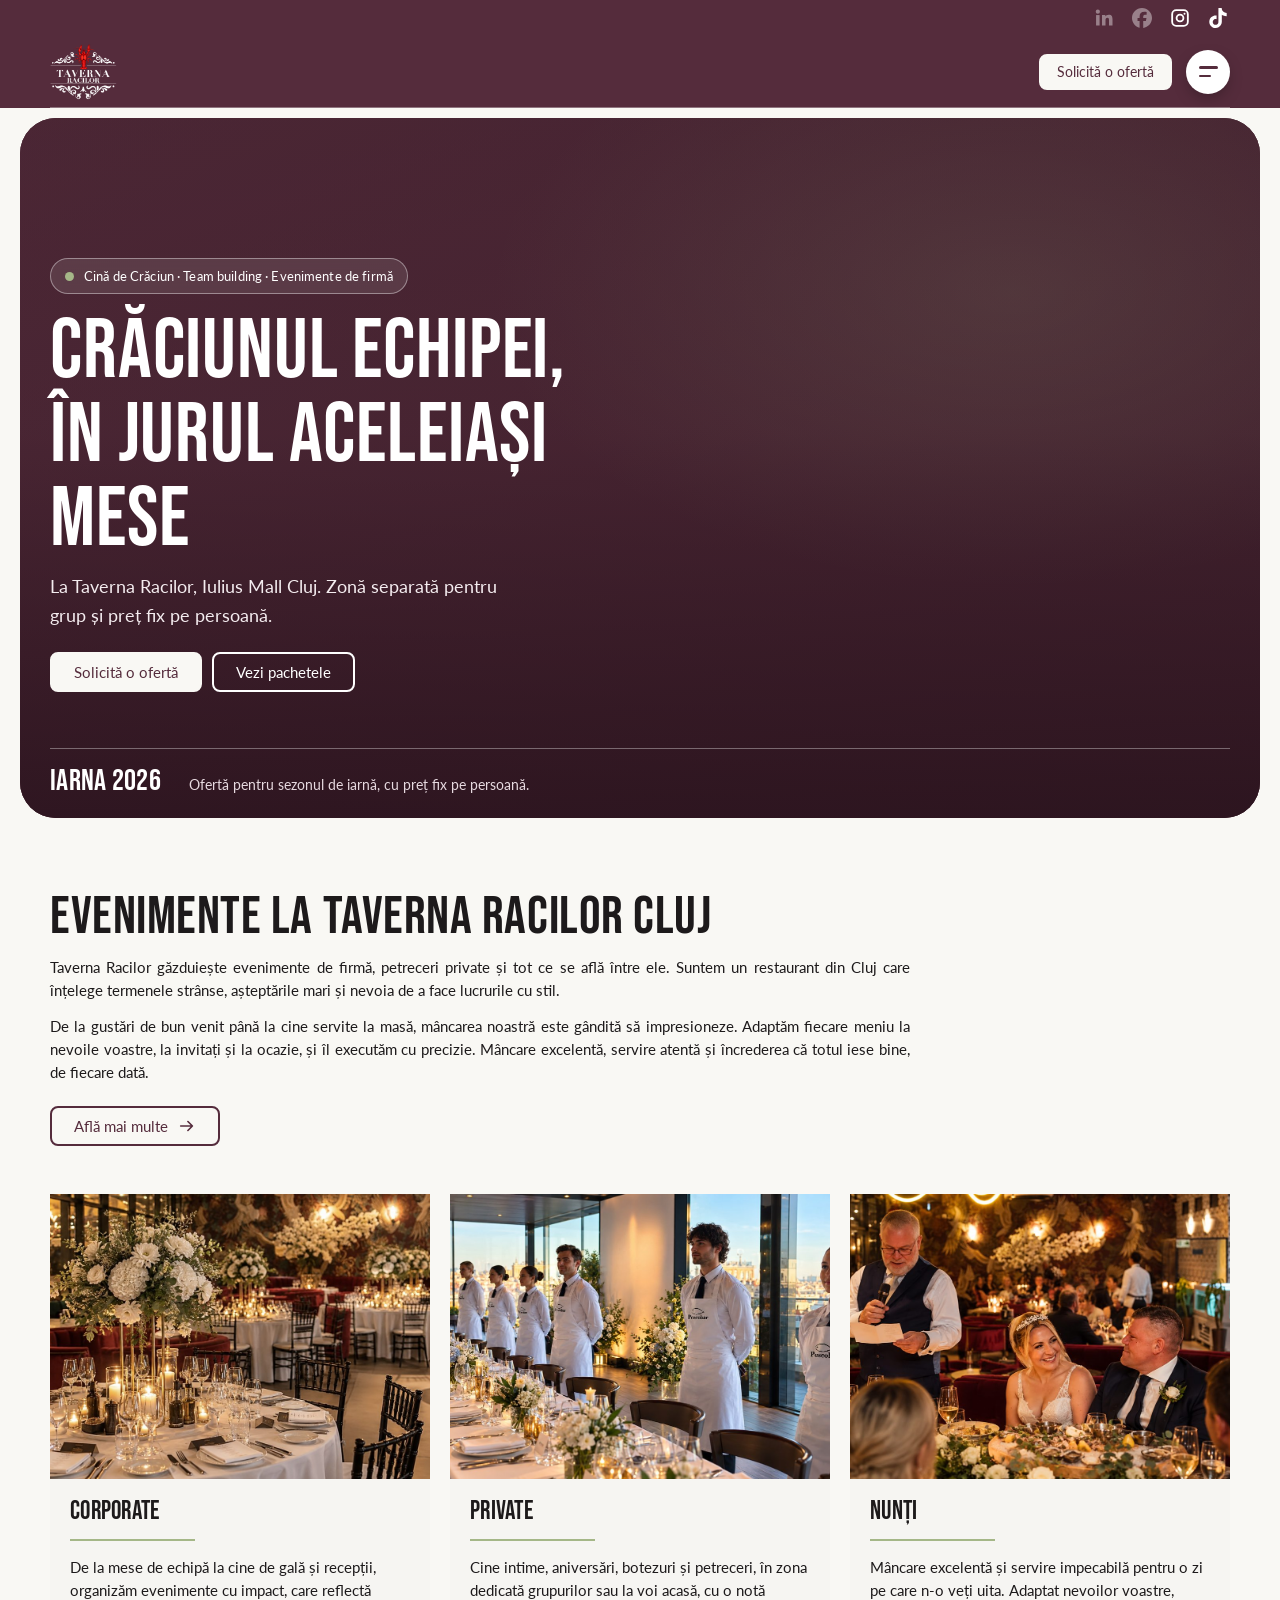
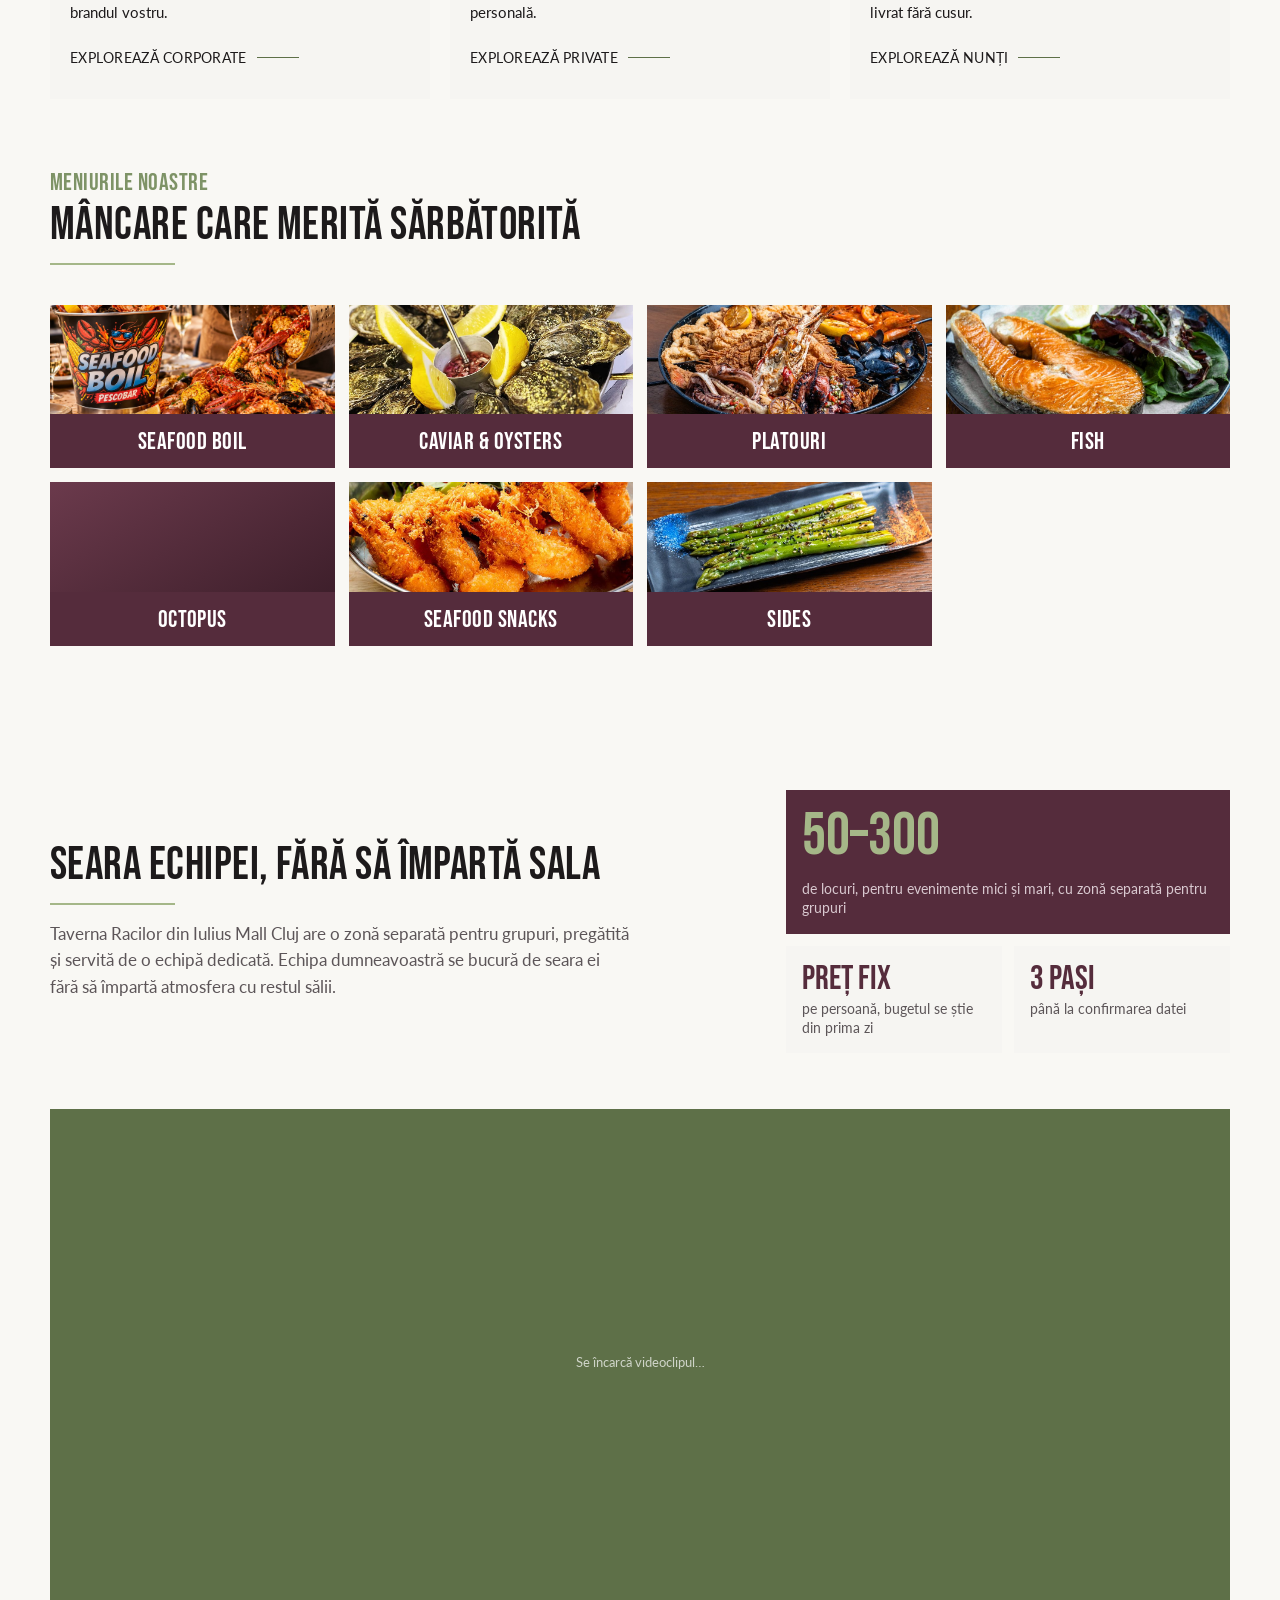
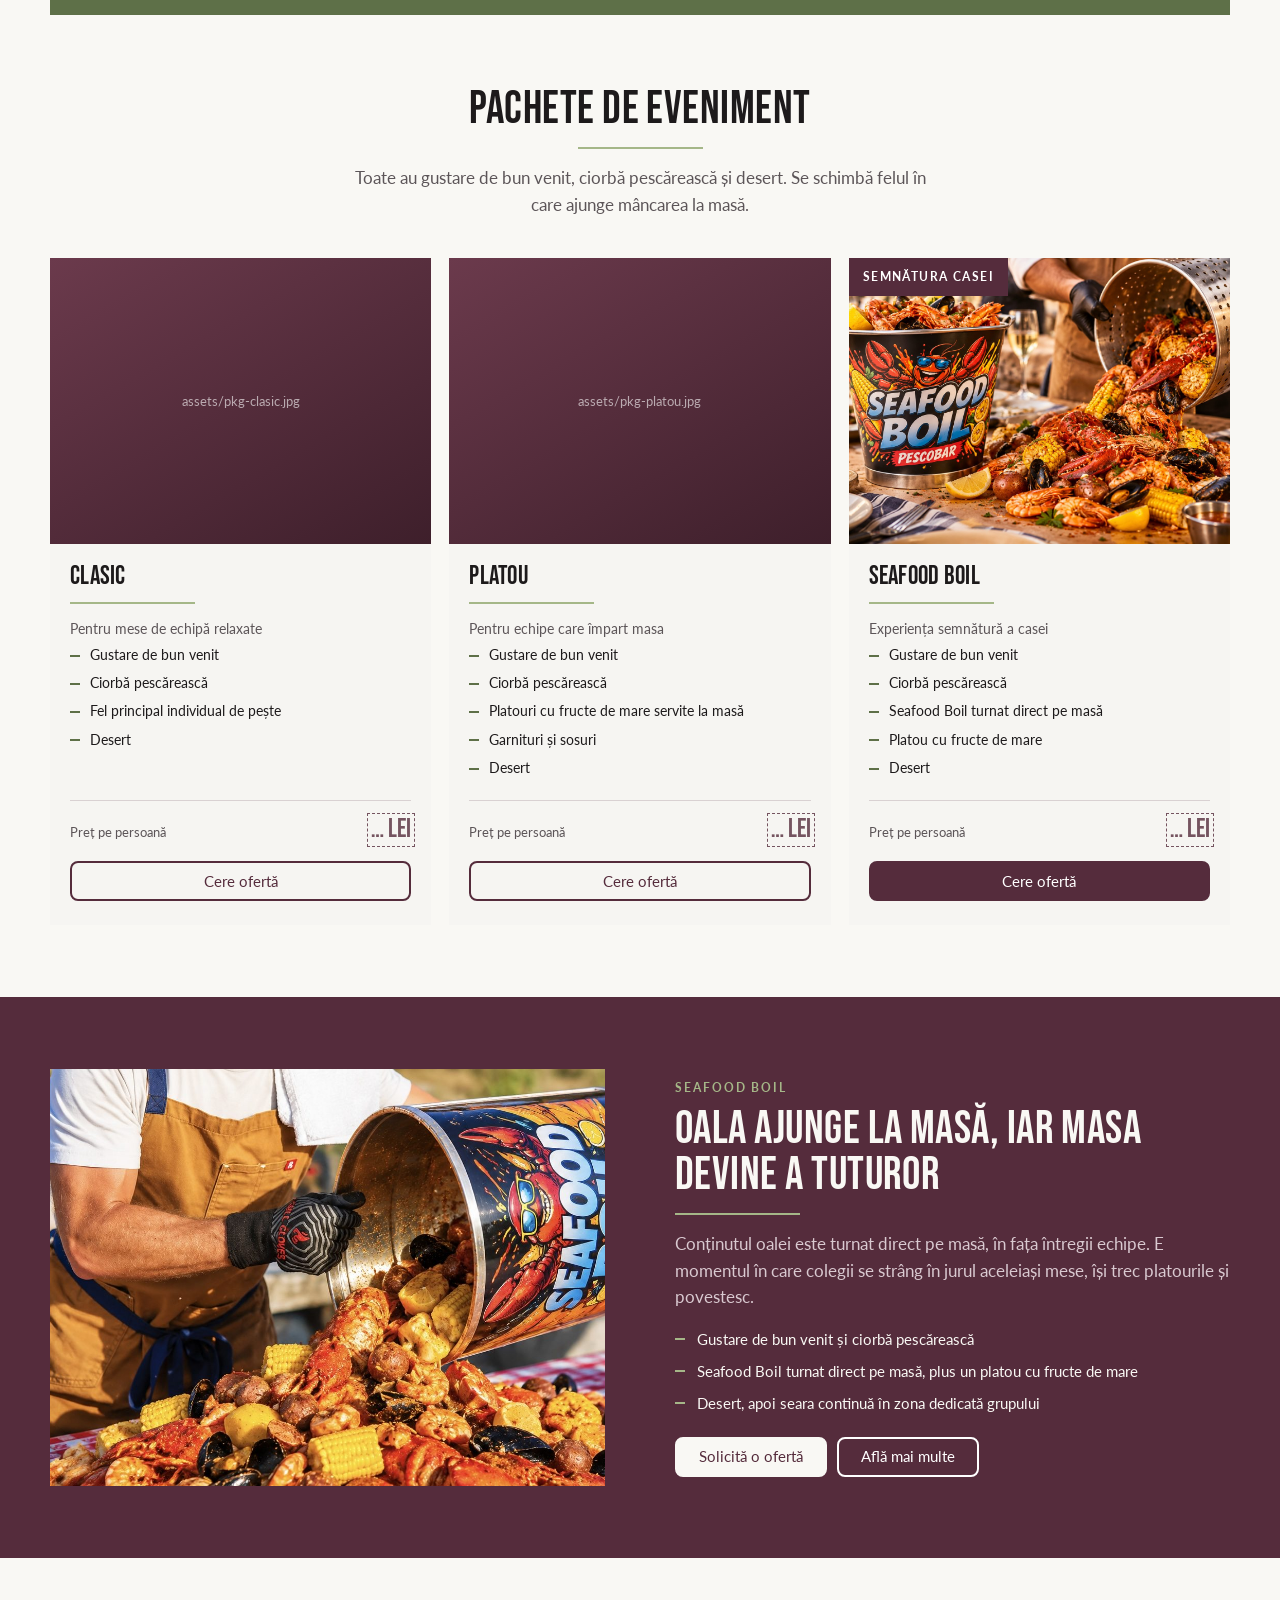
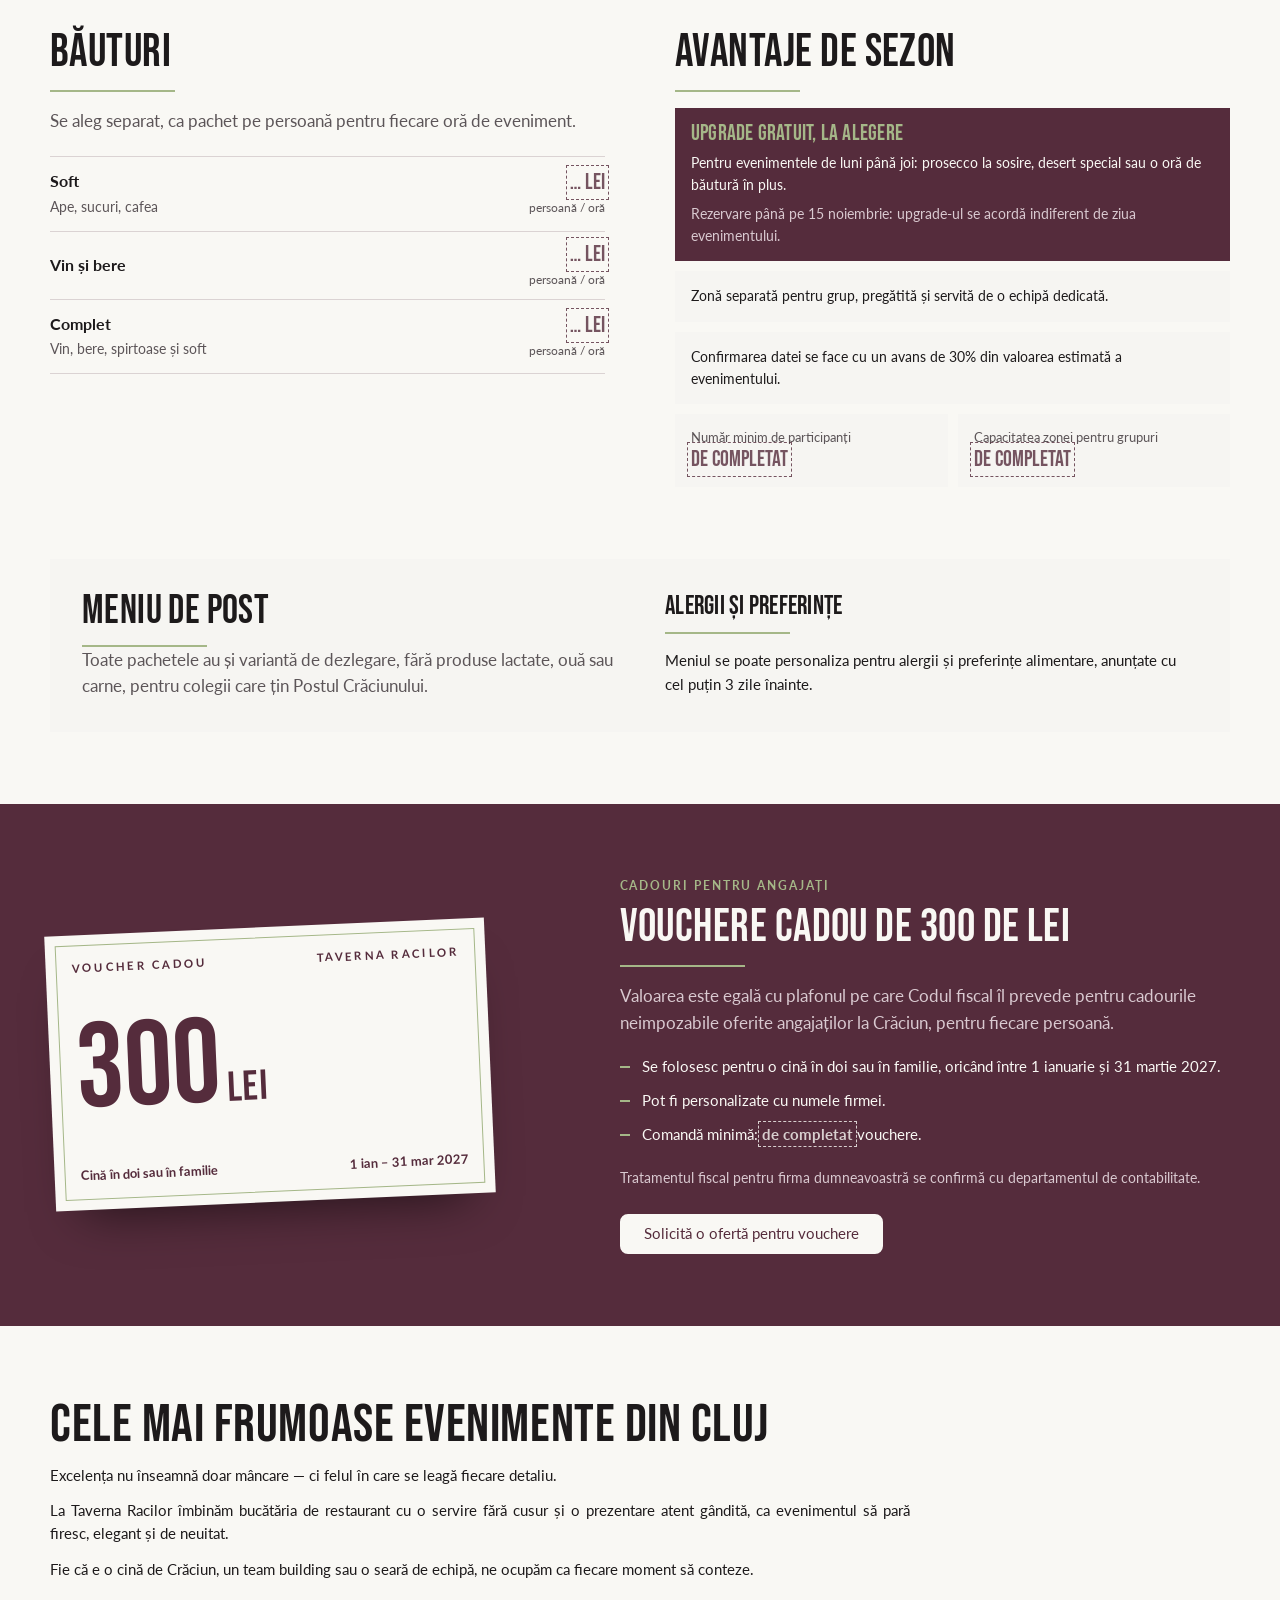
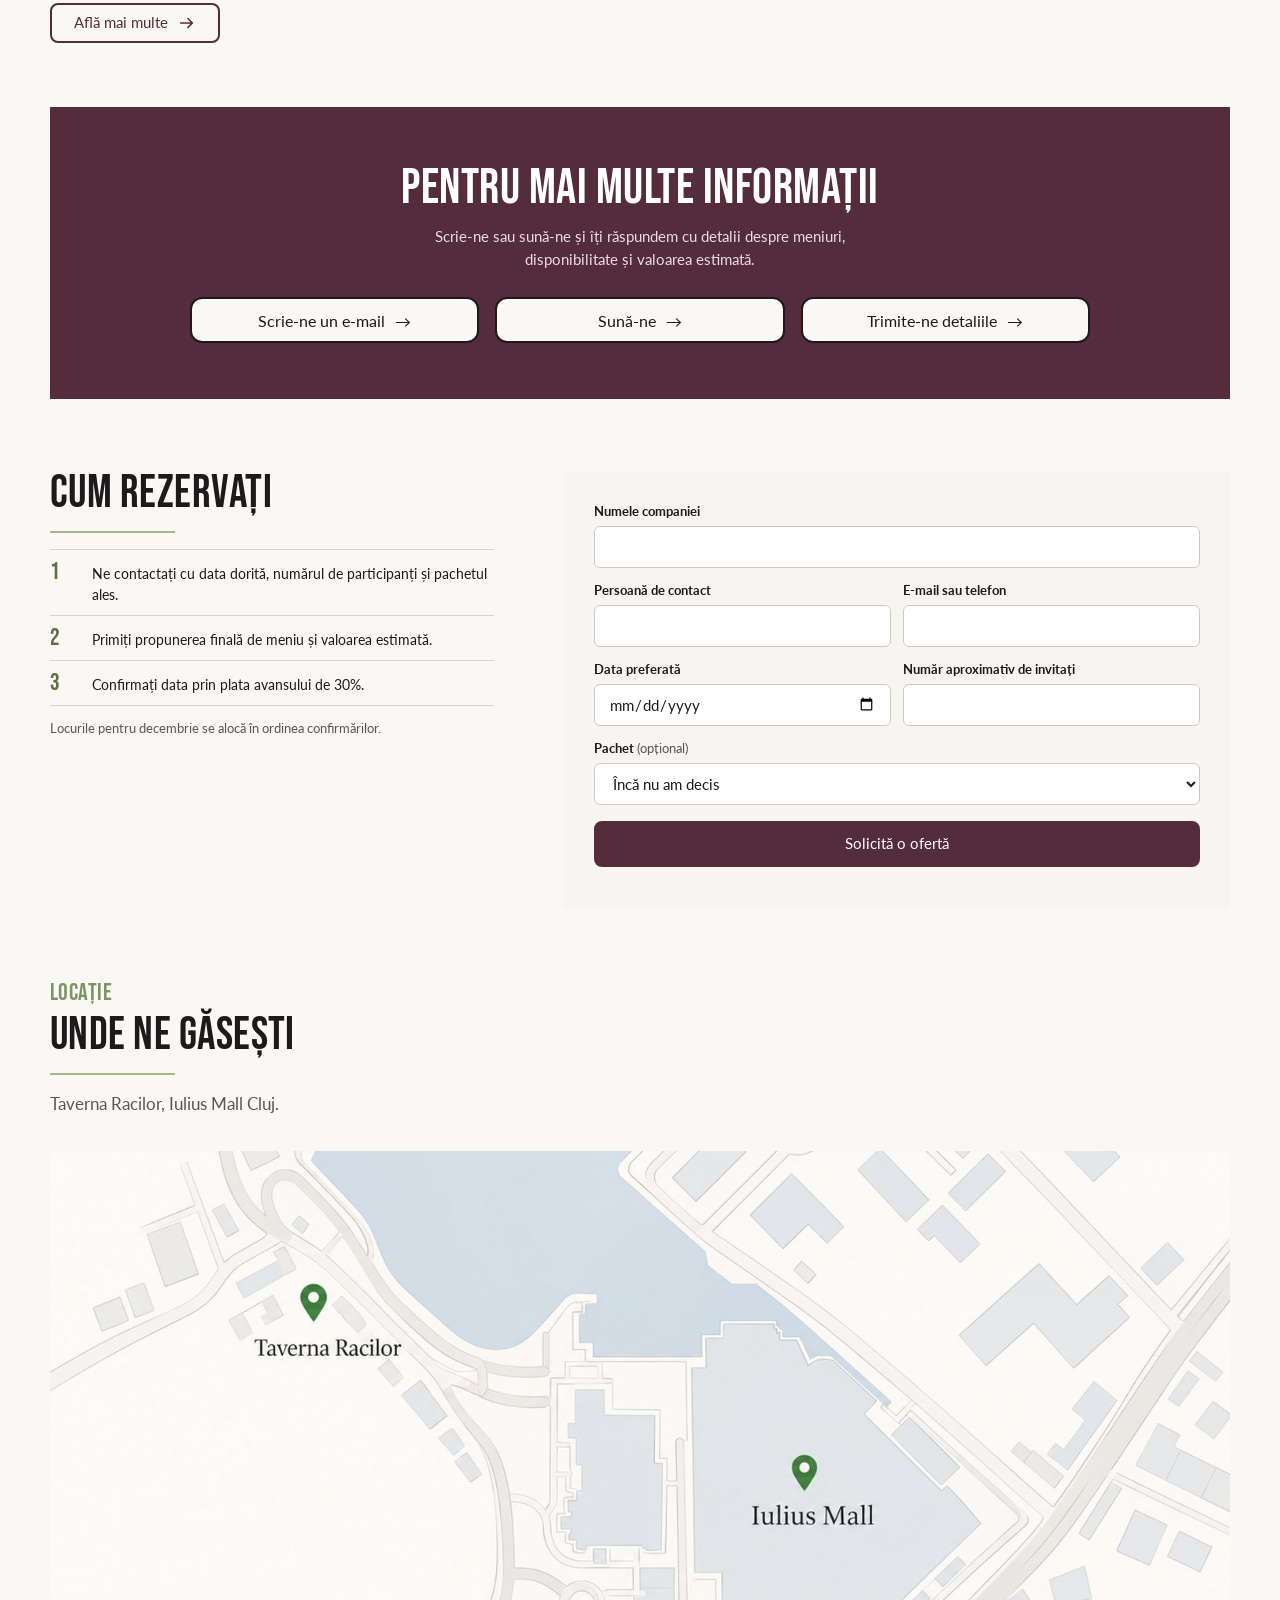
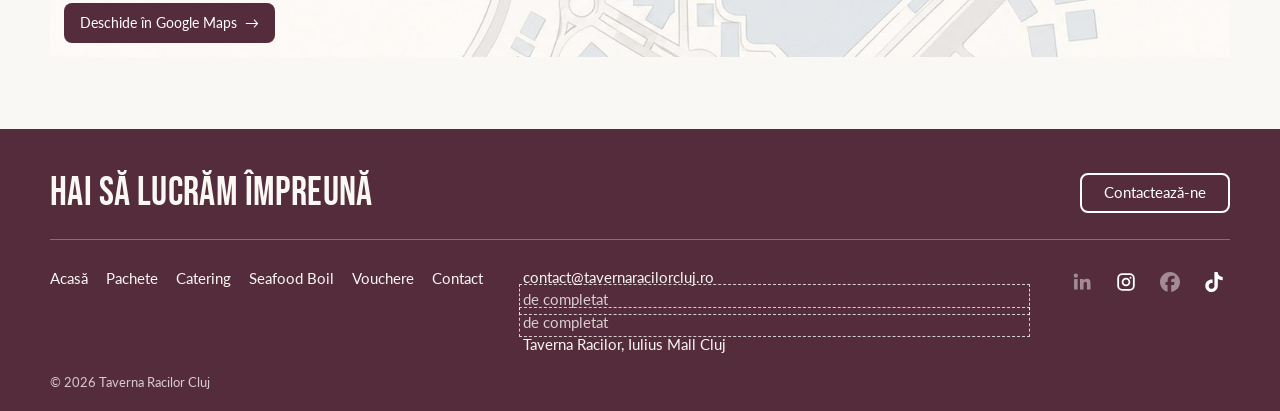
==== commit fb54af40: "Three event cards (drop catering card); 'Pentru mai multe informatii' CTA Co-Authored-By: Claude Son" ====
--- a/index.html
+++ b/index.html
@@ -93,7 +93,7 @@
         <figure><img src="assets/event-private.jpg" alt="Masă lungă pregătită pentru un eveniment privat, cu echipa de servire aliniată" loading="lazy" decoding="async" onerror="this.remove()"></figure>
         <div class="cbody">
           <h3>Private</h3><span class="rule" style="margin:14px 0 16px"></span>
-          <p>Cine intime, petreceri și aniversări importante, în zona dedicată grupurilor. Fără efort, cu o notă personală.</p>
+          <p>Cine intime, aniversări, botezuri și petreceri, în zona dedicată grupurilor sau la voi acasă, cu o notă personală.</p>
           <a class="link" data-go="private" href="#form">Explorează Private</a>
         </div>
       </article>
@@ -103,14 +103,6 @@
           <h3>Nunți</h3><span class="rule" style="margin:14px 0 16px"></span>
           <p>Mâncare excelentă și servire impecabilă pentru o zi pe care n-o veți uita. Adaptat nevoilor voastre, livrat fără cusur.</p>
           <a class="link" data-go="weddings" href="#form">Explorează Nunți</a>
-        </div>
-      </article>
-      <article class="ev rv">
-        <figure><img src="assets/event-nunti.jpg" alt="Masă festivă la un eveniment elegant" loading="lazy" decoding="async" onerror="this.remove()"></figure>
-        <div class="cbody">
-          <h3>Catering</h3><span class="rule" style="margin:14px 0 16px"></span>
-          <p>Aniversări, nunți, botezuri și evenimente acasă: bucătăria noastră, servită cu eleganță oriunde sărbătoriți.</p>
-          <a class="link" href="catering.html">Explorează Catering</a>
         </div>
       </article>
     </div>
@@ -296,8 +288,8 @@
       <a class="btn btn-line" href="#pachete">Află mai multe <svg viewBox="0 0 20 20" fill="none" stroke="currentColor" stroke-width="1.8" stroke-linecap="round" stroke-linejoin="round" aria-hidden="true"><path d="M3 10h13M11 5l5 5-5 5"/></svg></a>
     </div>
     <div class="ready rv">
-      <h2>Gata să începem?</h2>
-      <p>Orice eveniment reușit începe cu o conversație. Spune-ne ce plănuiești și ne ocupăm noi de restul.</p>
+      <h2>Pentru mai multe informații</h2>
+      <p>Scrie-ne sau sună-ne și îți răspundem cu detalii despre meniuri, disponibilitate și valoarea estimată.</p>
       <div class="ready-btns">
         <a class="rbtn" data-link="mail" data-val="email" data-keep href="#form">Scrie-ne un e-mail <i>→</i></a>
         <a class="rbtn" data-link="tel" data-val="phone" data-keep href="#form">Sună-ne <i>→</i></a>
--- a/assets/style.css
+++ b/assets/style.css
@@ -517,3 +517,8 @@
 .fsoc{gap:12px}
 .copy{margin-top:16px;font-size:13px;color:var(--on-plum-muted)}
 @media(max-width:760px){.contact .fhead h2{font-size:24px}.contact .fhead .btn{min-height:34px;padding:0 14px}.fcol{gap:12px}}
+
+.mtile figure{aspect-ratio:3/1}
+@media(min-width:1100px){.mtile figure{aspect-ratio:2.6/1}}
+
+@media(min-width:900px){.evgrid{grid-template-columns:repeat(3,1fr)}}
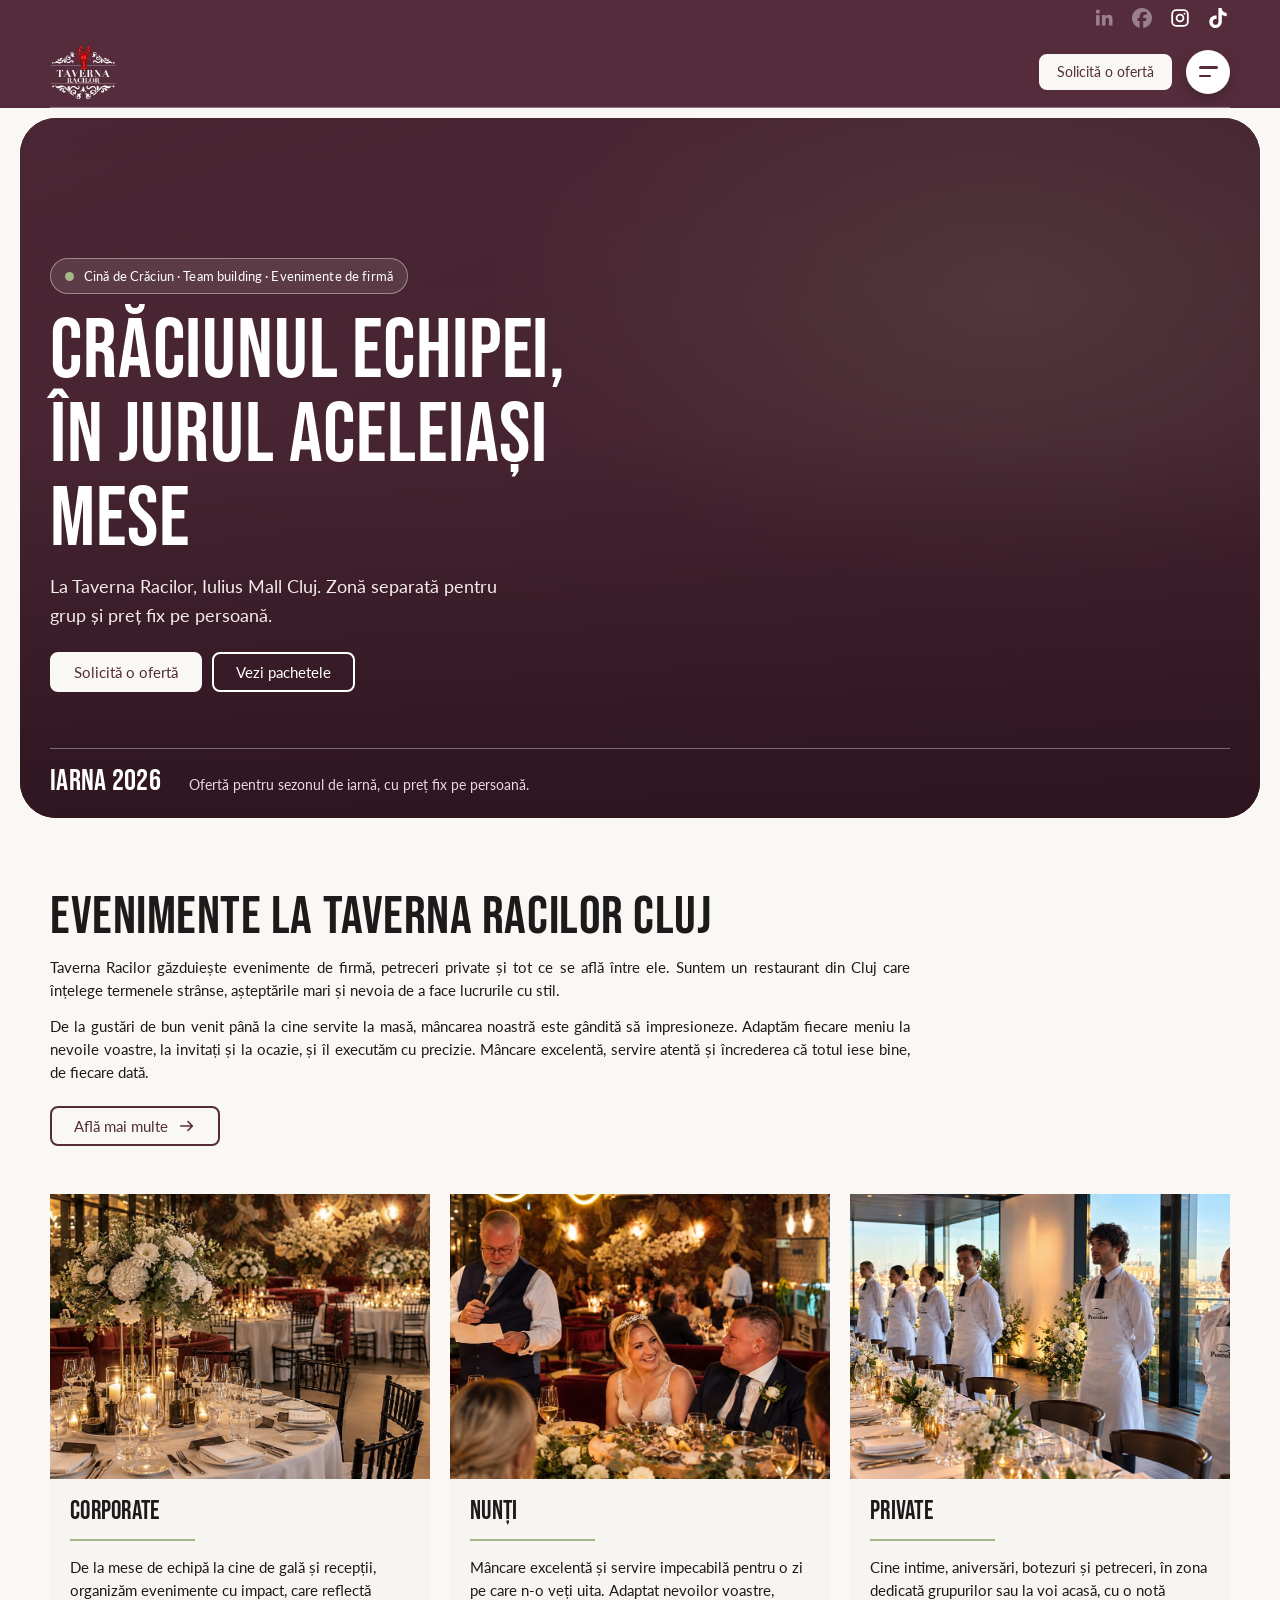
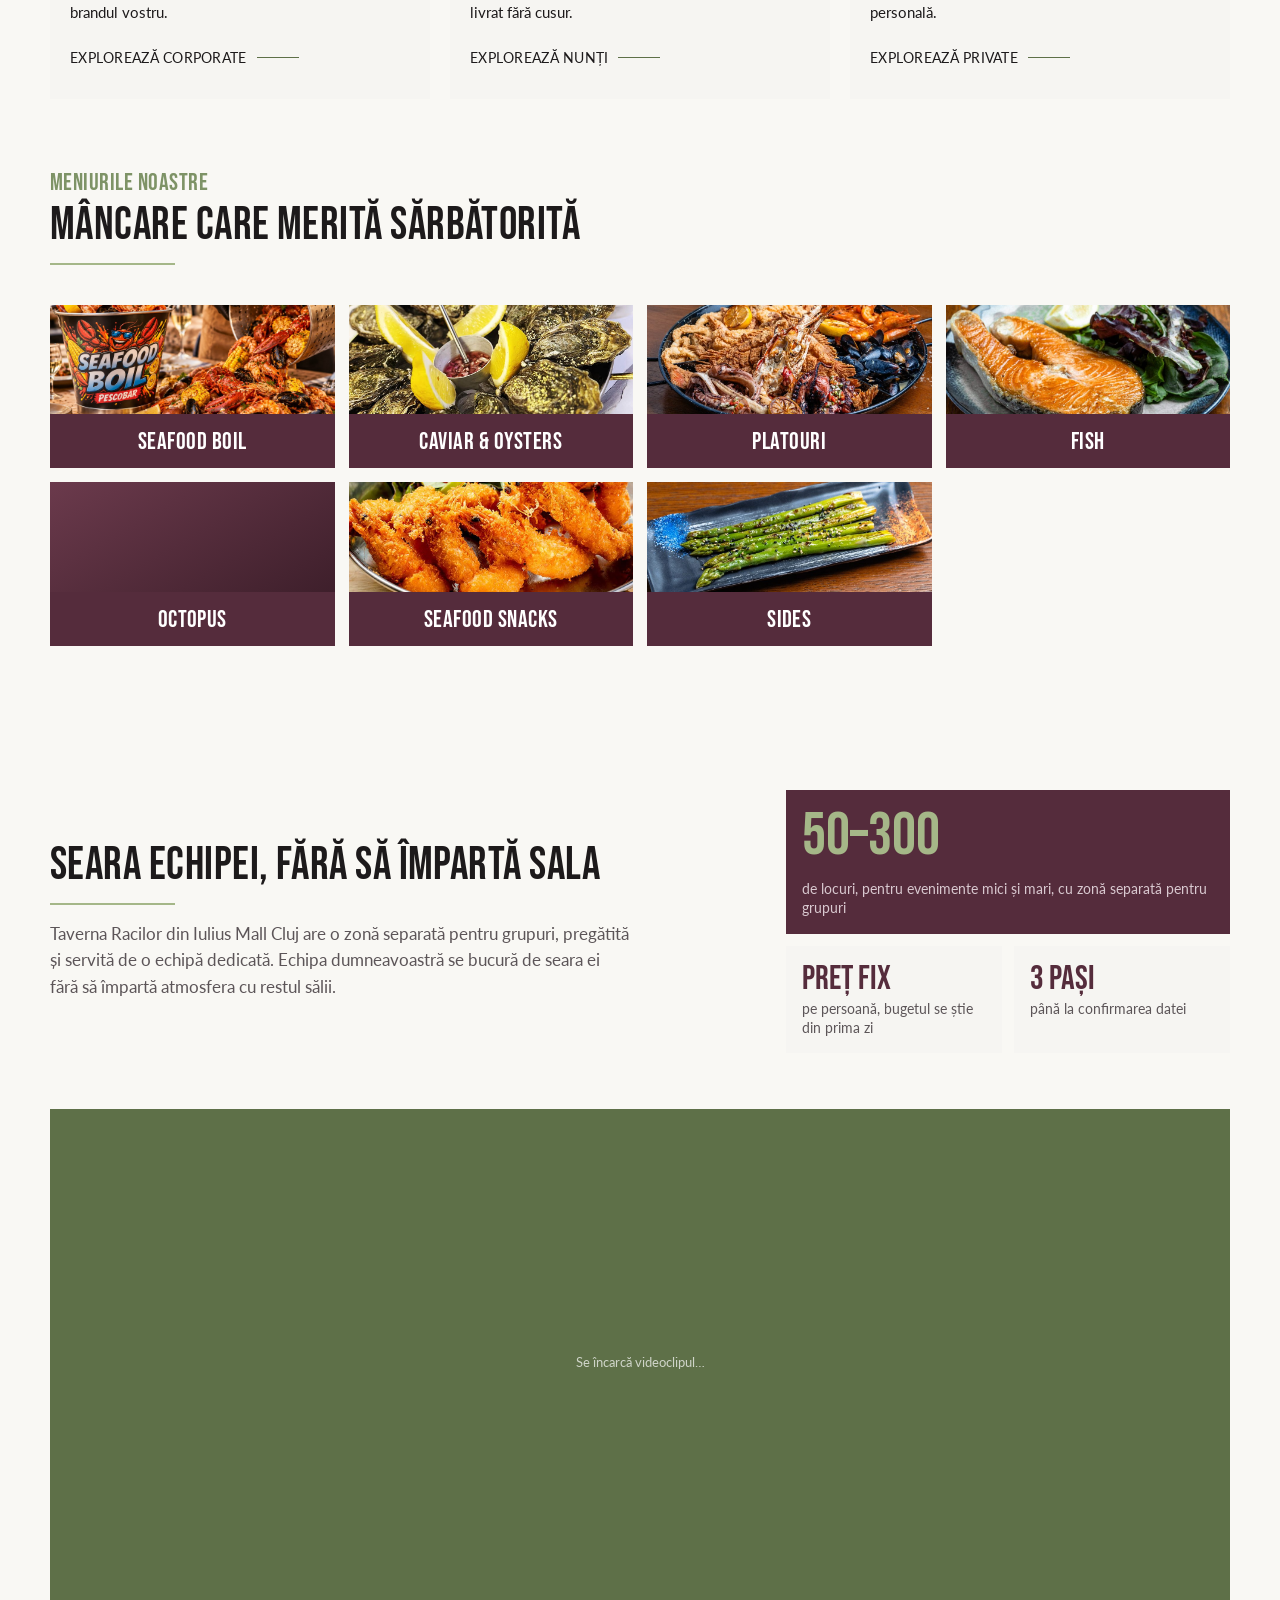
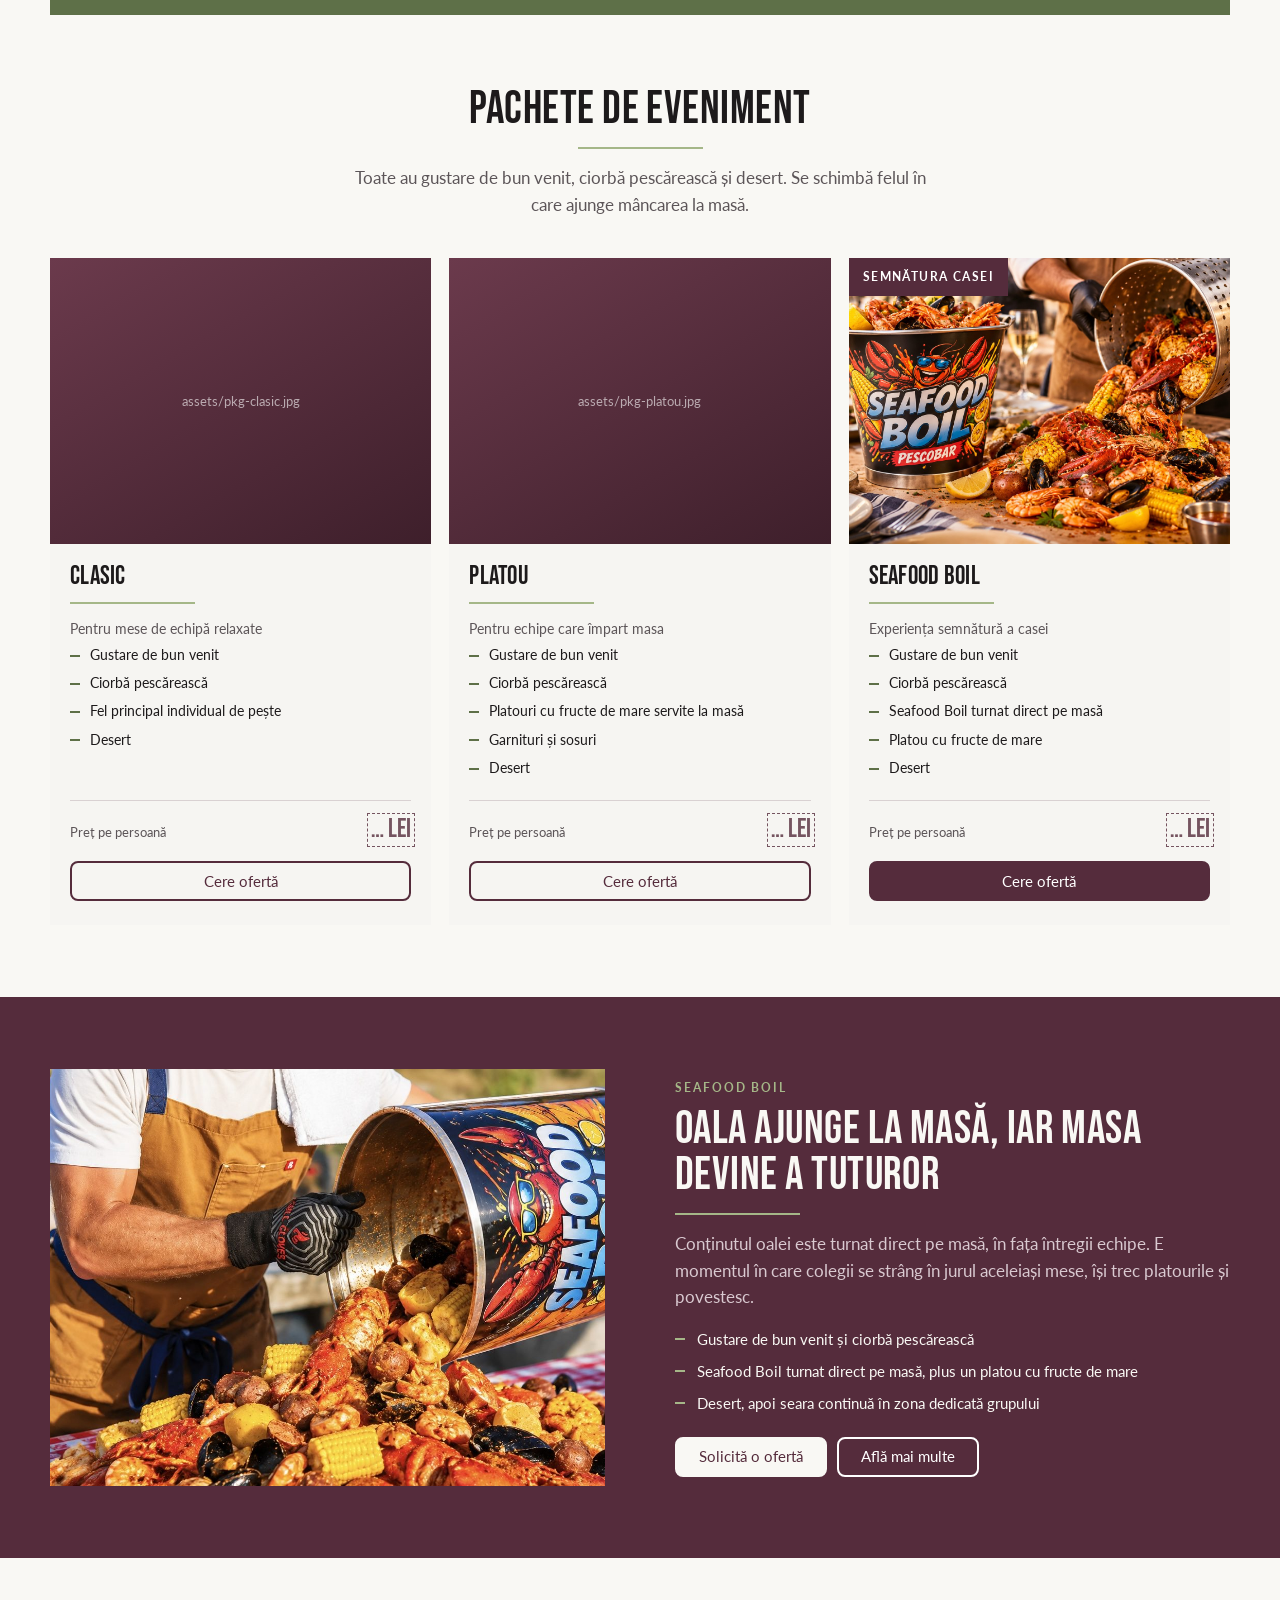
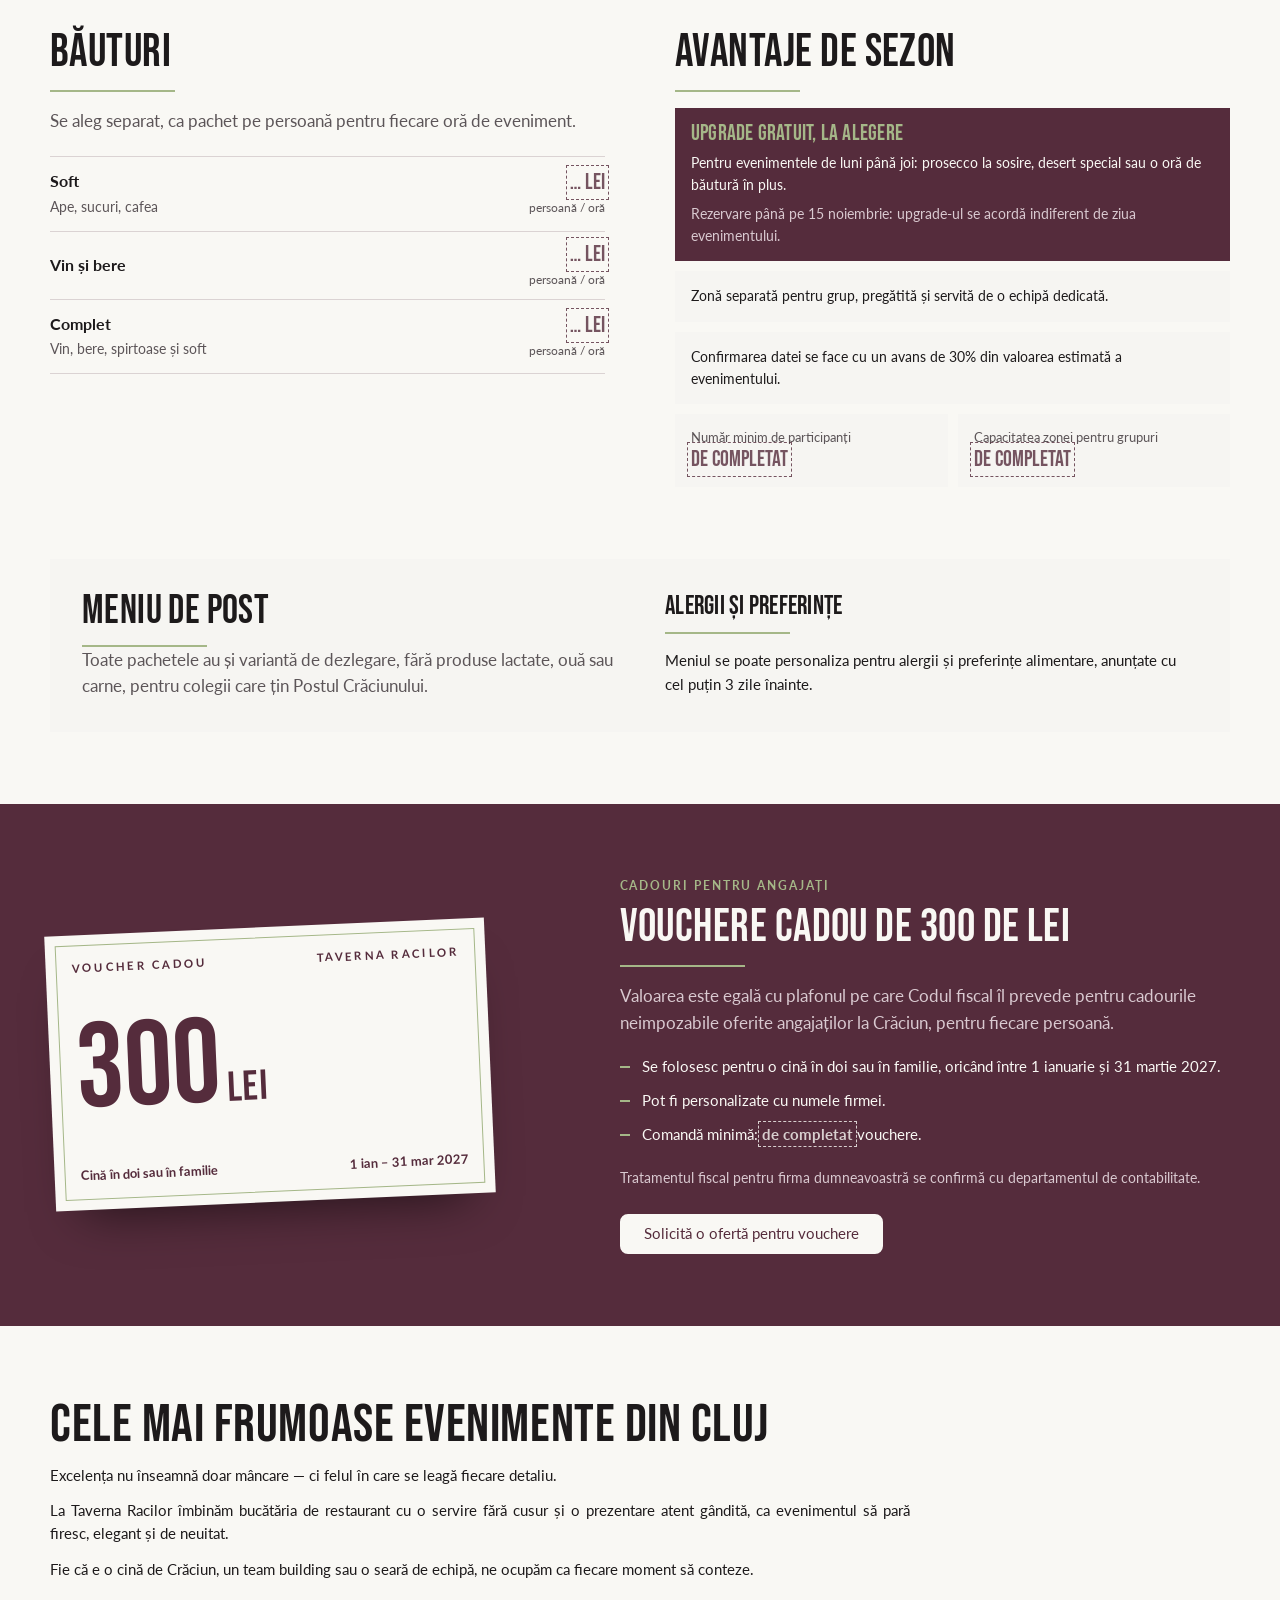
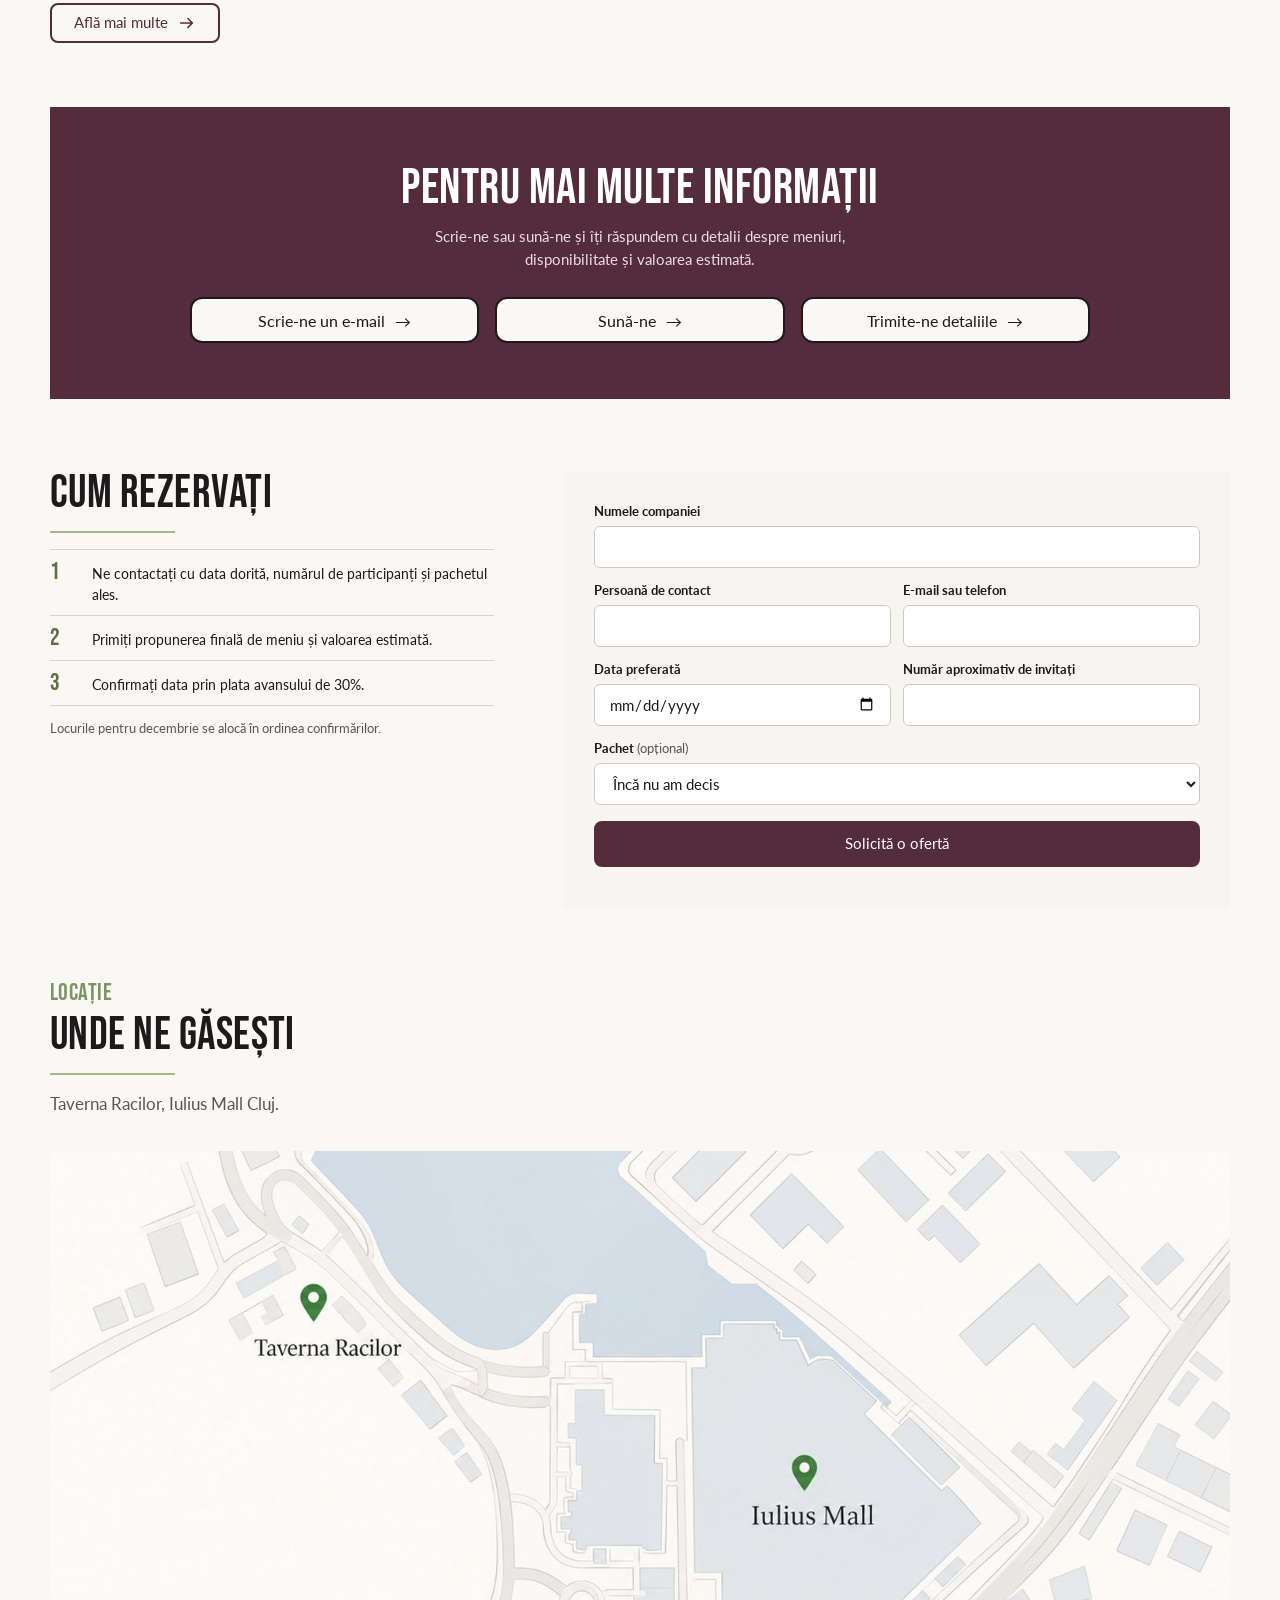
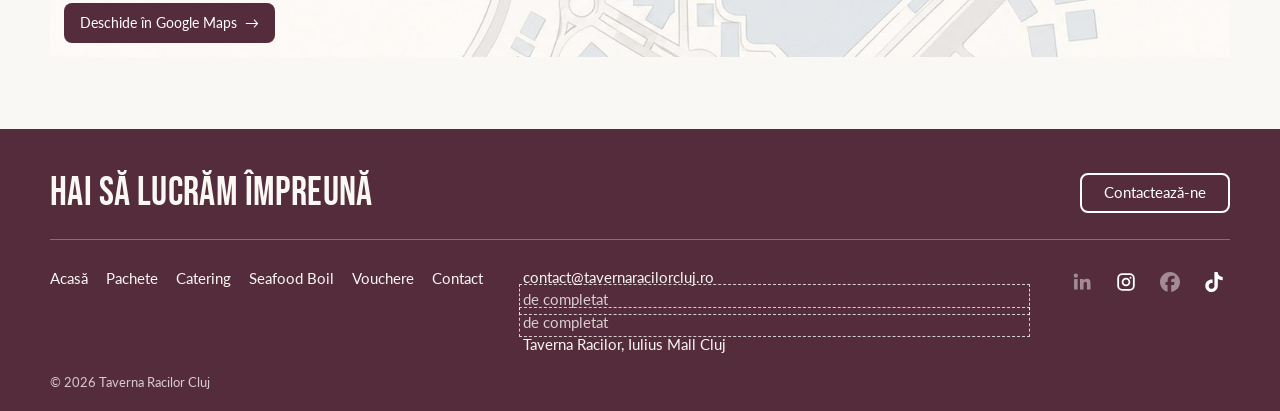
==== commit 60acccf3: "Event cards order like London Kitchen: Corporate, Nunti, Private Co-Authored-By: Claude Sonnet 5.5 <" ====
--- a/index.html
+++ b/index.html
@@ -90,19 +90,19 @@
         </div>
       </article>
       <article class="ev rv">
+        <figure><img src="assets/event-nunti.jpg" alt="Discurs la masa mirilor într-un restaurant luminat cald" loading="lazy" decoding="async" onerror="this.remove()"></figure>
+        <div class="cbody">
+          <h3>Nunți</h3><span class="rule" style="margin:14px 0 16px"></span>
+          <p>Mâncare excelentă și servire impecabilă pentru o zi pe care n-o veți uita. Adaptat nevoilor voastre, livrat fără cusur.</p>
+          <a class="link" data-go="weddings" href="#form">Explorează Nunți</a>
+        </div>
+      </article>
+      <article class="ev rv">
         <figure><img src="assets/event-private.jpg" alt="Masă lungă pregătită pentru un eveniment privat, cu echipa de servire aliniată" loading="lazy" decoding="async" onerror="this.remove()"></figure>
         <div class="cbody">
           <h3>Private</h3><span class="rule" style="margin:14px 0 16px"></span>
           <p>Cine intime, aniversări, botezuri și petreceri, în zona dedicată grupurilor sau la voi acasă, cu o notă personală.</p>
           <a class="link" data-go="private" href="#form">Explorează Private</a>
-        </div>
-      </article>
-      <article class="ev rv">
-        <figure><img src="assets/event-nunti.jpg" alt="Discurs la masa mirilor într-un restaurant luminat cald" loading="lazy" decoding="async" onerror="this.remove()"></figure>
-        <div class="cbody">
-          <h3>Nunți</h3><span class="rule" style="margin:14px 0 16px"></span>
-          <p>Mâncare excelentă și servire impecabilă pentru o zi pe care n-o veți uita. Adaptat nevoilor voastre, livrat fără cusur.</p>
-          <a class="link" data-go="weddings" href="#form">Explorează Nunți</a>
         </div>
       </article>
     </div>
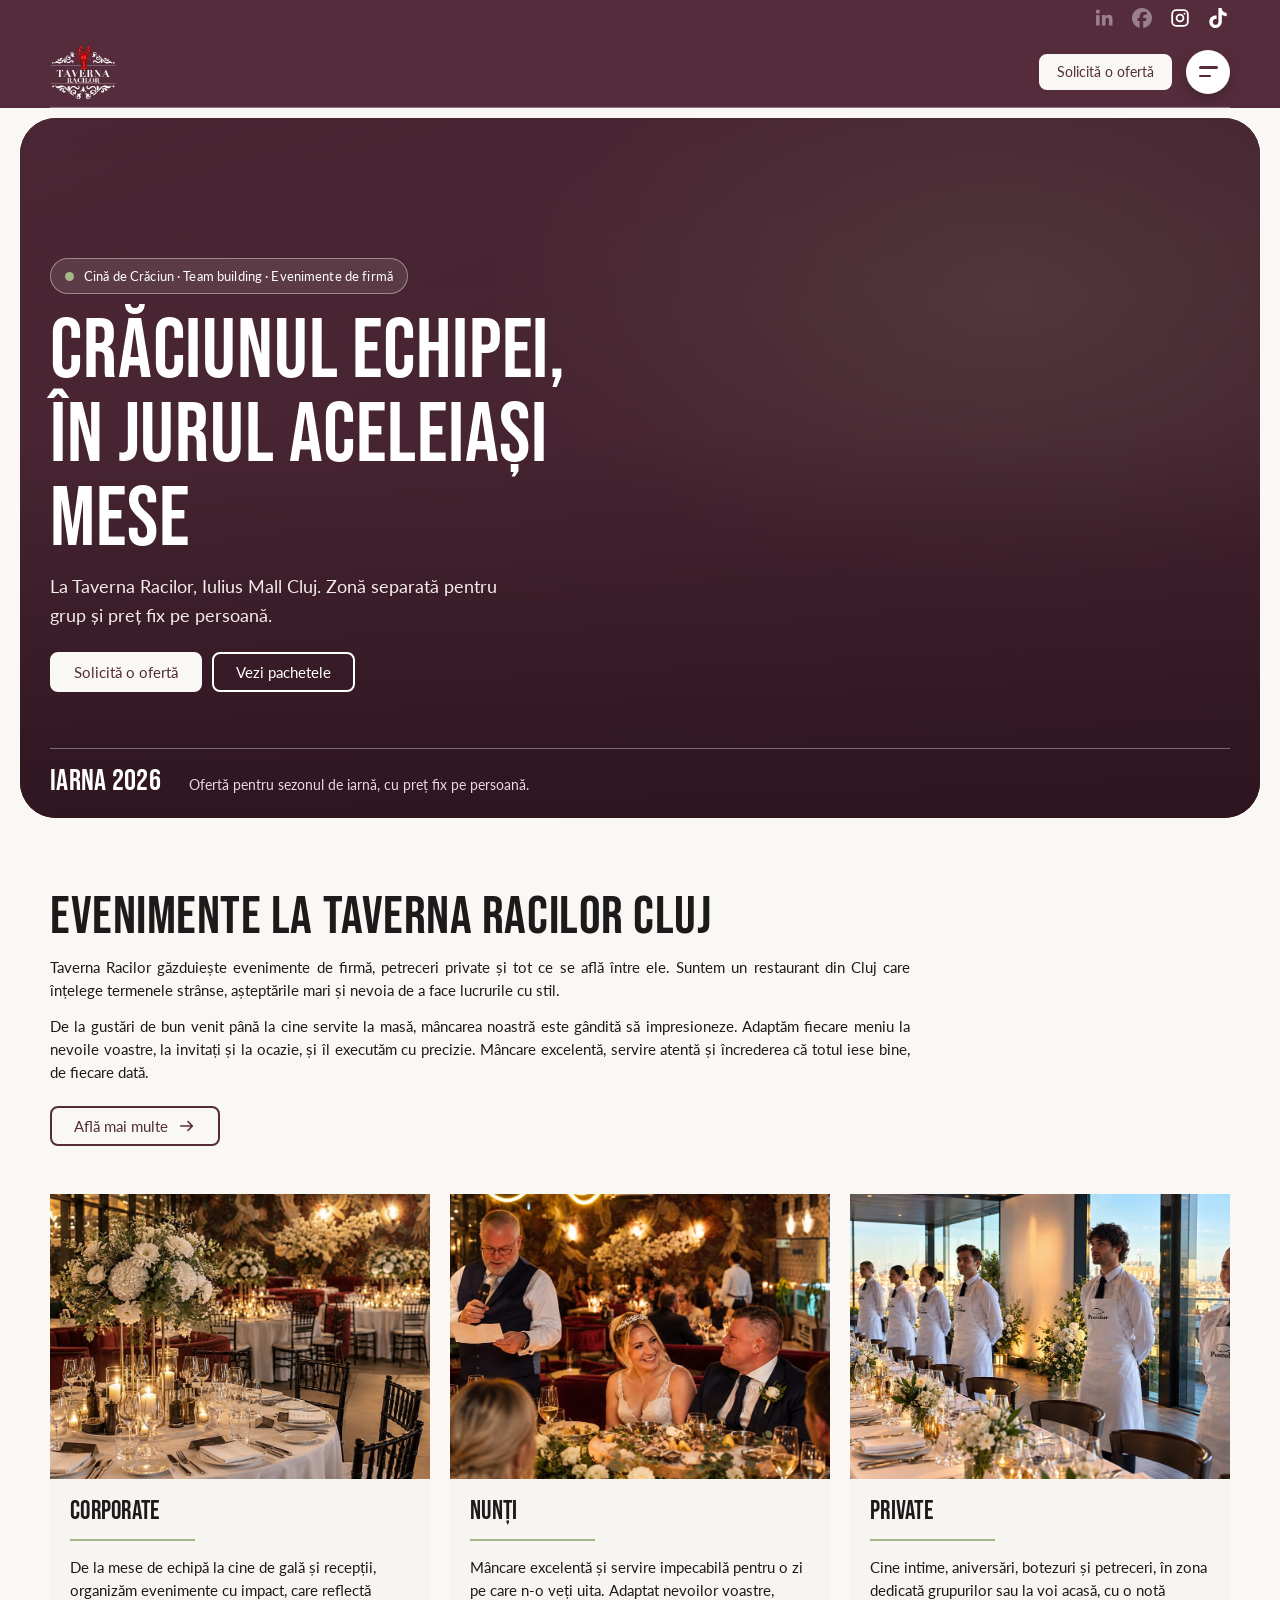
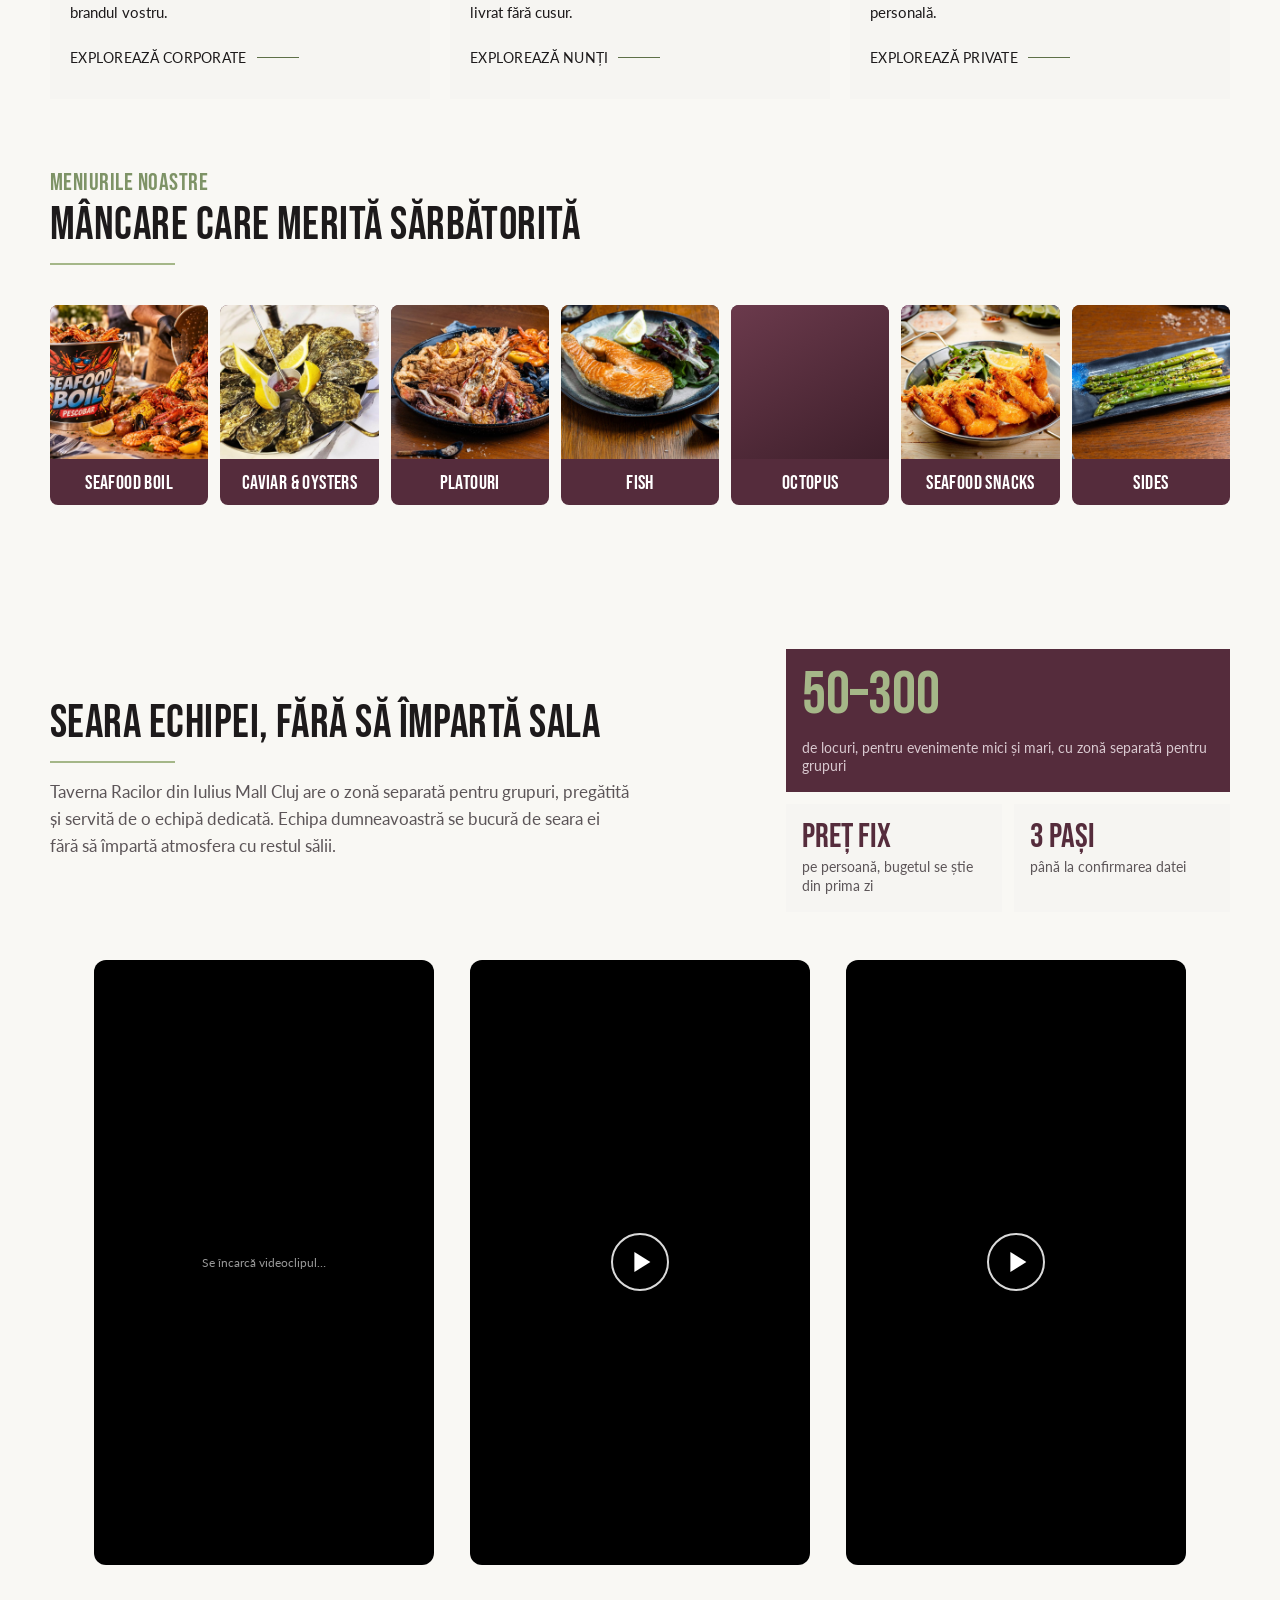
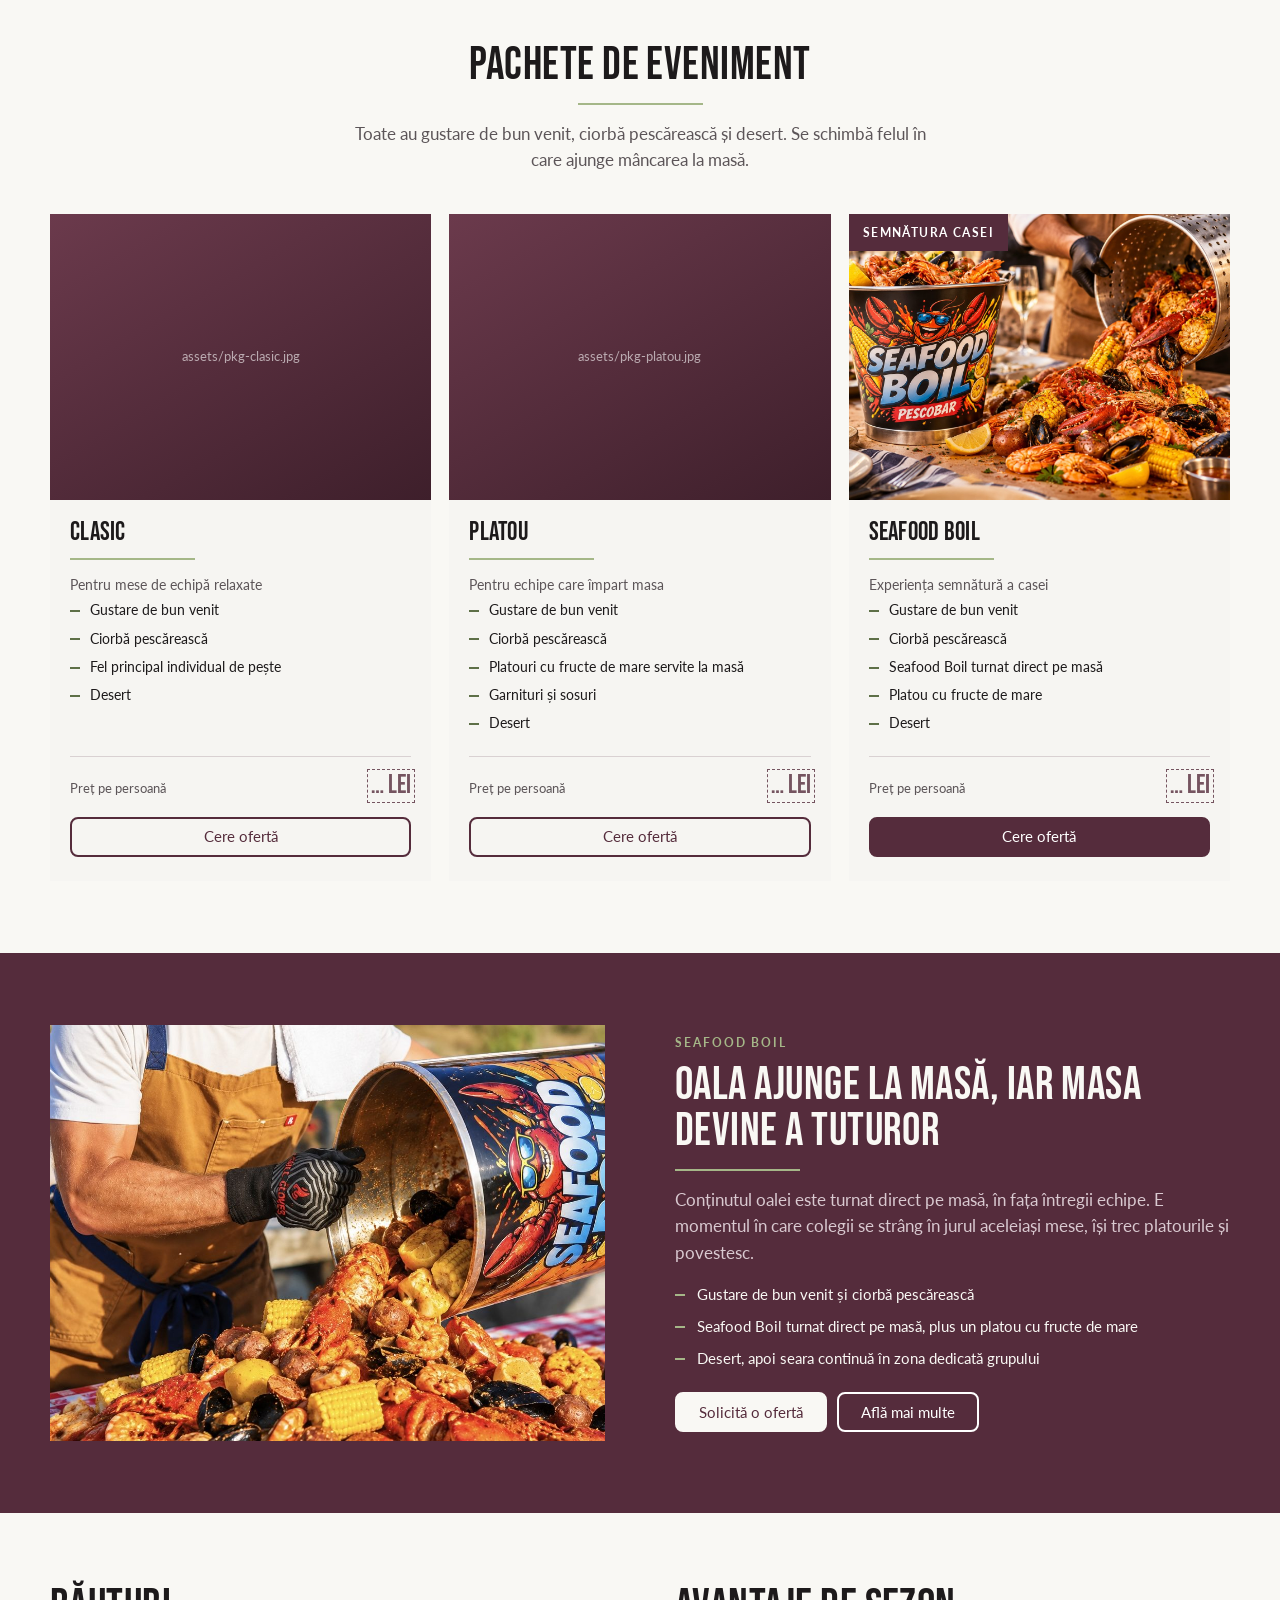
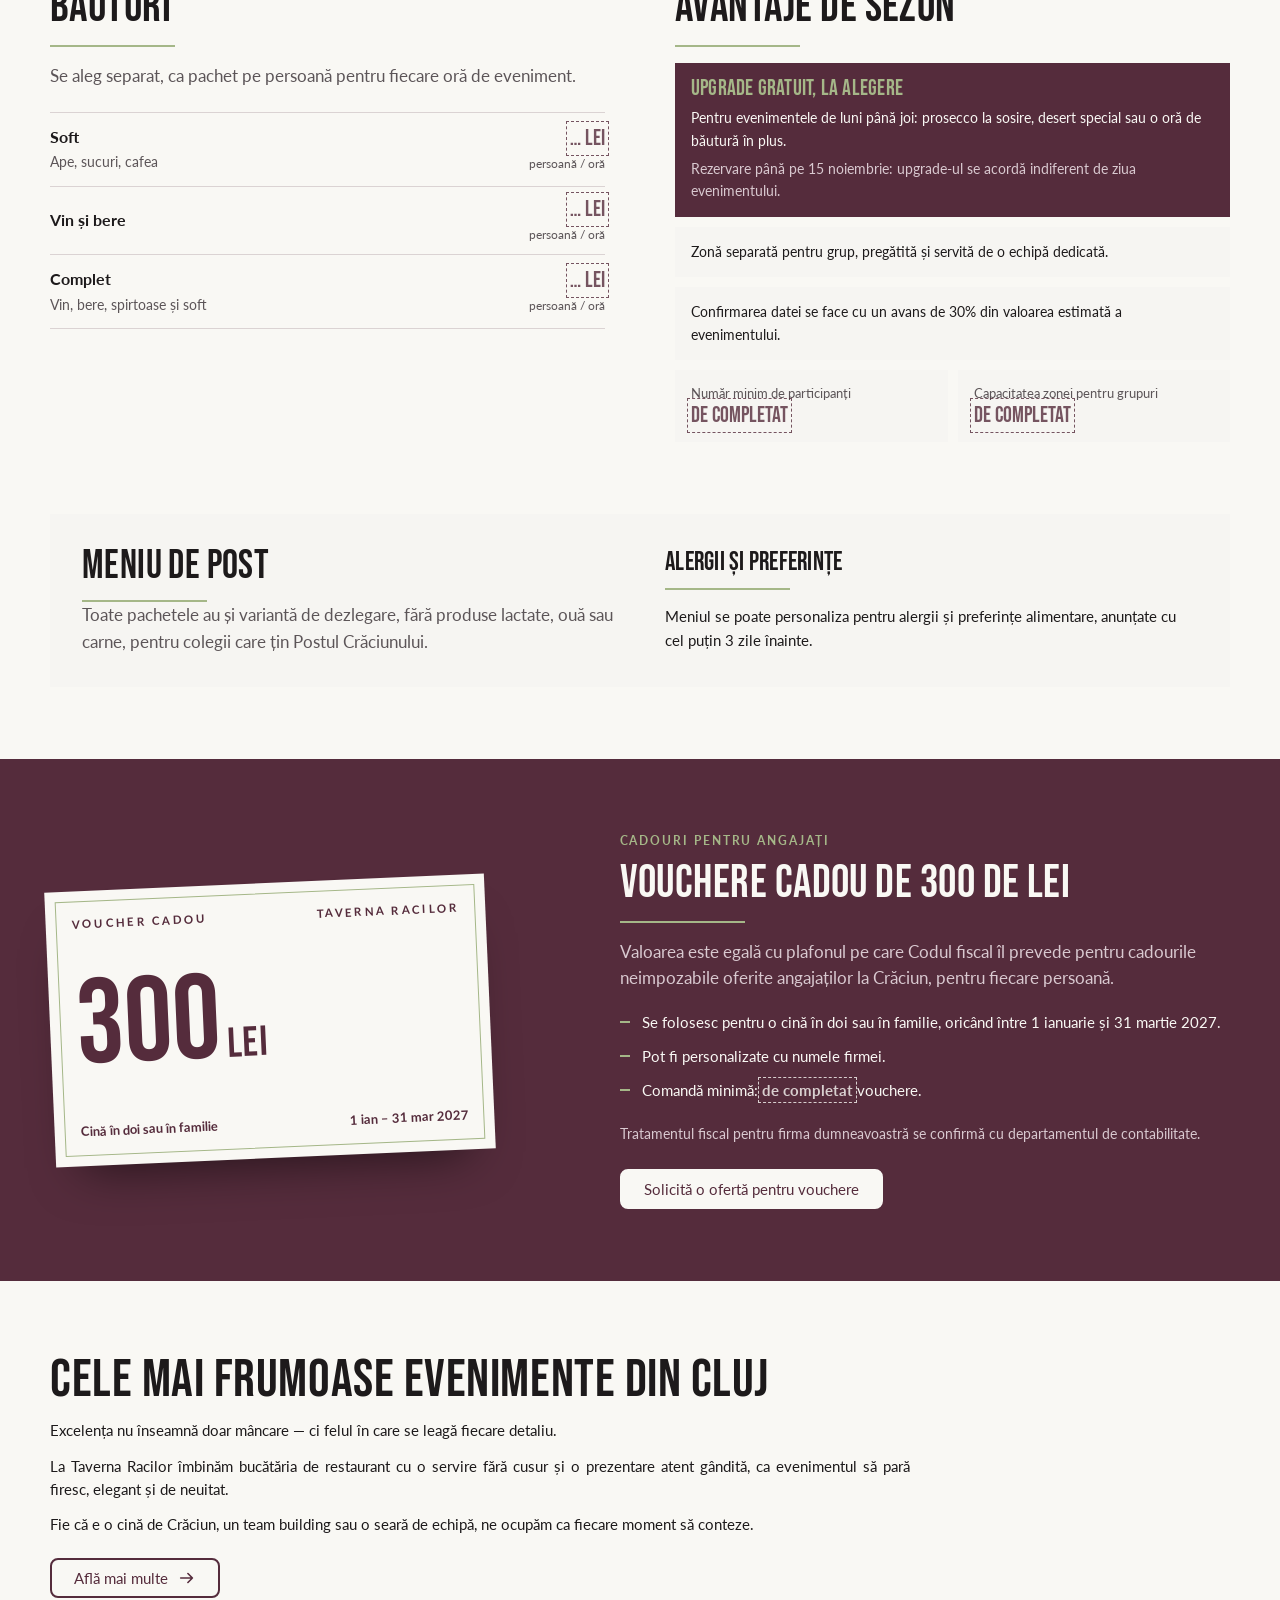
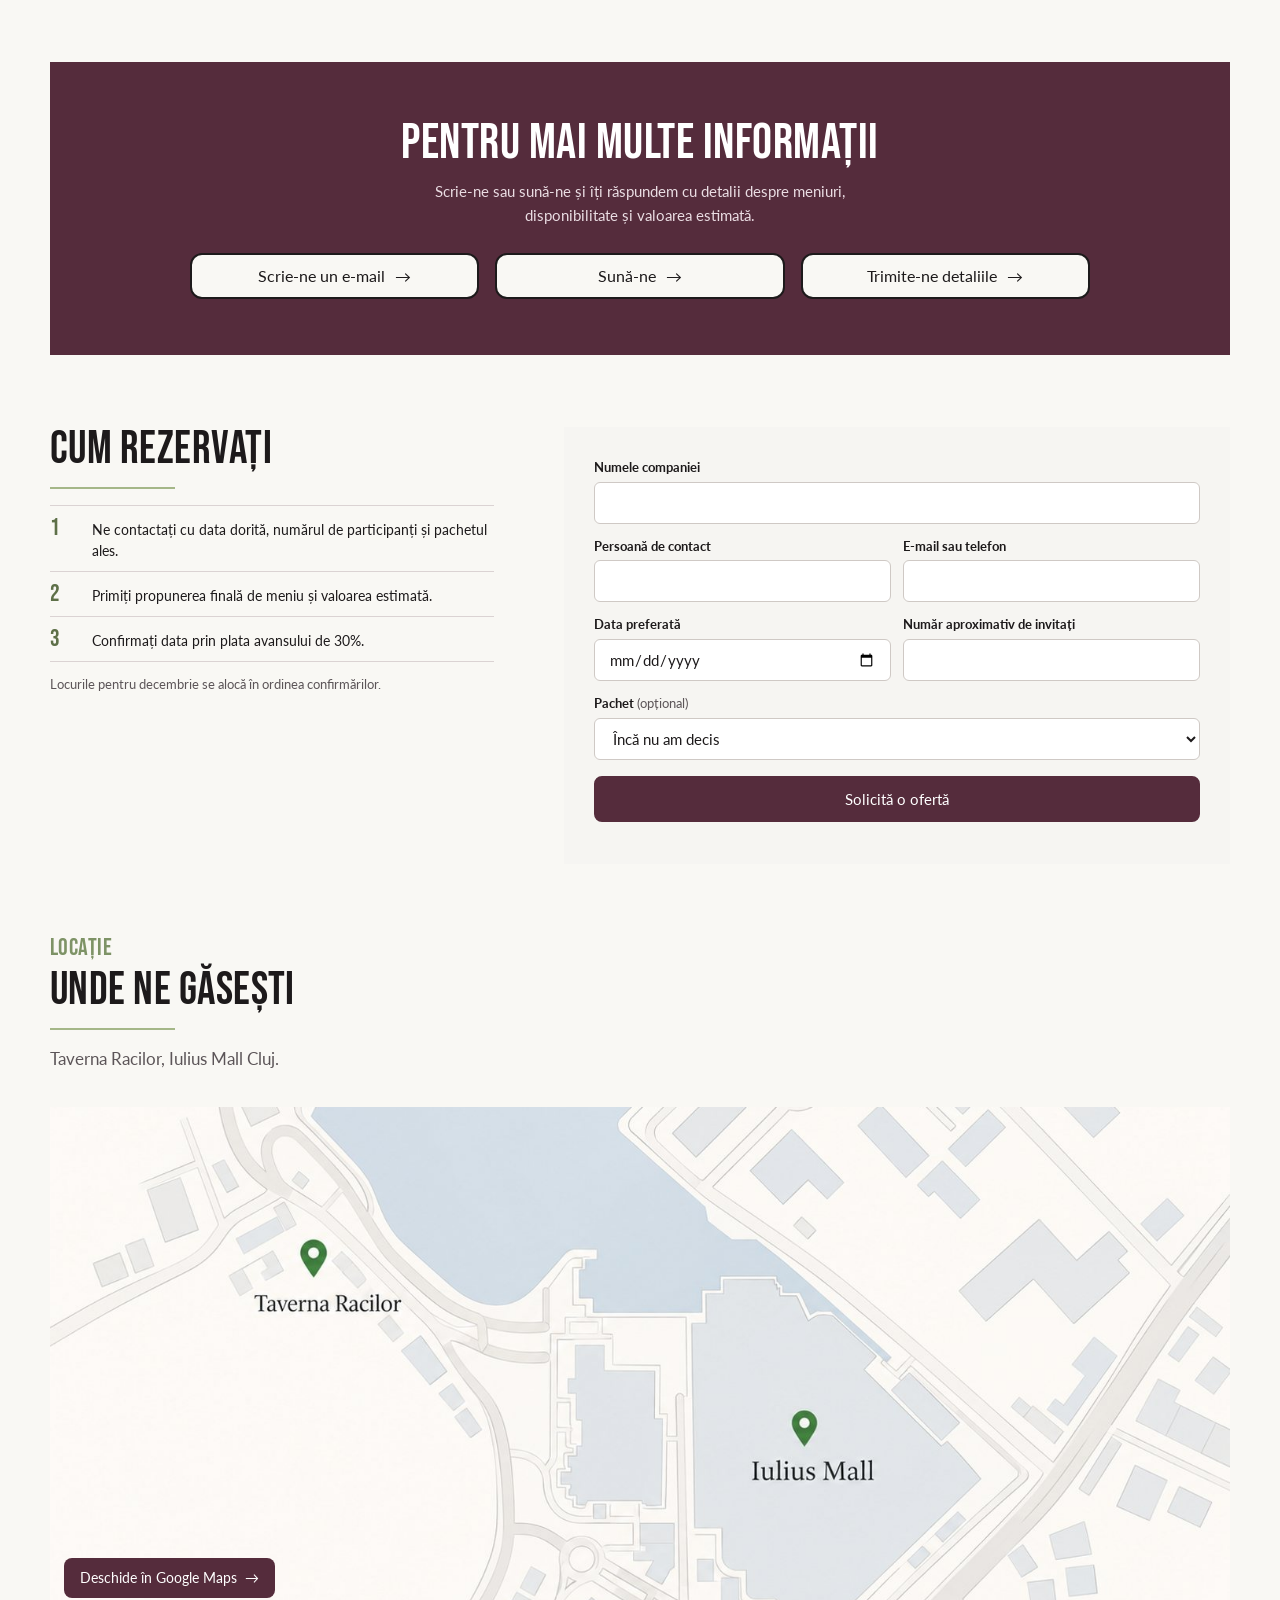
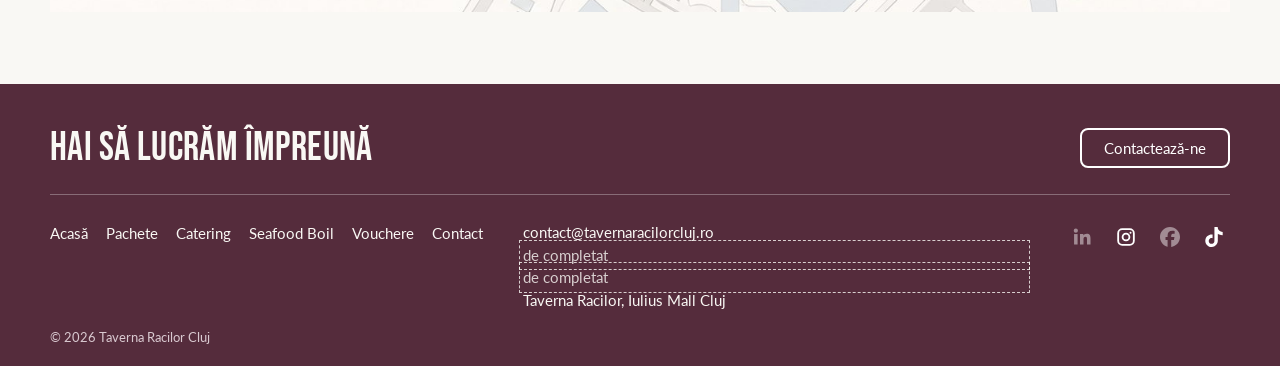
==== commit d733a9d6: "Three vertical videos row with two black placeholders Co-Authored-By: Claude Sonnet 5.5 <noreply@ant" ====
--- a/index.html
+++ b/index.html
@@ -141,9 +141,11 @@
         <div class="fact"><strong>3 pași</strong><span>până la confirmarea datei</span></div>
       </div>
     </div>
-    <div class="stages">
-      <div class="stage s2 rv"><span class="note">Se încarcă videoclipul…</span>
+    <div class="vrow">
+      <div class="vcell rv"><span class="note">Se încarcă videoclipul…</span>
         <video muted loop playsinline preload="none" aria-label="Videoclip cu Seafood Boil, Taverna Racilor" data-lazy><source src="assets/video-2.mp4" type="video/mp4"></video></div>
+      <div class="vcell vsoon rv" role="img" aria-label="Videoclip în curând"><span class="vplay"></span></div>
+      <div class="vcell vsoon rv" role="img" aria-label="Videoclip în curând"><span class="vplay"></span></div>
     </div>
   </div>
 </section>
--- a/assets/style.css
+++ b/assets/style.css
@@ -522,3 +522,24 @@
 @media(min-width:1100px){.mtile figure{aspect-ratio:2.6/1}}
 
 @media(min-width:900px){.evgrid{grid-template-columns:repeat(3,1fr)}}
+
+/* menu tiles on desktop: one row of 7 near-square photos, like London Kitchen */
+@media(min-width:1100px){
+  .mgrid{grid-template-columns:repeat(7,1fr);gap:12px}
+  .mtile{border-radius:8px;overflow:hidden}
+  .mtile figure{aspect-ratio:1/.97}
+  .mlabel{font-size:20px;padding:14px 6px 12px}
+}
+@media(min-width:640px) and (max-width:1099px){.mtile figure{aspect-ratio:2/1}}
+
+/* three vertical videos with space between them */
+.vrow{display:flex;gap:14px;margin-top:clamp(28px,4vw,48px);overflow-x:auto;scroll-snap-type:x mandatory;padding-bottom:6px;scrollbar-width:none}
+.vrow::-webkit-scrollbar{display:none}
+.vcell{position:relative;flex:0 0 62%;max-width:280px;aspect-ratio:9/16;overflow:hidden;background:#000;border-radius:12px;scroll-snap-align:start;isolation:isolate}
+@media(min-width:760px){.vrow{overflow:visible;justify-content:center;gap:clamp(18px,3vw,36px)}.vcell{flex:1 1 0;max-width:340px}}
+.vcell video{position:absolute;inset:0;width:100%;height:100%;object-fit:cover;opacity:0;transition:opacity .6s}
+.vcell video.vready{opacity:1}
+.vcell .note{position:absolute;inset:0;display:grid;place-items:center;color:rgba(255,255,255,.6);font-size:12px;z-index:-1}
+.vsoon{display:grid;place-items:center}
+.vplay{width:58px;height:58px;border-radius:50%;border:2px solid rgba(255,255,255,.85);position:relative}
+.vplay::after{content:"";position:absolute;left:50%;top:50%;transform:translate(-35%,-50%);border-style:solid;border-width:10px 0 10px 16px;border-color:transparent transparent transparent #fff}
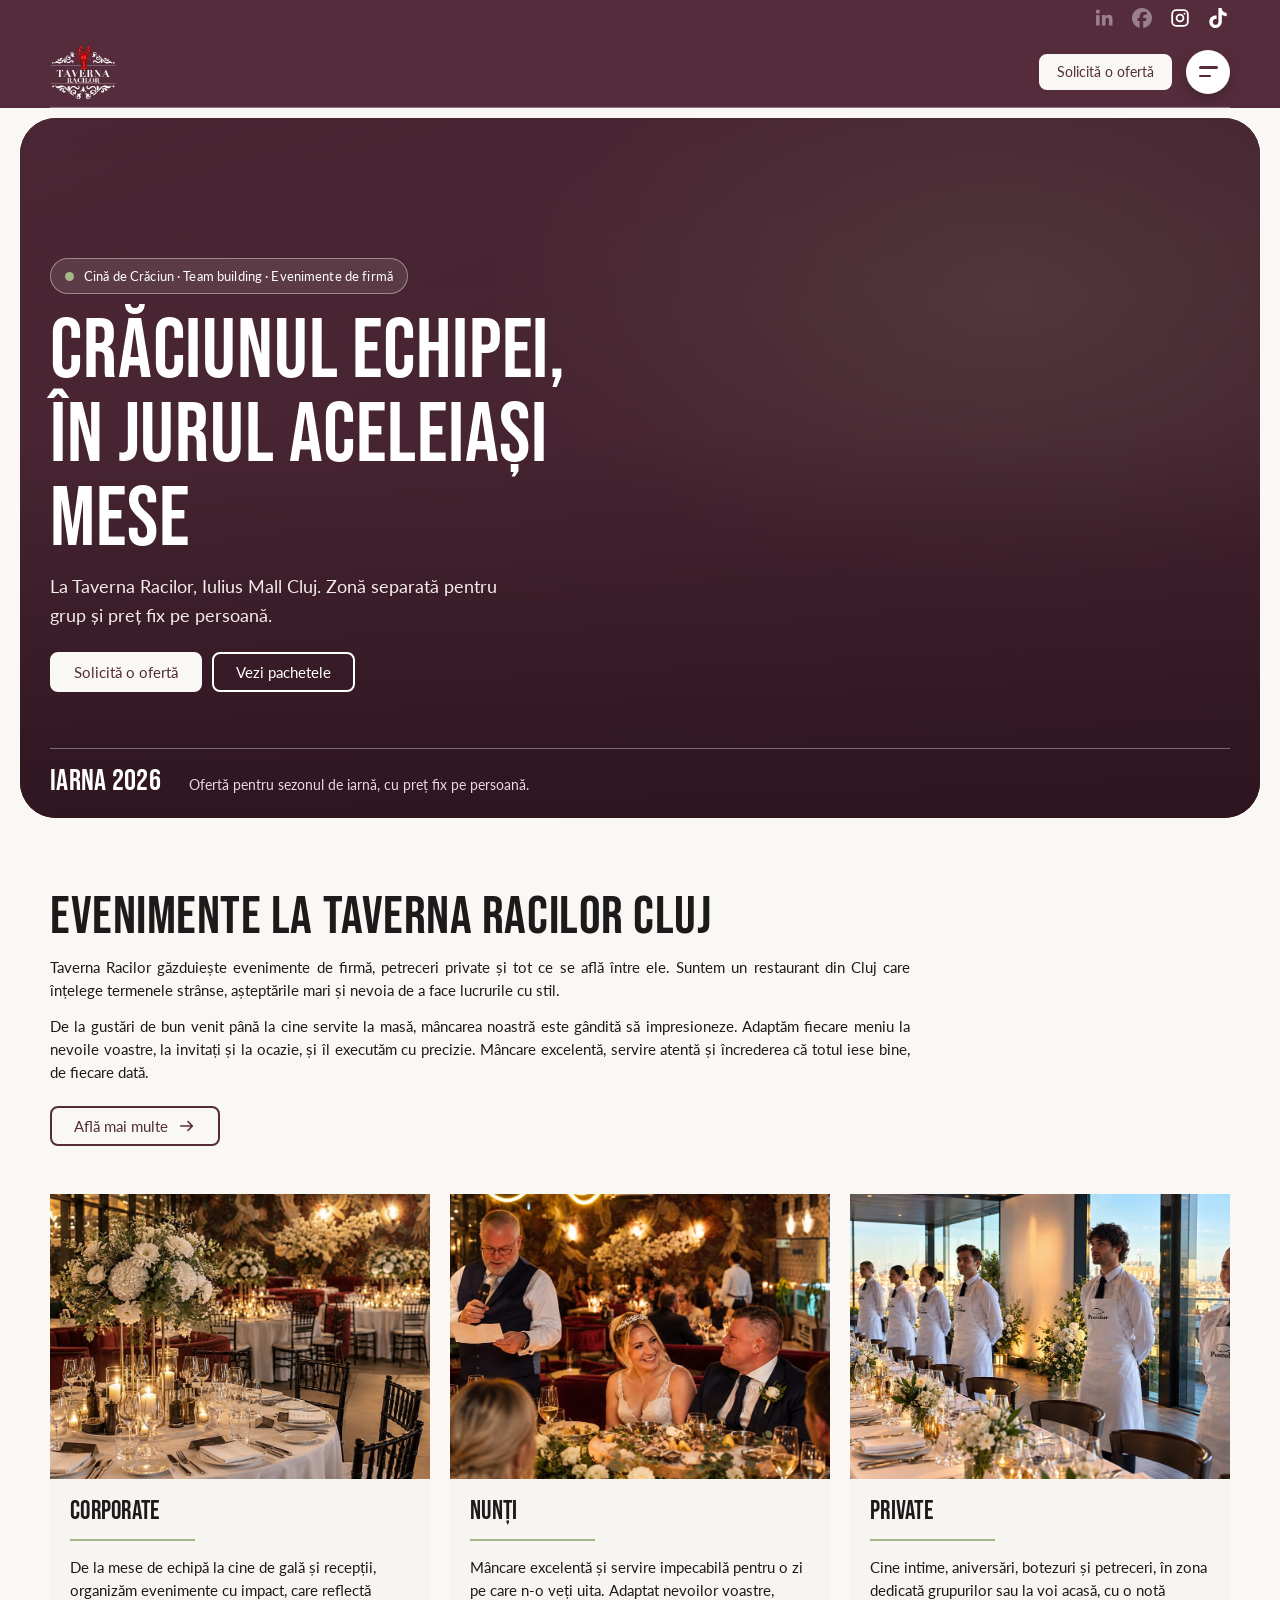
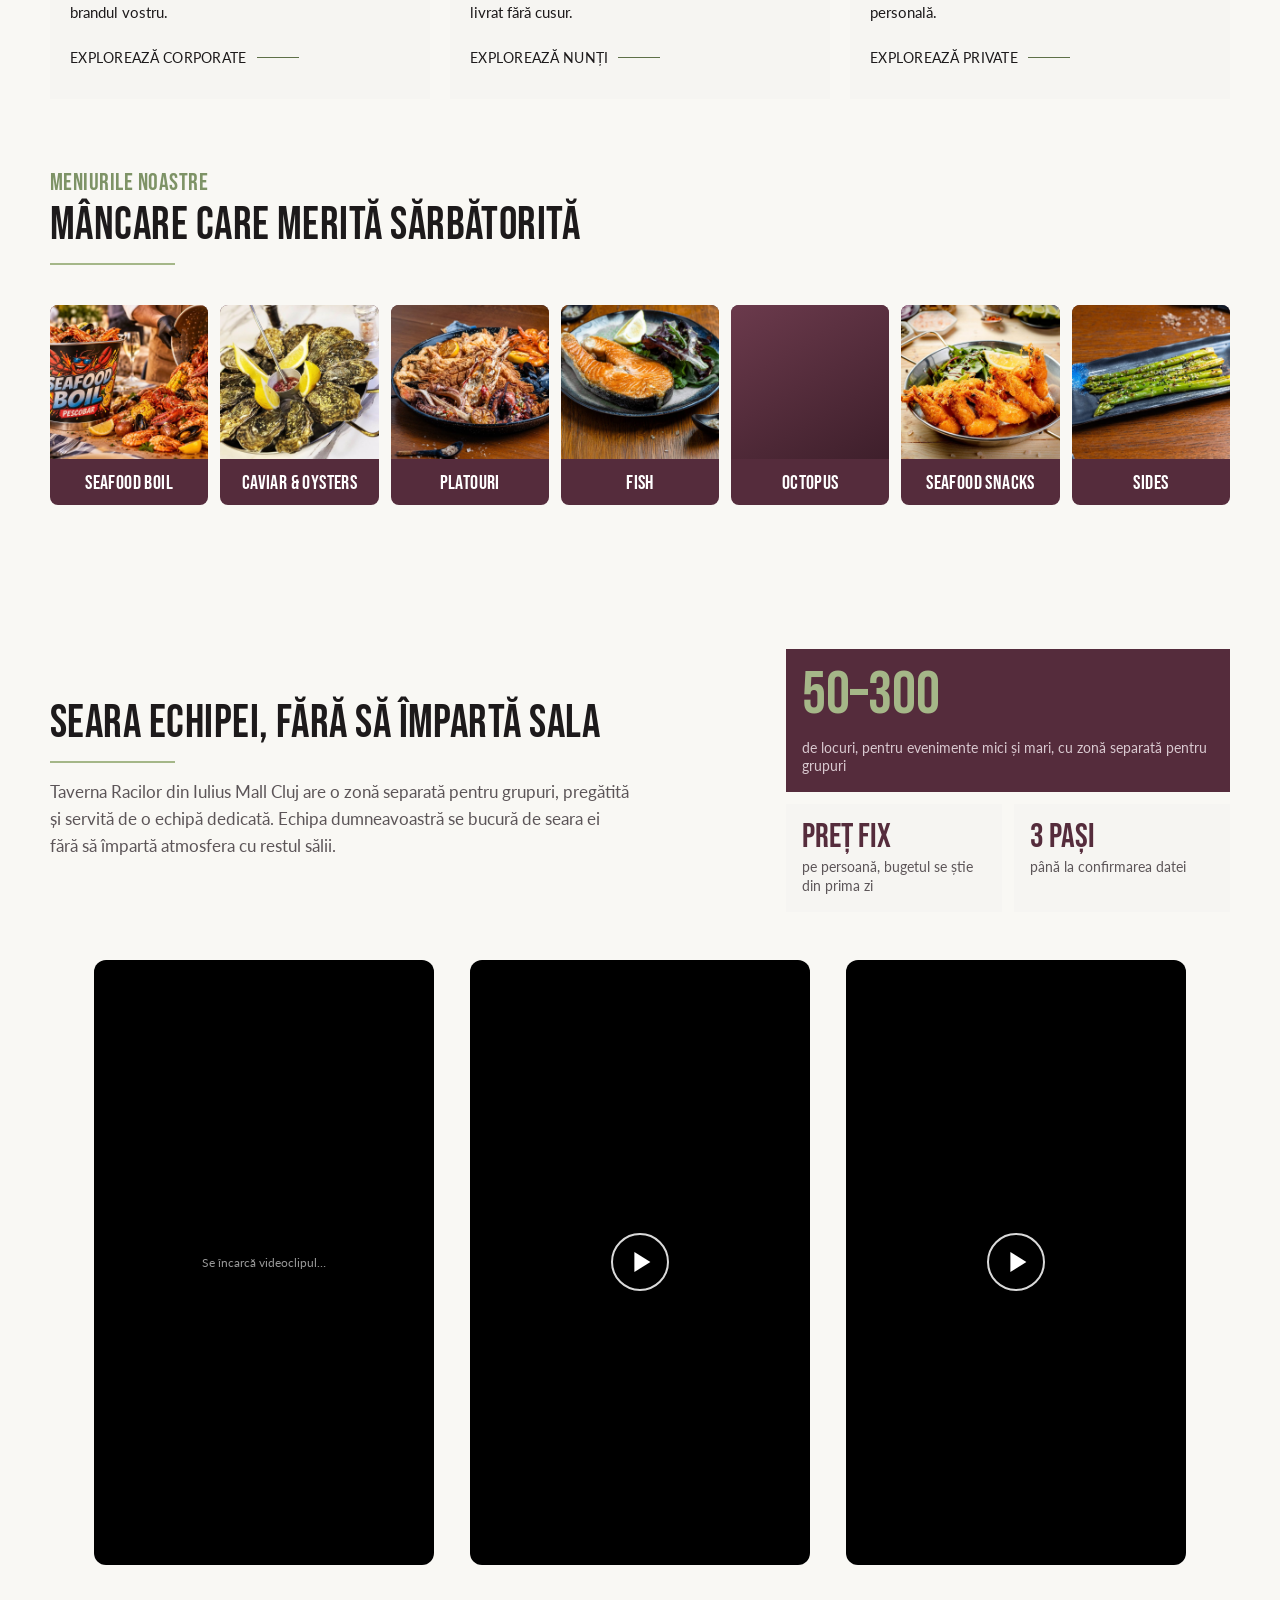
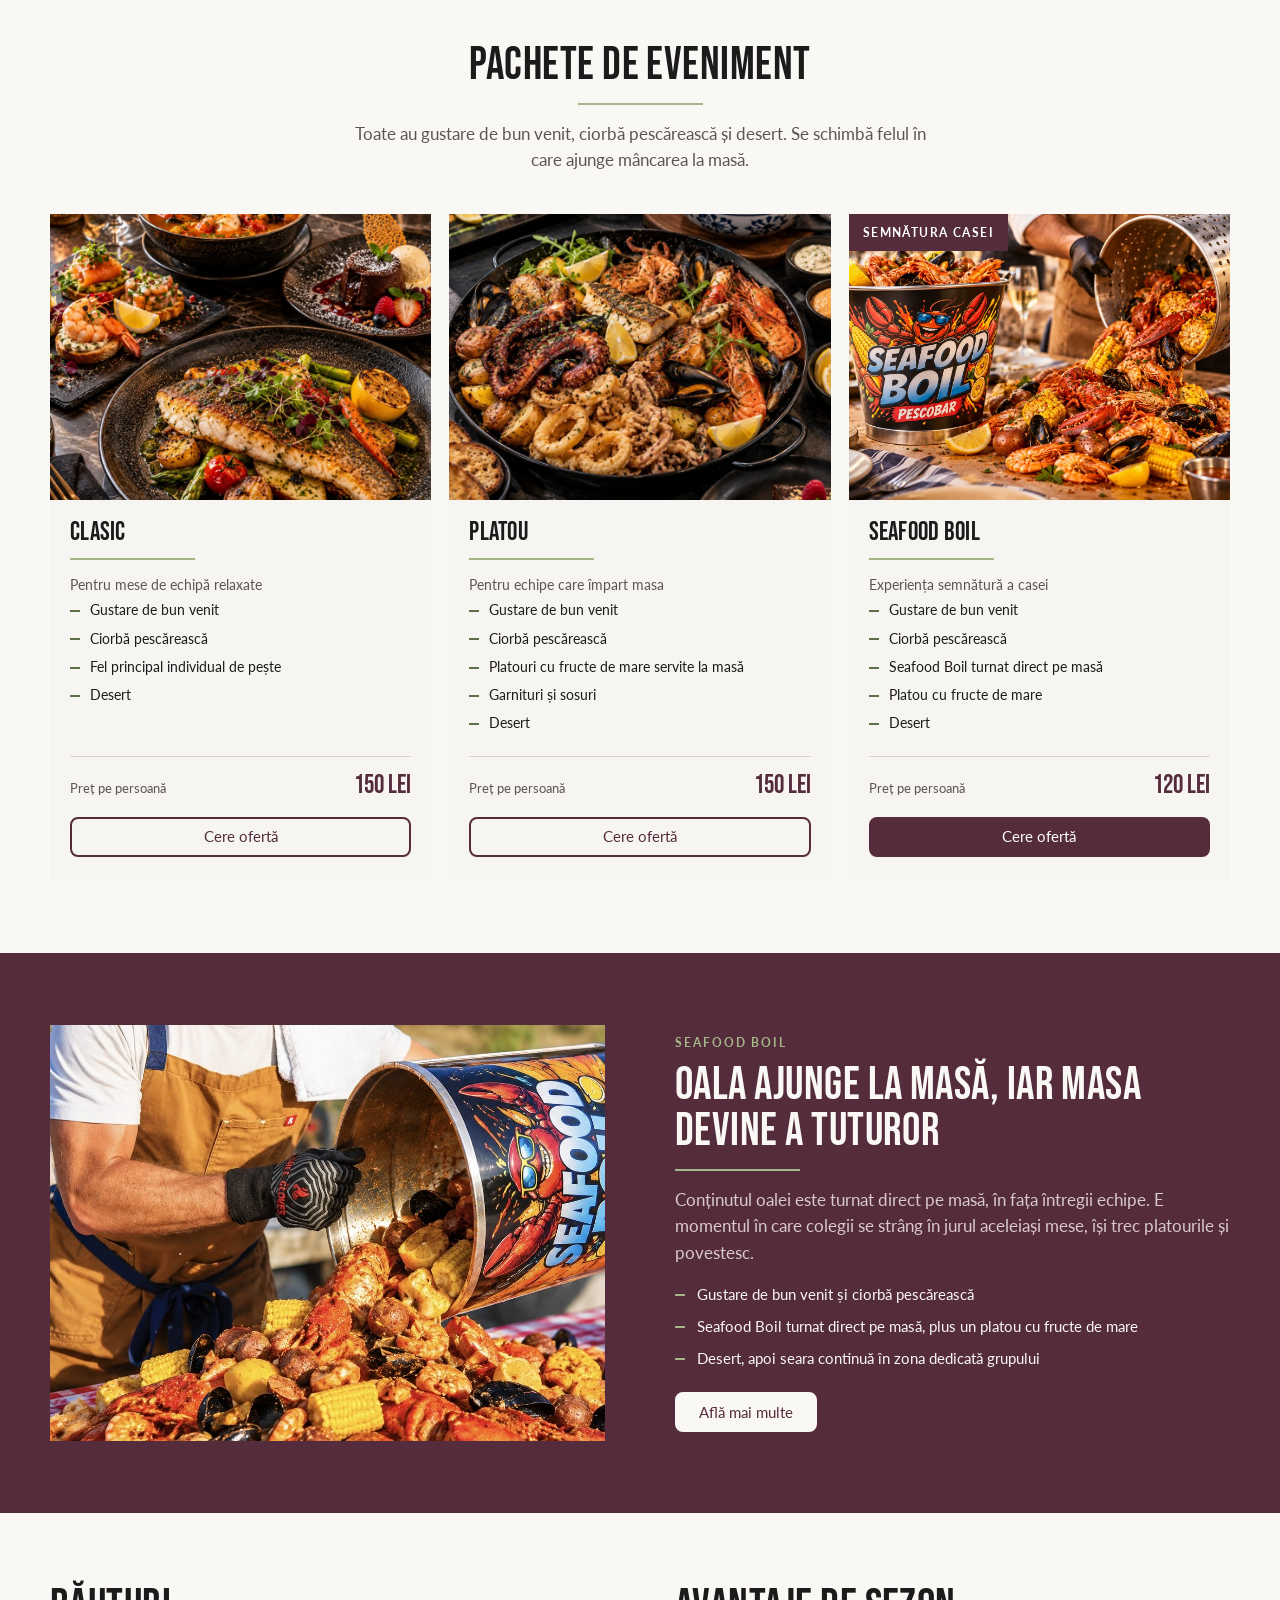
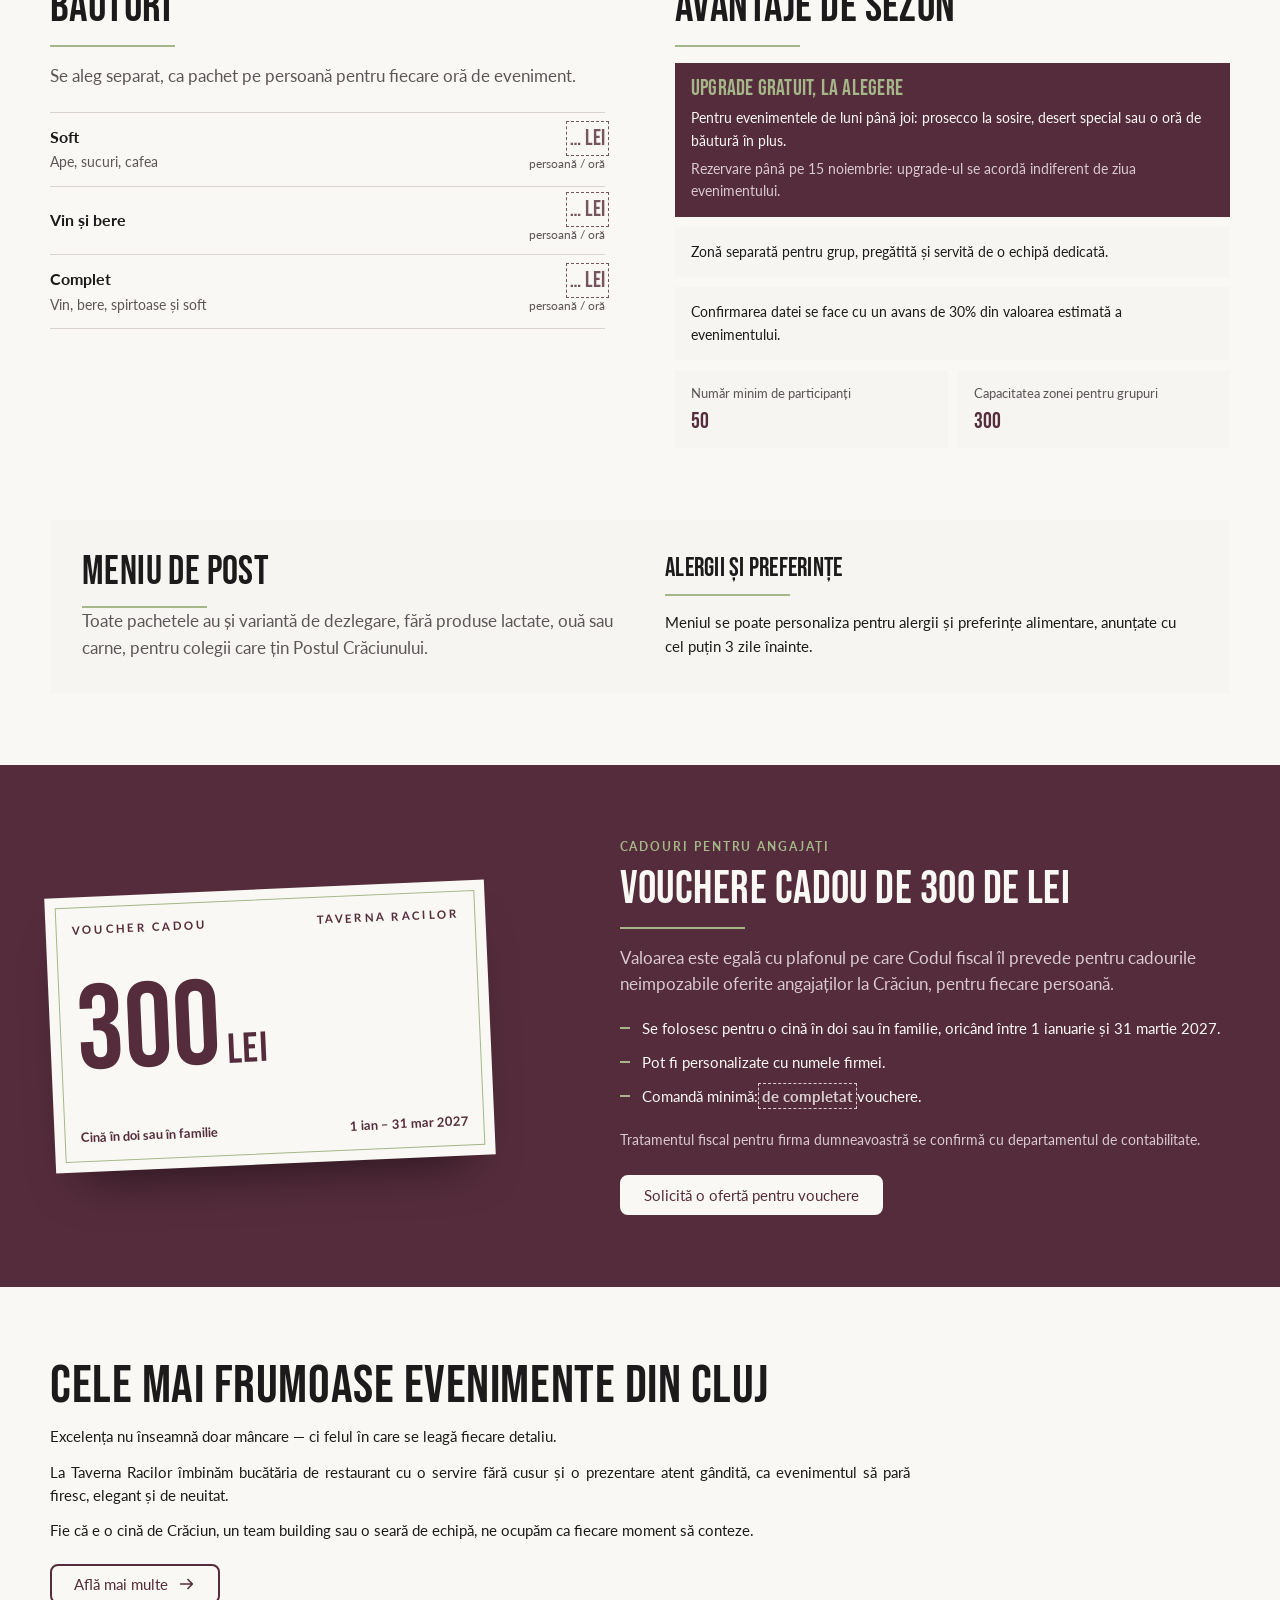
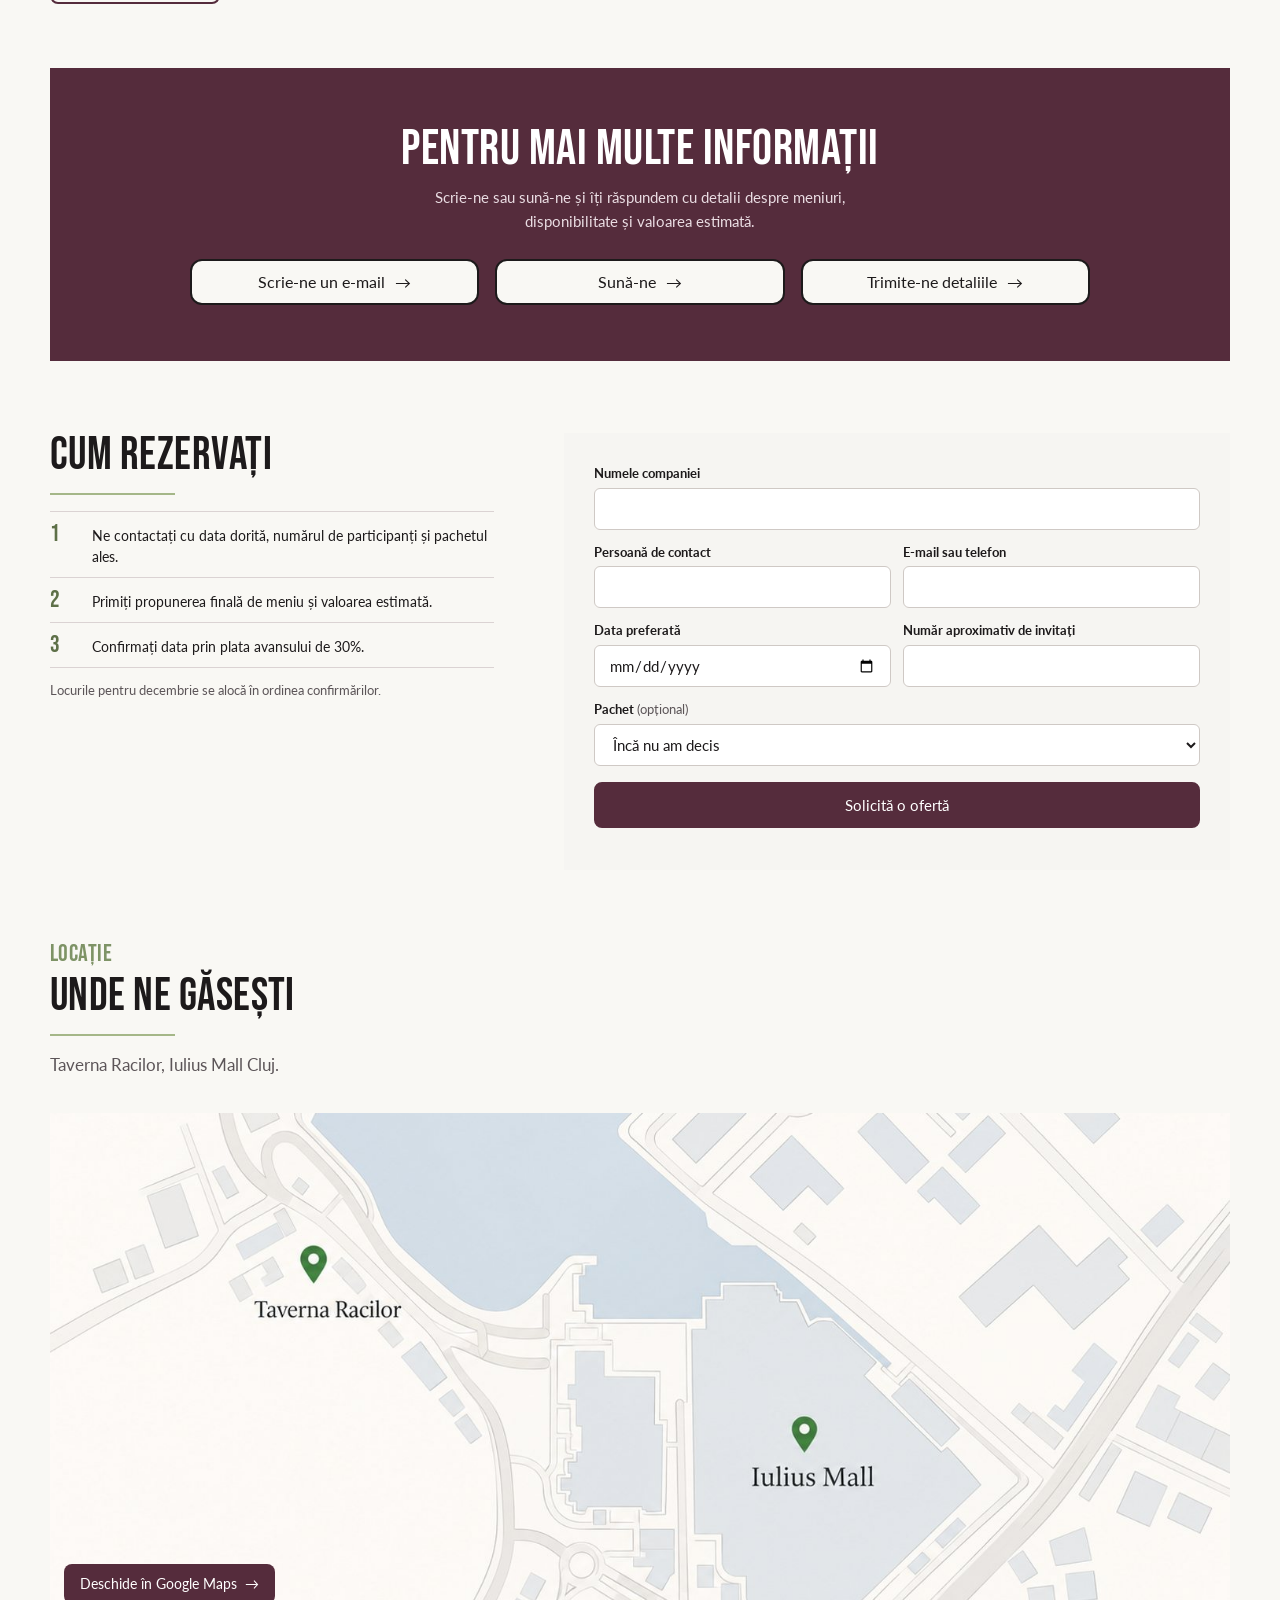
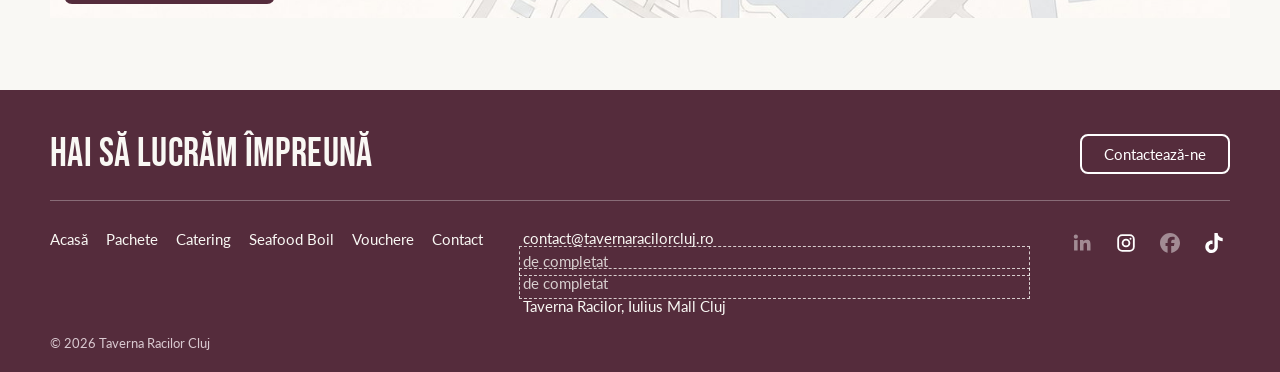
==== commit 9ecd65e3: "Set min guests 50 and group capacity 300; boil section single CTA Co-Authored-By: Claude Sonnet 5.5 " ====
--- a/index.html
+++ b/index.html
@@ -208,7 +208,7 @@
         <li>Seafood Boil turnat direct pe masă, plus un platou cu fructe de mare</li>
         <li>Desert, apoi seara continuă în zona dedicată grupului</li>
       </ul>
-      <div class="cta-row"><a class="btn btn-light" href="#form" data-pack="Seafood Boil">Solicită o ofertă</a><a class="btn btn-line" href="seafood-boil.html">Află mai multe</a></div>
+      <div class="cta-row"><a class="btn btn-light" href="seafood-boil.html">Află mai multe</a></div>
     </div>
   </div>
 </section>
--- a/assets/style.css
+++ b/assets/style.css
@@ -475,7 +475,7 @@
   .cards{display:flex;gap:12px;overflow-x:auto;scroll-snap-type:x mandatory;-webkit-overflow-scrolling:touch;padding:4px 16px 14px;scroll-padding-left:16px;scrollbar-width:none}
   .cards::-webkit-scrollbar{display:none}
   .cards .card{flex:0 0 74%;max-width:300px;scroll-snap-align:start}
-  .cards .card figure{aspect-ratio:16/10}
+  .cards .card figure{aspect-ratio:16/10}.cards .card figure img{object-position:50% 60%}
   .cards .cbody{padding:14px 14px 16px}
   .cards .cbody h3{font-size:20px}
   .cards .cbody .rule{margin:8px 0 10px!important;width:70px}
@@ -543,3 +543,6 @@
 .vsoon{display:grid;place-items:center}
 .vplay{width:58px;height:58px;border-radius:50%;border:2px solid rgba(255,255,255,.85);position:relative}
 .vplay::after{content:"";position:absolute;left:50%;top:50%;transform:translate(-35%,-50%);border-style:solid;border-width:10px 0 10px 16px;border-color:transparent transparent transparent #fff}
+
+.details small{margin-bottom:6px}
+.details strong{display:block}
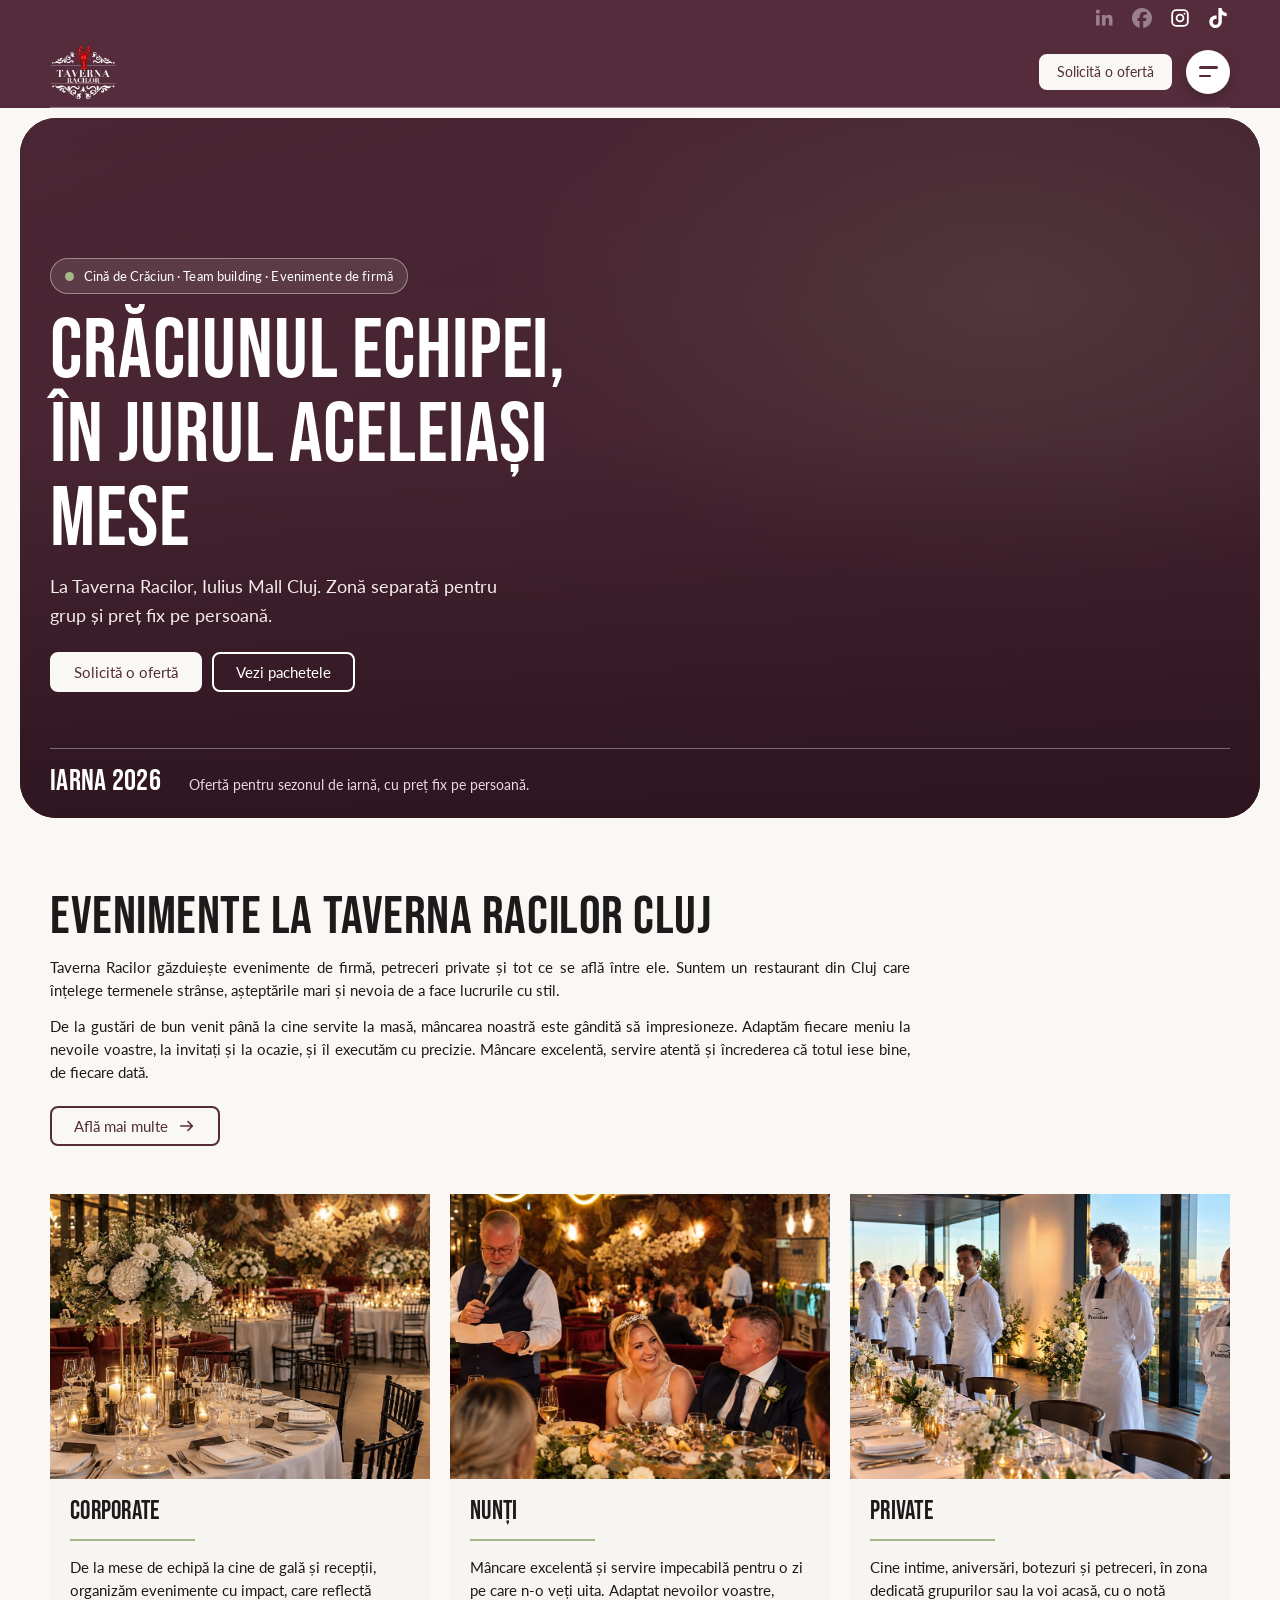
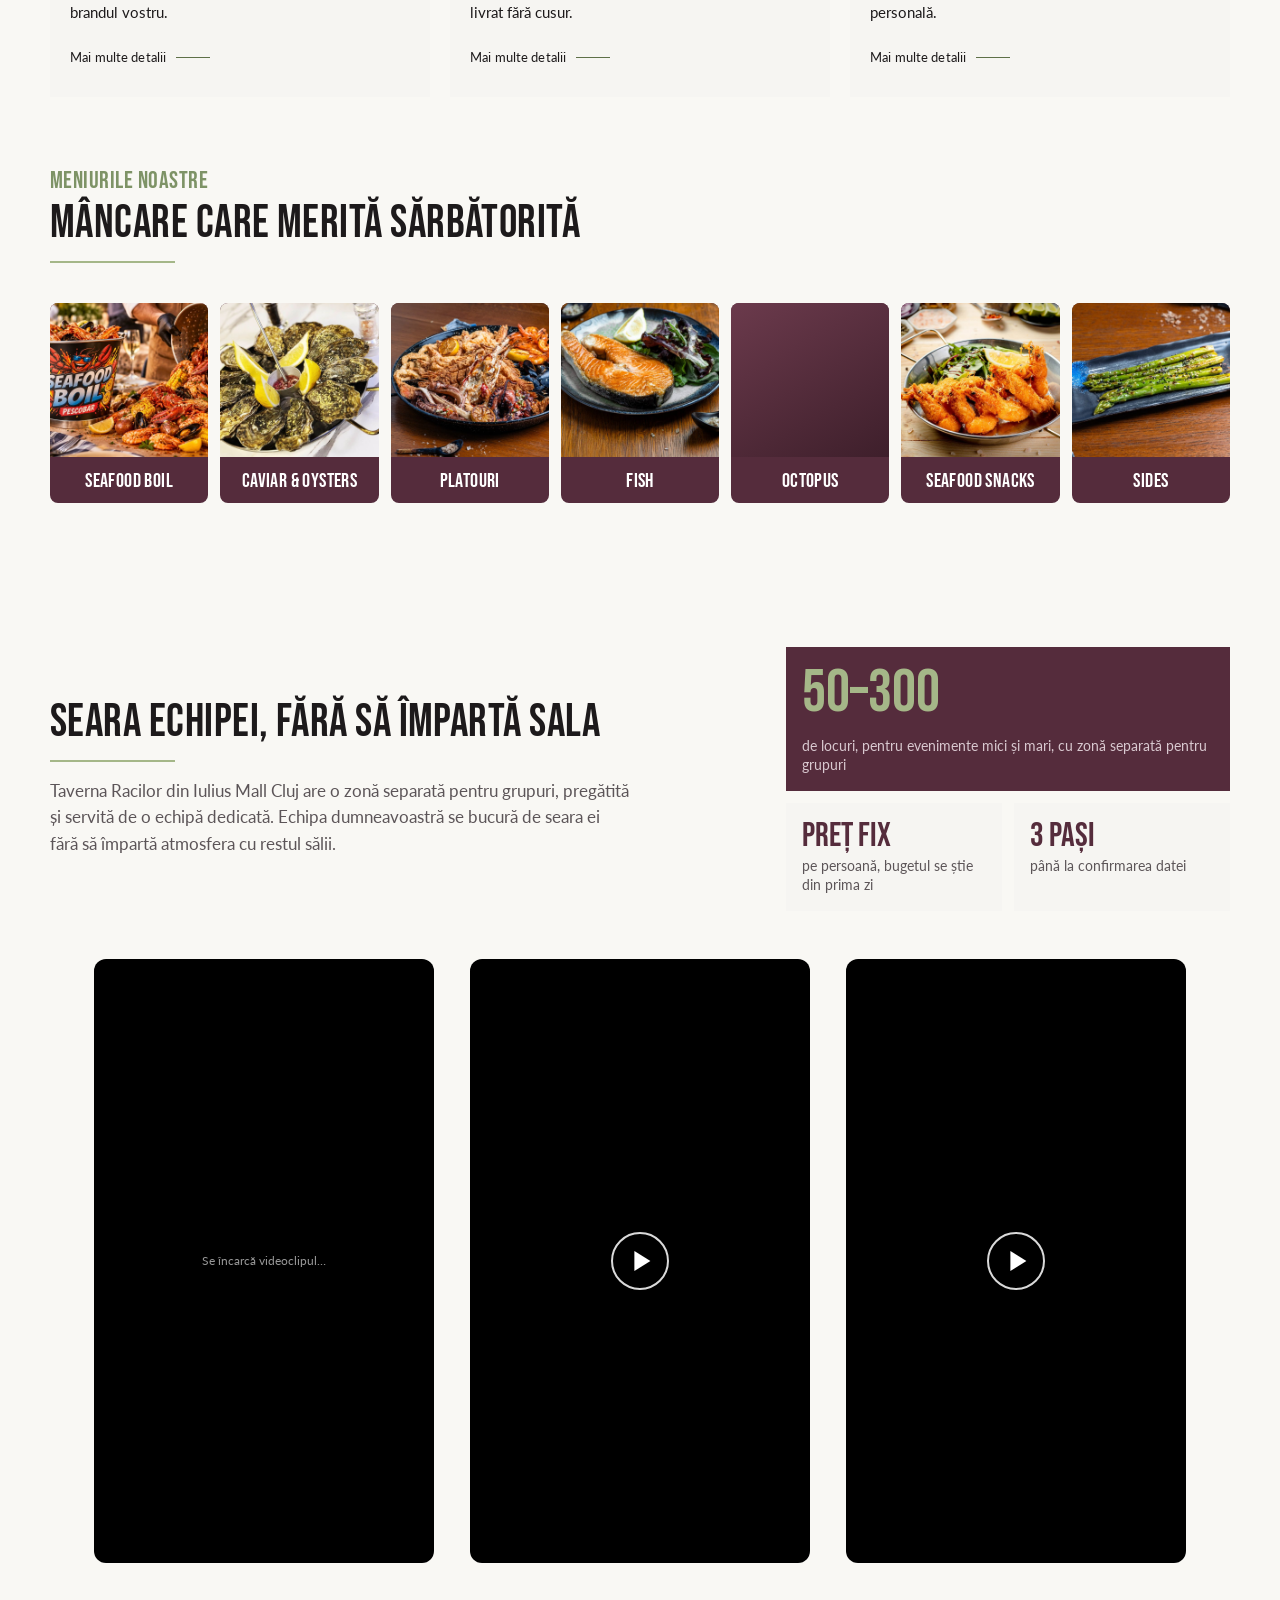
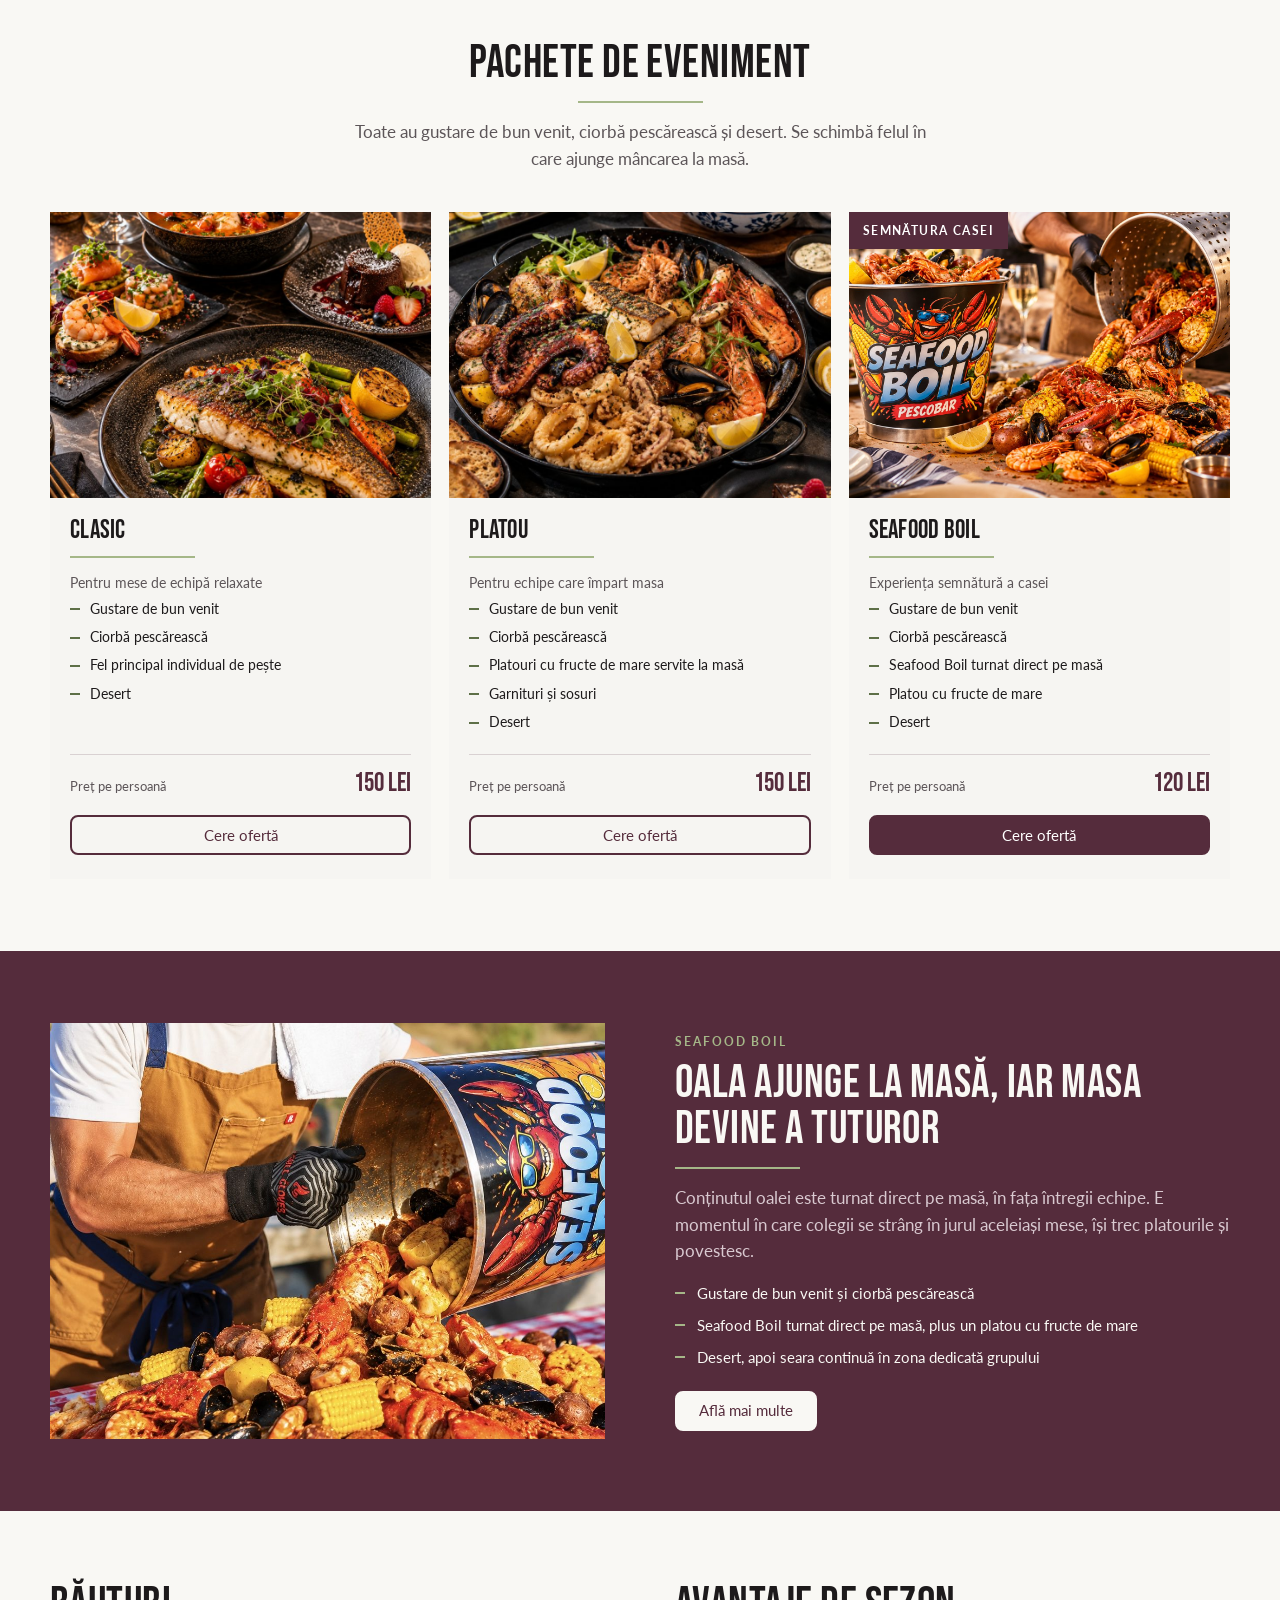
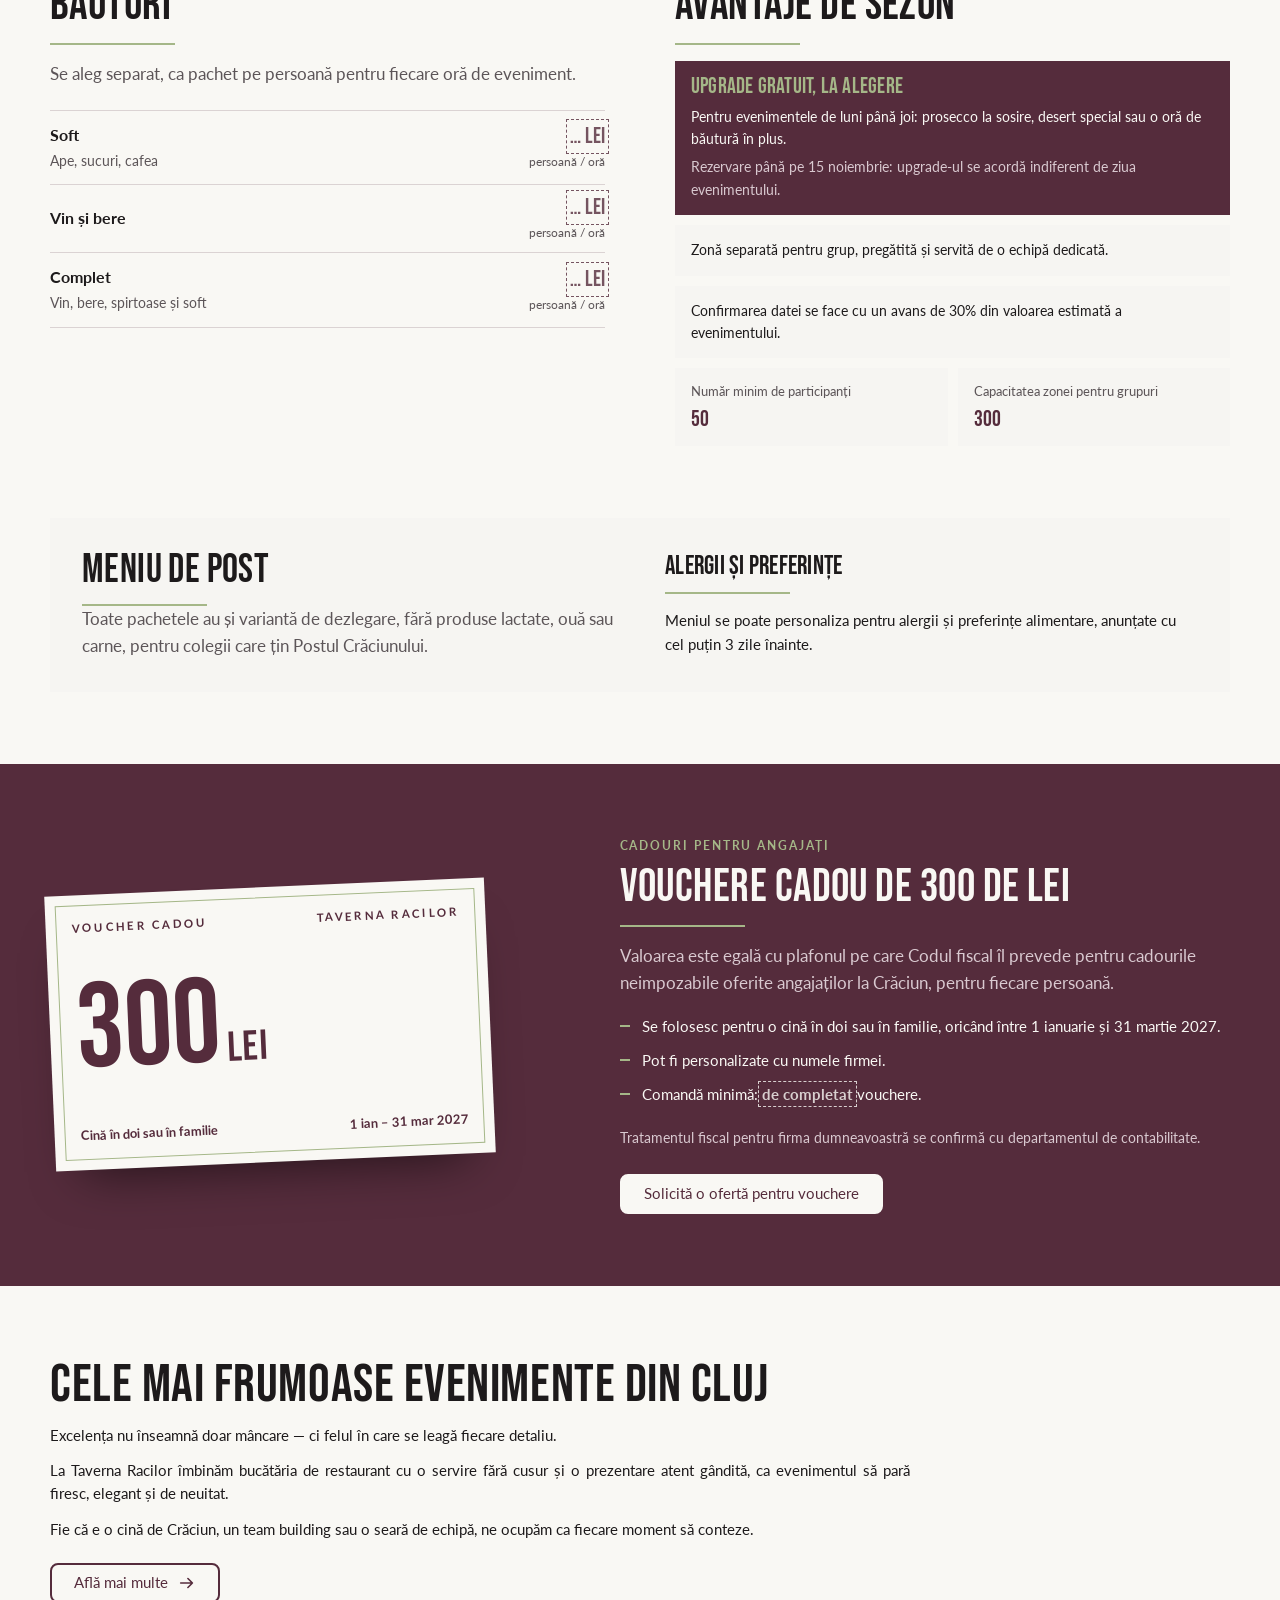
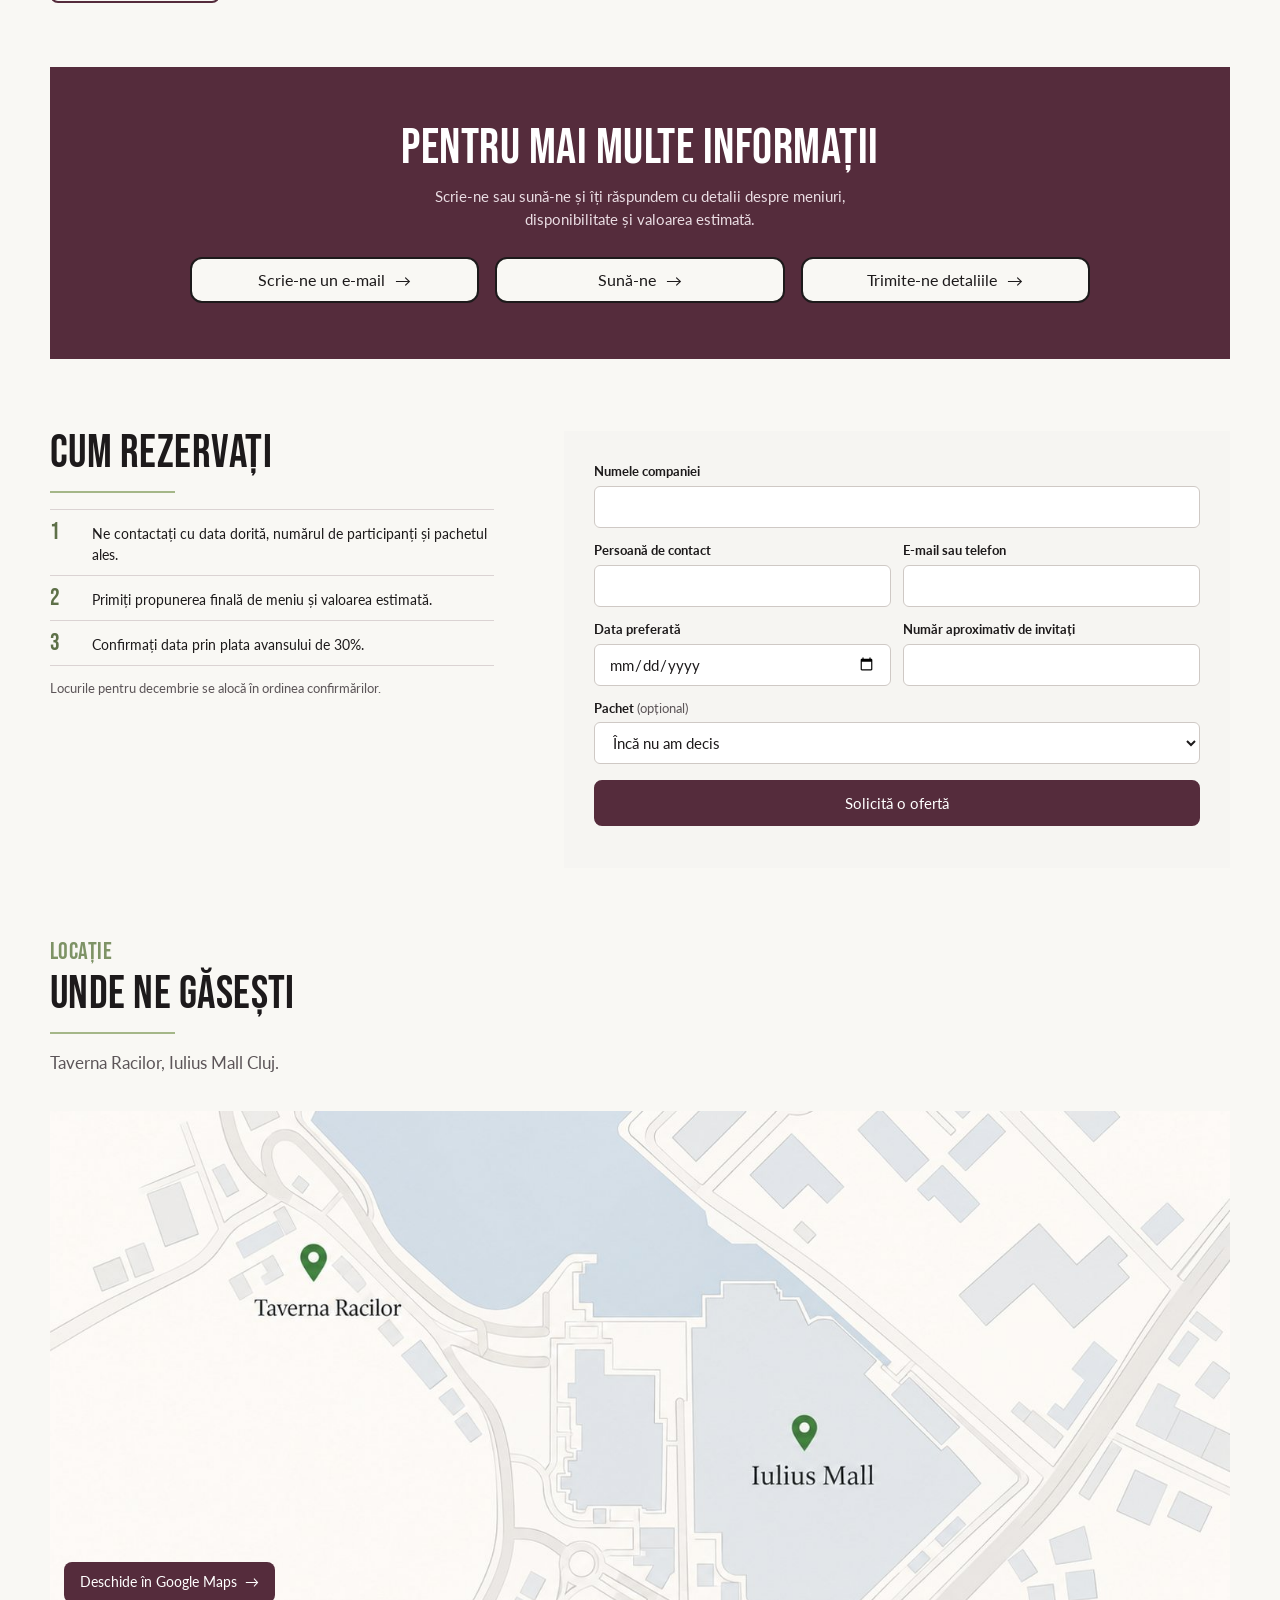
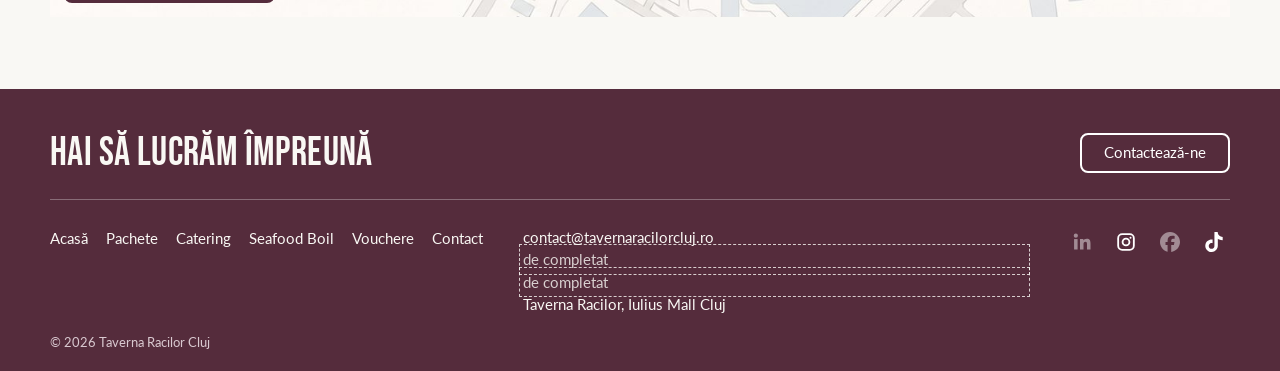
==== commit 60bdc1a5: "Event cards: 'Mai multe detalii' with smaller text Co-Authored-By: Claude Sonnet 5.5 <noreply@anthro" ====
--- a/index.html
+++ b/index.html
@@ -86,7 +86,7 @@
         <div class="cbody">
           <h3>Corporate</h3><span class="rule" style="margin:14px 0 16px"></span>
           <p>De la mese de echipă la cine de gală și recepții, organizăm evenimente cu impact, care reflectă brandul vostru.</p>
-          <a class="link" data-go="corporate" href="#form">Explorează Corporate</a>
+          <a class="link" data-go="corporate" href="#form">Mai multe detalii</a>
         </div>
       </article>
       <article class="ev rv">
@@ -94,7 +94,7 @@
         <div class="cbody">
           <h3>Nunți</h3><span class="rule" style="margin:14px 0 16px"></span>
           <p>Mâncare excelentă și servire impecabilă pentru o zi pe care n-o veți uita. Adaptat nevoilor voastre, livrat fără cusur.</p>
-          <a class="link" data-go="weddings" href="#form">Explorează Nunți</a>
+          <a class="link" data-go="weddings" href="#form">Mai multe detalii</a>
         </div>
       </article>
       <article class="ev rv">
@@ -102,7 +102,7 @@
         <div class="cbody">
           <h3>Private</h3><span class="rule" style="margin:14px 0 16px"></span>
           <p>Cine intime, aniversări, botezuri și petreceri, în zona dedicată grupurilor sau la voi acasă, cu o notă personală.</p>
-          <a class="link" data-go="private" href="#form">Explorează Private</a>
+          <a class="link" data-go="private" href="#form">Mai multe detalii</a>
         </div>
       </article>
     </div>
--- a/assets/style.css
+++ b/assets/style.css
@@ -546,3 +546,111 @@
 
 .details small{margin-bottom:6px}
 .details strong{display:block}
+
+/* seafood boil page: bold photo hero, lively band, white brush edges */
+:root{--hot:#C8472B}
+.bhero{position:relative;min-height:min(86svh,780px);display:flex;align-items:flex-end;color:#fff;background:var(--plum-d);overflow:hidden;isolation:isolate}
+.bhero>img{position:absolute;inset:0;width:100%;height:100%;object-fit:cover;object-position:60% 40%;z-index:-2}
+.bhero::after{content:"";position:absolute;inset:0;z-index:-1;background:linear-gradient(180deg,rgba(40,18,28,.45),rgba(40,18,28,.15) 40%,rgba(40,18,28,.85))}
+.bhero-in{padding:150px 0 clamp(80px,10vw,120px)}
+.bhero h1{font-size:clamp(64px,13vw,150px);line-height:.9;margin:14px 0 10px}
+.bhero .lead{color:#F4ECEF;max-width:44ch}
+.bprice{display:inline-flex;align-items:baseline;gap:12px;margin-top:18px;padding:10px 18px;background:var(--hot);border-radius:10px}
+.bprice b{font:400 clamp(32px,5vw,46px)/1 var(--head)}
+.bprice span{font-size:14px}
+.bwhite{background:var(--bg)}
+.brush.c-white{color:var(--bg)}
+.bhot{background:var(--hot);color:#fff}
+.bhot .kicker{color:#FFE2B8}
+.bhot h2{color:#fff}
+.brush.c-hot{color:var(--hot)}
+.bwhite+.bhot,.bhot+.bwhite{margin-top:0}
+.incl{display:grid;gap:12px;margin-top:clamp(22px,4vw,40px)}
+@media(min-width:760px){.incl{grid-template-columns:repeat(3,1fr)}}
+@media(min-width:1100px){.incl{grid-template-columns:repeat(5,1fr)}}
+.inc{background:rgba(255,255,255,.12);border:1px solid rgba(255,255,255,.35);padding:18px 18px 22px;border-radius:10px}
+.inc span{font:400 30px/1 var(--head);color:#FFE2B8}
+.inc h3{font-size:24px;margin:6px 0 4px;color:#fff}
+.inc p{font-size:14px;line-height:1.5;color:#FFF3E6}
+.bhot{padding-bottom:clamp(60px,8vw,96px)}
+.bwhite .widefig{aspect-ratio:4/3}
+@media(min-width:900px){.bwhite .widefig{aspect-ratio:21/9}}
+@media(max-width:760px){.bhero h1{font-size:64px}.bhero-in{padding-top:120px}.inc h3{font-size:21px}}
+
+.iconband{margin-top:clamp(28px,4vw,48px);color:#FFE2B8;opacity:.9;height:70px;overflow:hidden}
+.iconband svg{width:100%;height:100%}
+.boil-two{position:relative}
+.stamp{position:absolute;width:clamp(90px,11vw,130px);color:var(--hot);right:clamp(8px,2vw,20px);top:-20px;z-index:3;transform:rotate(-10deg);background:var(--bg);border-radius:50%}
+@media(max-width:899px){.stamp{right:6px;top:auto;bottom:-30px}}
+
+/* ===== Seafood Boil page: bucket colours (black, orange-red, yellow, navy) ===== */
+.bp{--paper:#F5ECD9;--sand:#EFE2C6;--bo:#E2512B;--br:#A5281B;--by:#F2B33D;--bn:#1B3A66;--bk:#14110F}
+.bp-paper{background:var(--paper)}.bp-sand{background:var(--sand)}.bp-orange{background:var(--bo);color:#fff}
+.brush.c-paper{color:var(--paper)}.brush.c-sand{color:var(--sand)}.brush.c-orange{color:var(--bo)}
+.bp .btn{border-radius:10px;font-family:"Fredoka",var(--sans);font-weight:600;letter-spacing:.06em;text-transform:uppercase;font-size:14px}
+.btn-yel{background:#F2B33D;color:#1B3A66;border-color:#F2B33D}
+.btn-yel:hover{background:#FFC857;border-color:#FFC857}
+.btn-navy{background:#1B3A66;color:#fff;border-color:#1B3A66}.btn-navy:hover{background:#14294a}
+.bhero .pill::before{background:#F2B33D}
+.bhero h1{font-family:"Fredoka",var(--head);font-weight:700;text-transform:uppercase;line-height:.95;letter-spacing:0}
+.bp-center{text-align:center;display:grid;justify-items:center;gap:16px}
+.roundstamp{width:clamp(110px,14vw,150px)}
+.bp-h{font-family:"Fredoka",var(--head);font-weight:700;text-transform:uppercase;line-height:1.02;font-size:clamp(30px,6vw,60px);letter-spacing:0}
+.bp-h span{display:block}.bp-h .o{color:var(--bo)}.bp-h .r{color:var(--br)}
+.bp-p{max-width:60ch;font-size:15px;line-height:1.65;color:#2B2724}
+.bp-p.w{color:#FFF3E6}
+.bp-k{font:600 13px/1 "Fredoka",var(--sans);letter-spacing:.16em;text-transform:uppercase;color:var(--br)}
+.bp-h2{font-family:"Fredoka",var(--head);font-weight:700;text-transform:uppercase;font-size:clamp(26px,4.6vw,44px);line-height:1.05;color:var(--bn);letter-spacing:0}
+.bp-h2.w{color:#fff}
+.bp-script{font-family:"Fredoka",var(--head);font-weight:700;font-style:italic;font-size:clamp(28px,5vw,46px);color:var(--bn);text-transform:none;letter-spacing:0}
+.polaroid{position:relative;margin:clamp(30px,5vw,50px) auto 0;background:#fff;padding:12px 12px 36px;max-width:min(88%,460px);box-shadow:0 18px 30px -14px rgba(0,0,0,.4)}
+.polaroid img{width:100%;display:block;aspect-ratio:4/3;object-fit:cover}
+.polaroid .tape{position:absolute;width:90px;height:34px;background:rgba(242,179,61,.55);top:-14px;left:-20px;transform:rotate(-38deg)}
+.pl-a{transform:rotate(-3deg)}
+.pl-b{transform:rotate(-4deg)}.pl-b img{aspect-ratio:3/4}
+.pl-c{transform:rotate(3deg)}
+.pls{display:grid;gap:0;margin-top:10px}
+@media(min-width:760px){.pls{grid-template-columns:1fr 1fr;gap:30px;align-items:center}.pl-b,.pl-c{margin-top:30px}}
+.incard{max-width:640px;margin:0 auto;padding:clamp(24px,4vw,40px);border:3px solid #F2B33D;border-radius:26px;background:rgba(255,255,255,.35)}
+.inlist{display:grid;gap:8px;margin:14px 0 18px}
+.inlist li{font-family:"Fredoka",var(--sans);font-weight:600;text-transform:uppercase;letter-spacing:.04em;color:var(--bn);font-size:clamp(15px,2.2vw,18px)}
+.inprice{display:flex;align-items:baseline;gap:10px;padding:14px 0;border-top:2px dashed rgba(27,58,102,.3);border-bottom:2px dashed rgba(27,58,102,.3)}
+.inprice b{font:700 clamp(34px,5vw,48px)/1 "Fredoka",var(--head);color:var(--bo)}
+.inprice span{font-size:14px;color:#2B2724}
+.innote{margin-top:14px;font-size:14px;line-height:1.55;color:#2B2724}
+.steps3{display:grid;gap:26px;margin:clamp(22px,4vw,36px) 0;counter-reset:s}
+@media(min-width:860px){.steps3{grid-template-columns:repeat(3,1fr)}}
+.steps3 li{text-align:center;display:grid;justify-items:center;gap:6px;position:relative}
+.steps3 b{width:78px;height:78px;border-radius:50%;background:var(--bo);color:#fff;display:grid;place-items:center;font:700 38px/1 "Fredoka",sans-serif;box-shadow:inset 0 0 0 5px rgba(255,255,255,.25)}
+.steps3 h3{font:600 20px/1.2 "Fredoka",sans-serif;color:var(--bn);text-transform:uppercase;letter-spacing:.04em}
+.steps3 p{font-size:14px;color:#2B2724;max-width:30ch}
+.steps3 li:not(:last-child)::after{content:"";width:8px;height:8px;border-radius:50%;background:#F2B33D;box-shadow:0 14px 0 #F2B33D,0 28px 0 #F2B33D;margin:6px 0 34px}
+@media(min-width:860px){.steps3 li:not(:last-child)::after{display:none}}
+.bp-orange{padding-bottom:clamp(50px,8vw,80px)}
+.bp-orange .iconband{color:#FFD08A}
+.bp .perk{background:#fff;border:2px solid rgba(27,58,102,.15);border-radius:14px}
+.bp .ready{background:#1B3A66}
+.totop{position:fixed;right:14px;bottom:80px;z-index:55;width:44px;height:52px;border-radius:12px;background:#F2B33D;color:#1B3A66;display:grid;place-items:center;box-shadow:0 8px 20px -8px rgba(0,0,0,.5)}
+.totop svg{width:22px;height:22px}
+@media(min-width:900px){.totop{bottom:24px}}
+.polaroid img{height:auto}
+.bp-script{font-style:normal}
+
+/* booking form (Delmarva-style) */
+.bk-wrap{max-width:640px}
+.bk-h{font-family:"Fredoka",var(--head);font-weight:700;text-transform:uppercase;color:var(--bo,#E2512B);font-size:clamp(40px,8vw,72px);line-height:1;letter-spacing:0}
+.bk-sub{font-size:clamp(17px,2.4vw,22px);font-weight:700;margin:8px 0 22px;color:#14110F}
+.bk-form{display:grid;gap:6px}
+.bk-form label{font:700 15px/1.3 var(--sans);color:#14110F;margin:10px 0 2px}
+.bk-form label i{font-style:normal}
+.bk-form label em{font-weight:400;font-style:normal;color:var(--muted)}
+.bk-form input,.bk-form textarea{width:100%;min-height:48px;padding:10px 14px;border:2px solid #14110F;border-radius:12px;background:#fff;font:400 16px var(--sans);color:var(--text)}
+.bk-form textarea{resize:vertical}
+.bk-form input:focus,.bk-form textarea:focus{outline:none;border-color:#1B3A66;box-shadow:0 0 0 4px rgba(242,179,61,.5)}
+.bk-form .btn{margin-top:18px;min-height:52px;width:100%}
+.bk-form .status{color:#1B3A66}
+
+/* butoane card eveniment: text mai mic, mai natural */
+.ev .link{font-size:13px;text-transform:none;letter-spacing:.01em;gap:10px}
+.ev .link::after{width:34px}
+@media(max-width:600px){.ev .link{font-size:12px}.ev .link::after{width:28px}}
